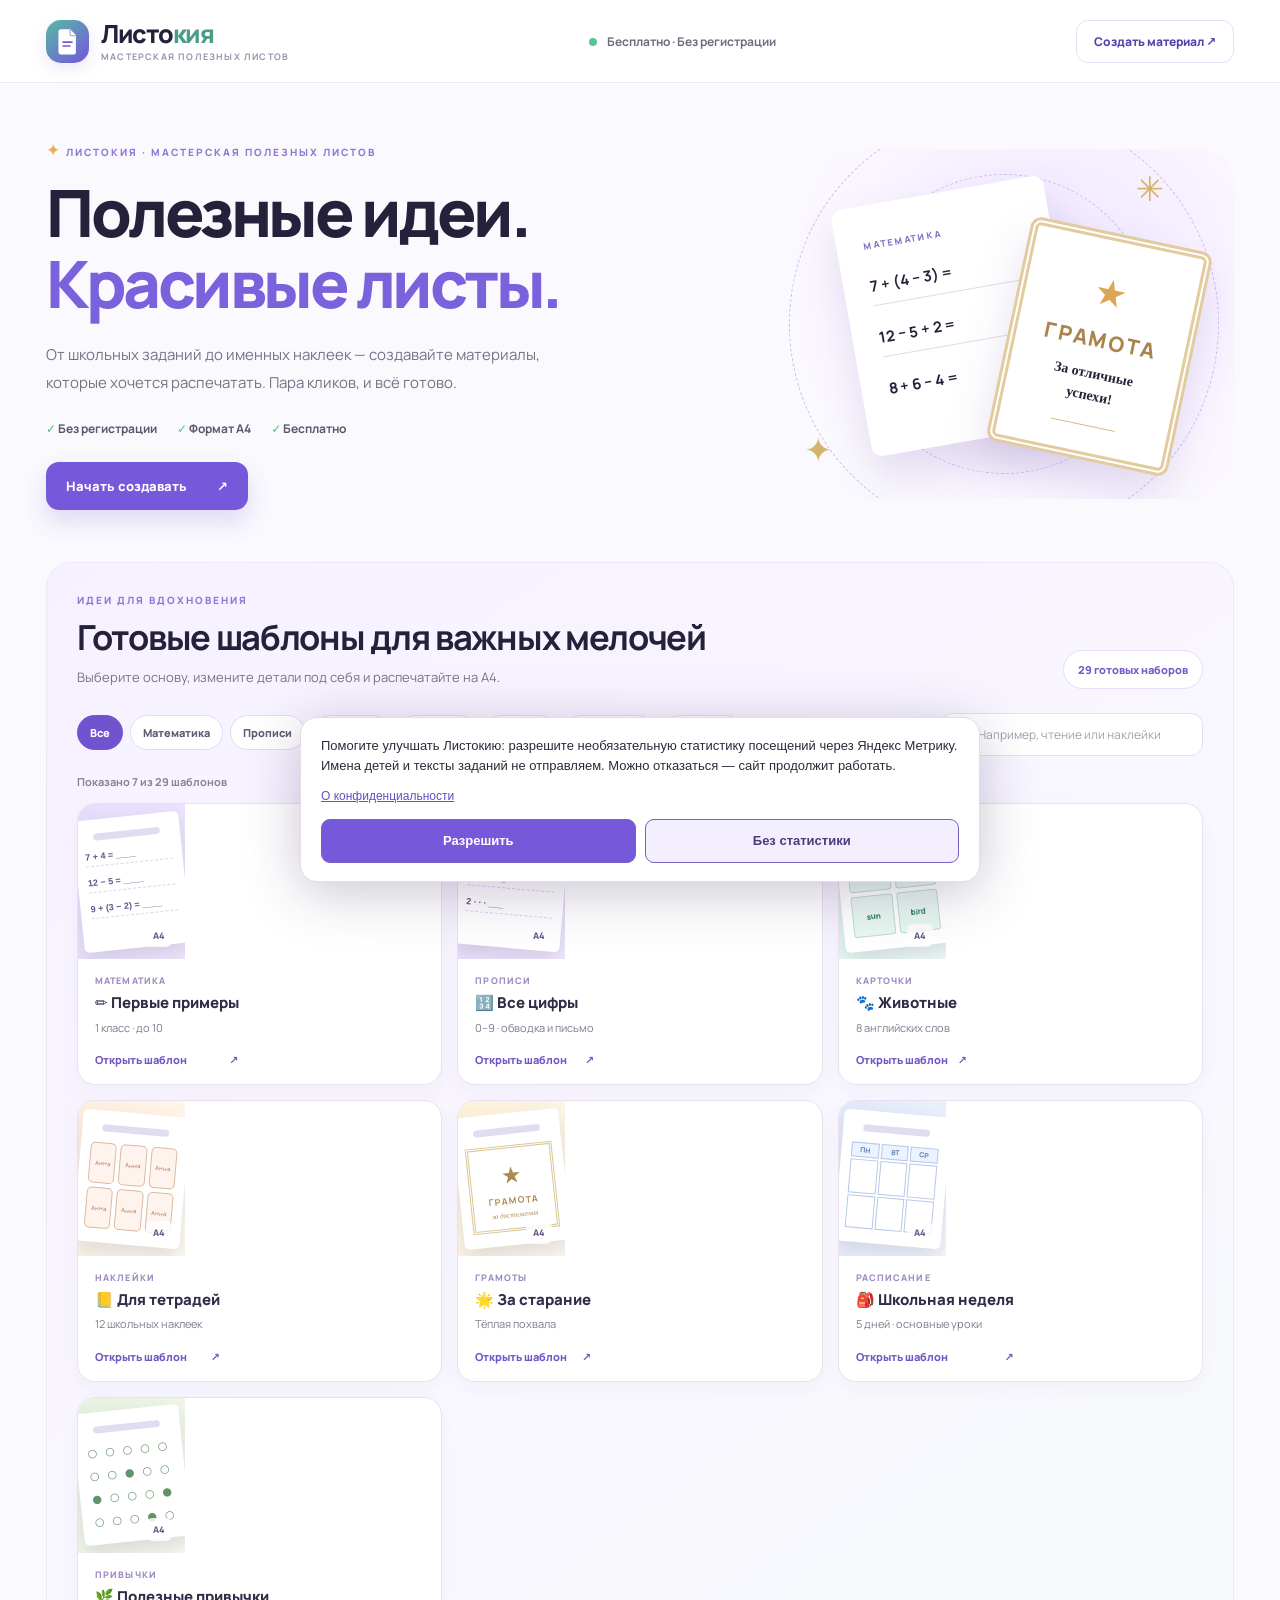
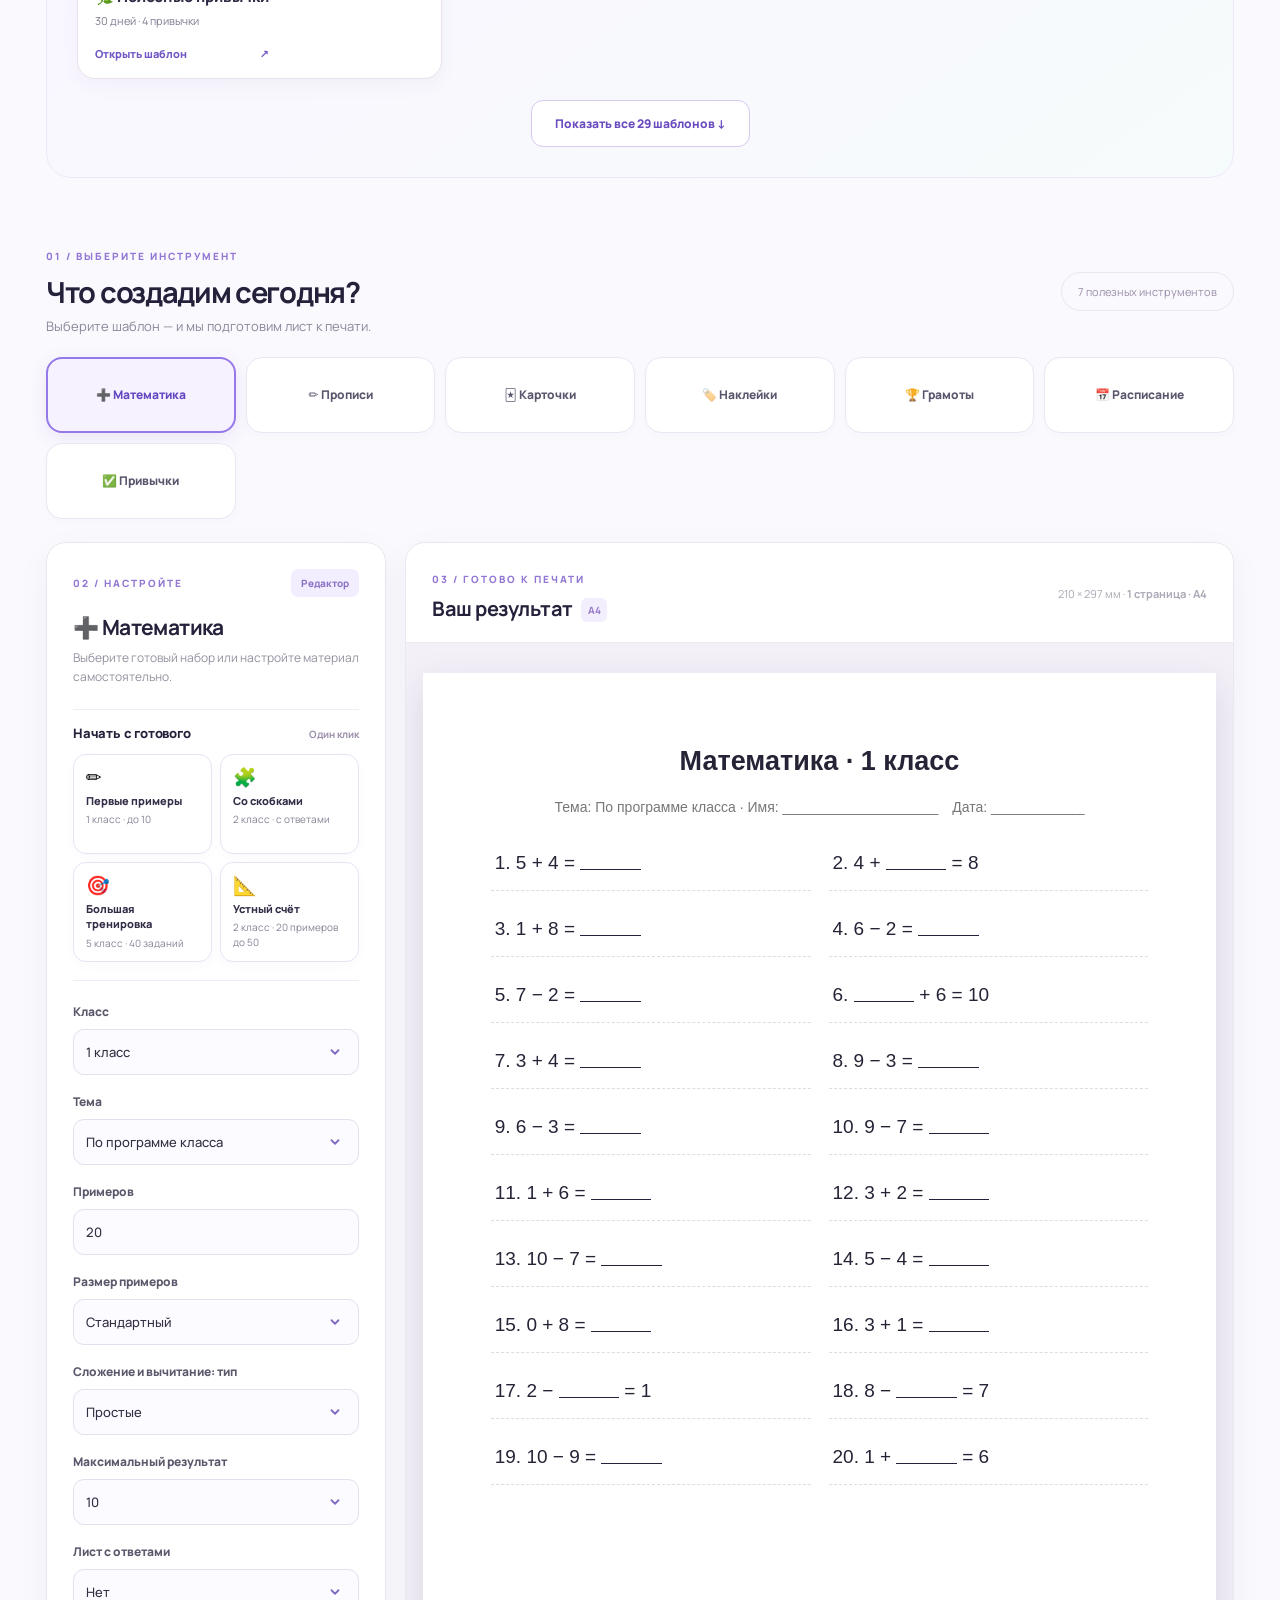
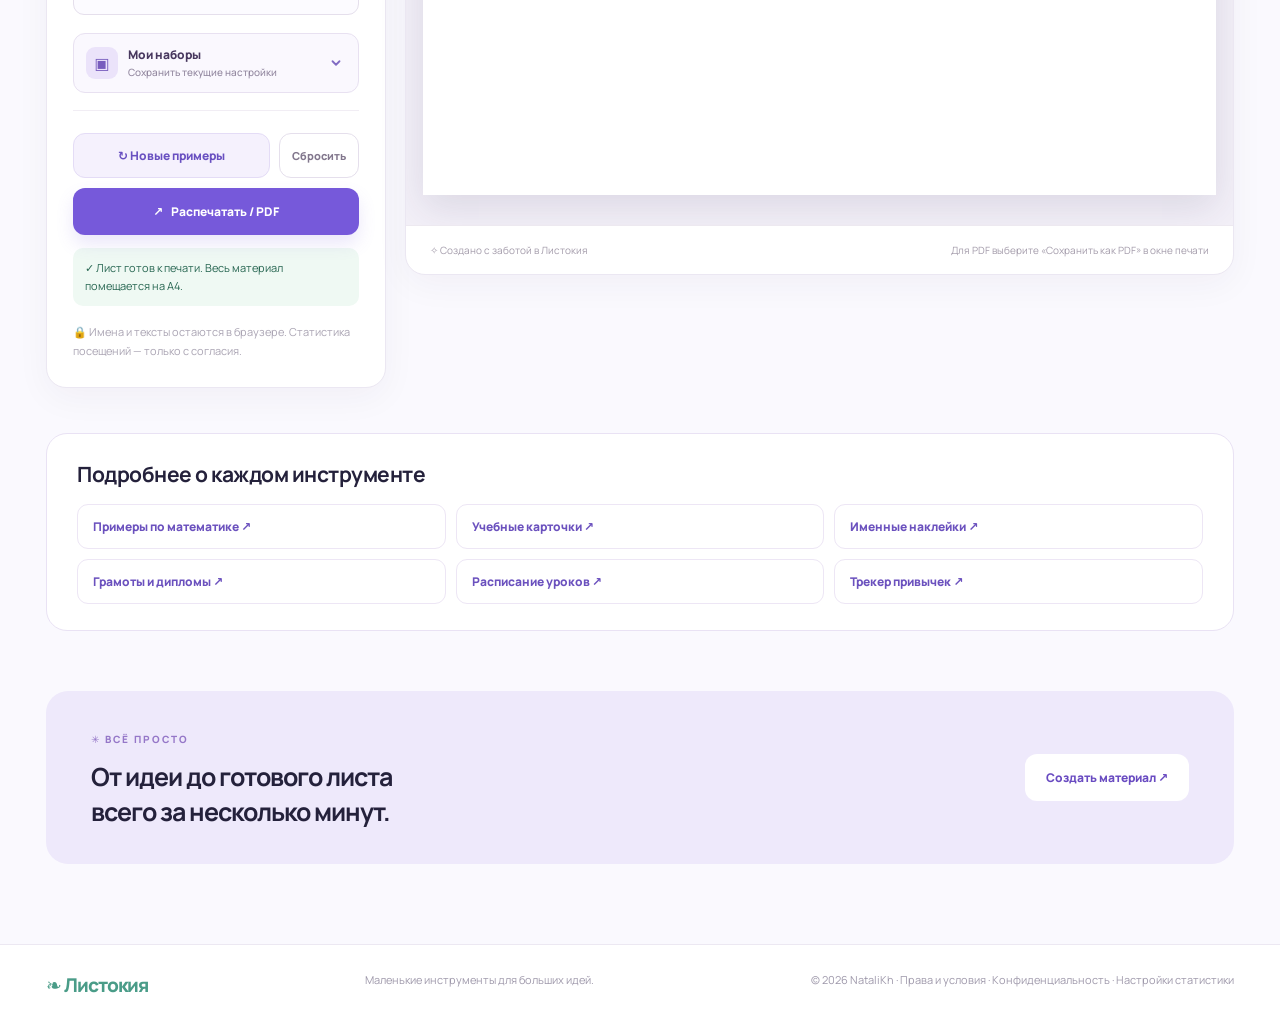
==== index.html @ 6a26bab8 "feat: introduce first Russian cursive letter tracing sheets" ====
<!doctype html>
<html lang="ru">
<head>
<meta charset="utf-8"><meta name="viewport" content="width=device-width,initial-scale=1">
<meta name="theme-color" content="#f8f7fd">
<title>Листокия — красивые материалы для печати А4 бесплатно</title>
<link rel="canonical" href="https://listokia.ru/">
<link rel="icon" type="image/svg+xml" href="./favicon.svg">
<meta property="og:type" content="website"><meta property="og:locale" content="ru_RU">
<meta property="og:site_name" content="Листокия">
<meta property="og:title" content="Листокия — красивые материалы для печати А4">
<meta property="og:description" content="Задания, карточки, наклейки, грамоты и расписания — создавайте и печатайте бесплатно.">
<meta property="og:url" content="https://listokia.ru/">
<meta property="og:image" content="https://listokia.ru/previews/math-brackets.jpg">
<meta name="description" content="Листокия — бесплатная мастерская материалов А4. Создавайте упражнения по математике, прописи, карточки, наклейки, грамоты, расписания и трекеры привычек без регистрации.">
<link rel="stylesheet" href="./style.css">
<link rel="stylesheet" href="./analytics.css">
</head>
<body>
<header class="site-header"><div class="header-inner"><a href="./" class="brand" aria-label="Листокия — на главную"><span class="brand-icon" aria-hidden="true"><svg viewBox="0 0 48 48" aria-hidden="true" focusable="false"><path d="M14 5h14l9 9v27a3 3 0 0 1-3 3H14a4 4 0 0 1-4-4V9a4 4 0 0 1 4-4Z" fill="#fff"/><path d="M28 5v8a2 2 0 0 0 2 2h7" fill="none" stroke="#b9abe6" stroke-width="2" stroke-linecap="round" stroke-linejoin="round"/><path d="M17 25h14M17 31h11" fill="none" stroke="#755acb" stroke-width="2.4" stroke-linecap="round"/></svg></span><span class="brand-wordmark">Листо<span class="brand-accent">кия</span><small>мастерская полезных листов</small></span></a><div class="header-note"><span class="status-dot"></span> Бесплатно · Без регистрации</div><a class="header-link" href="#editor">Создать материал <span aria-hidden="true">↗</span></a></div></header>
<main>
<section class="hero"><div class="hero-copy"><div class="eyebrow"><span class="sparkle">✦</span> ЛИСТОКИЯ · МАСТЕРСКАЯ ПОЛЕЗНЫХ ЛИСТОВ</div><h1>Полезные идеи.<br><span>Красивые листы.</span></h1><p class="lead">От школьных заданий до именных наклеек — создавайте материалы, которые хочется распечатать. Пара кликов, и всё готово.</p><div class="hero-benefits"><span>✓ Без регистрации</span><span>✓ Формат А4</span><span>✓ Бесплатно</span></div><a href="#editor" class="hero-cta">Начать создавать <span>↗</span></a></div><div class="hero-art" aria-hidden="true"><div class="orbit orbit-one"></div><div class="orbit orbit-two"></div><div class="floating-paper paper-one"><span class="mini-kicker">МАТЕМАТИКА</span><strong>7 + (4 − 3) =</strong><div class="mini-rule"></div><strong>12 − 5 + 2 =</strong><div class="mini-rule"></div><strong>8 + 6 − 4 =</strong></div><div class="floating-paper paper-two"><span class="star">★</span><span>ГРАМОТА</span><b>За отличные<br>успехи!</b><span class="tiny-line"></span></div><span class="art-doodle doodle-a">✳</span><span class="art-doodle doodle-b">✦</span></div></section>
<section class="template-library" id="catalog" aria-labelledby="catalog-title">
  <div class="catalog-intro"><div><div class="section-kicker">ИДЕИ ДЛЯ ВДОХНОВЕНИЯ</div><h2 id="catalog-title">Готовые шаблоны для важных мелочей</h2><p>Выберите основу, измените детали под себя и распечатайте на А4.</p></div><span class="catalog-total">29 готовых наборов</span></div>
  <div class="catalog-toolbar"><div class="catalog-filters" id="catalog-filters" role="group" aria-label="Категории шаблонов"></div><label class="catalog-search-label" for="catalog-search"><span class="visually-hidden">Найти шаблон</span><input id="catalog-search" type="search" placeholder="Например, чтение или наклейки" autocomplete="off"></label></div>
  <p id="catalog-count" class="catalog-count" role="status" aria-live="polite"></p>
  <div id="catalog-grid" class="catalog-grid"></div>
  <p id="catalog-empty" class="catalog-empty" hidden>По вашему запросу ничего не нашлось. Попробуйте другое слово или выберите другую категорию.</p>
  <button id="catalog-more" class="catalog-more" type="button" aria-expanded="false">Показать все шаблоны ↓</button>
</section>
<section class="workspace" id="editor"><div class="section-head"><div><div class="section-kicker">01 / ВЫБЕРИТЕ ИНСТРУМЕНТ</div><h2>Что создадим сегодня?</h2><p>Выберите шаблон — и мы подготовим лист к печати.</p></div><span class="tools-counter">7 полезных инструментов</span></div>
<nav id="tabs" aria-label="Генераторы"></nav>
<nav class="mobile-workspace-nav" aria-label="Быстрый переход в редакторе"><button type="button" id="nav-settings" aria-controls="editor-controls">⚙ Настройки</button><button type="button" id="nav-preview" aria-controls="print-preview">◫ Лист А4</button></nav>
<div class="layout"><aside class="editor-panel" id="editor-controls"><div class="panel-header"><span class="panel-step">02 / НАСТРОЙТЕ</span><span class="pill">Редактор</span></div><h2 id="title" tabindex="-1"></h2><p class="panel-help">Выберите готовый набор или настройте материал самостоятельно.</p><section class="starter-section" aria-labelledby="starter-heading"><div class="starter-heading"><h3 id="starter-heading">Начать с готового</h3><span>Один клик</span></div><div class="starter-grid" id="starter-grid"></div><p class="starter-status" id="starter-status" role="status" aria-live="polite"></p></section>
<div id="fields"></div>
<details class="saved-section" id="saved-section">
 <summary class="saved-toggle">
  <span class="saved-toggle-icon" aria-hidden="true">▣</span>
  <span class="saved-toggle-copy"><strong>Мои наборы</strong><small id="saved-hint">Сохранить текущие настройки</small></span>
  <span class="saved-count" id="saved-count" hidden>0</span>
  <span class="saved-chevron" aria-hidden="true"></span>
 </summary>
 <div class="saved-content">
  <p class="saved-note">Дайте набору название, чтобы быстро открыть его в следующий раз.</p>
  <label class="saved-label" for="saved-name">Название набора</label>
  <div class="saved-form"><input type="text" id="saved-name" maxlength="48" autocomplete="off" placeholder="Например, Наклейки для Маши"><button type="button" id="saved-save">Сохранить</button></div>
  <p id="saved-status" class="saved-status" role="status" aria-live="polite"></p>
  <div id="saved-list" class="saved-list" aria-label="Сохранённые наборы"></div>
  <p class="saved-footnote">Хранится только в этом браузере · до 12 наборов. Очистка данных сайта удалит их. При повторном открытии математические примеры создаются заново.</p>
 </div>
</details><div class="actions"><div class="action-secondary"><button id="regenerate" type="button">↻ Обновить лист</button><button id="reset" type="button">Сбросить</button></div><button id="print" type="button"><span>↗</span> Распечатать / PDF</button><p id="print-status" class="print-status" role="status" aria-live="polite" tabindex="-1"></p></div><p class="hint">🔒 Имена и тексты остаются в браузере. Статистика посещений — только с согласия.</p></aside>
<section class="preview" id="print-preview"><div class="preview-top"><div><span class="panel-step">03 / ГОТОВО К ПЕЧАТИ</span><h2>Ваш результат <span class="preview-badge">А4</span></h2></div><span class="preview-caption">210 × 297 мм · <strong id="page-count" aria-live="polite">1 стр. А4</strong></span></div><div class="scroll"><div id="paper"></div></div><div class="preview-bottom"><span>✧ Создано с заботой в Листокия</span><span>Для PDF выберите «Сохранить как PDF» в окне печати</span></div></section></div></section>
<section class="guide-links" aria-labelledby="guide-links-title"><h2 id="guide-links-title">Подробнее о каждом инструменте</h2><nav aria-label="Инструкции по генераторам"><a href="./tools/math/">Примеры по математике ↗</a><a href="./tools/cards/">Учебные карточки ↗</a><a href="./tools/labels/">Именные наклейки ↗</a><a href="./tools/diploma/">Грамоты и дипломы ↗</a><a href="./tools/schedule/">Расписание уроков ↗</a><a href="./tools/habits/">Трекер привычек ↗</a></nav></section>
<section class="bottom-banner"><div><span>✳ ВСЁ ПРОСТО</span><h2>От идеи до готового листа<br>всего за несколько минут.</h2></div><a href="#editor">Создать материал ↗</a></section>
</main><footer><div class="footer-inner"><span class="footer-brand">❧ Листокия</span><span>Маленькие инструменты для больших идей.</span><span>© 2026 NataliKh · <a href="./legal.html">Права и условия</a> · <a href="./privacy.html">Конфиденциальность</a> <a href="#" hidden data-open-analytics-settings>· Настройки статистики</a></span></div></footer>
<script src="./math.js" defer></script><script src="./render.js" defer></script><script src="./presets.js" defer></script><script src="./saved-kits.js" defer></script><script src="./app.js" defer></script><script src="./catalog.js" defer></script>
<script src="./analytics.js" defer></script>
</body></html>
---- style.css ----
@import url('https://fonts.googleapis.com/css2?family=Manrope:wght@400;500;600;700;800&display=swap');
:root{--ink:#24213b;--sub:#726f83;--violet:#7356d9;--border:#ebe7f2;--bg:#faf9fe}
*{box-sizing:border-box}html{scroll-behavior:smooth}body{margin:0;font-family:Manrope,system-ui,-apple-system,Arial,sans-serif;background:var(--bg);color:var(--ink)}button,input,textarea,select{font:inherit}a{text-decoration:none;color:inherit}button{cursor:pointer}button:focus-visible,a:focus-visible,input:focus-visible,textarea:focus-visible,select:focus-visible{outline:3px solid #b9a5fb;outline-offset:3px}
.site-header{background:#fff;border-bottom:1px solid #eeebf4}.header-inner{max-width:1240px;margin:auto;min-height:82px;padding:12px 26px;display:flex;align-items:center;gap:30px;justify-content:space-between}.brand{display:flex;align-items:center;gap:12px;font-size:25px;font-weight:800;letter-spacing:-1.5px;line-height:1}.brand-icon{display:grid;place-items:center;flex:0 0 43px;border-radius:15px;background:linear-gradient(140deg,#56bba2,#7754de);color:#fff;width:43px;height:43px;box-shadow:0 6px 16px #6d65cf24}.brand-icon svg{display:block;width:31px;height:31px}.brand-wordmark{white-space:nowrap}.brand-accent{color:#4a9c88}.brand small{display:block;color:#9892aa;font-size:9px;letter-spacing:1.2px;font-weight:700;text-transform:uppercase;margin-top:6px}.header-note{font-size:12px;font-weight:700;color:#716c7f}.status-dot{display:inline-block;background:#55c896;width:8px;height:8px;border-radius:50%;margin-right:8px}.header-link{padding:12px 17px;border:1px solid #e5dff5;border-radius:12px;color:#5942af;font-size:12px;font-weight:800}.header-link:hover{background:#f5f0ff}
main{max-width:1240px;margin:auto;padding:0 26px 80px}.hero{display:grid;grid-template-columns:1fr 460px;min-height:420px;align-items:center;gap:45px;padding:55px 0 45px}.eyebrow,.section-kicker,.panel-step{font-size:10px;letter-spacing:2px;font-weight:800;color:#9277d5}.sparkle{font-size:17px;color:#e9ad52}.hero h1{font-size:clamp(42px,5.1vw,70px);line-height:1.09;letter-spacing:-3.5px;margin:16px 0 22px;font-weight:800}.hero h1 span{color:#7962db}.lead{color:#777284;line-height:1.85;max-width:555px;font-size:15px;margin:0}.hero-benefits{display:flex;gap:20px;flex-wrap:wrap;margin:23px 0 25px;color:#5d566c;font-size:12px;font-weight:700}.hero-benefits span::first-letter{color:#50bd89}.hero-cta{display:inline-flex;align-items:center;justify-content:space-between;gap:30px;padding:15px 20px;border-radius:13px;background:#7659da;color:#fff;font-weight:800;font-size:13px;box-shadow:0 12px 25px #6a4dc02e}.hero-cta:hover{background:#6144c8}.hero-art{height:350px;position:relative;border-radius:35px;background:radial-gradient(circle at 60% 40%,#eee4ff 1%,#faf5ff 60%,transparent 76%);overflow:hidden}.orbit{position:absolute;border:1px dashed #cebbee;border-radius:50%;left:50%;top:50%;transform:translate(-50%,-50%)}.orbit-one{width:300px;height:300px}.orbit-two{width:430px;height:430px}.floating-paper{position:absolute;background:#fff;box-shadow:0 22px 42px #6f57a32b;border-radius:11px}.paper-one{width:215px;height:250px;left:76px;top:42px;transform:rotate(-10deg);padding:27px}.mini-kicker{font-size:9px;font-weight:800;letter-spacing:2px;color:#8a72c7}.paper-one strong{display:block;font-size:15px;margin:21px 0 9px}.mini-rule{height:1px;background:#e1dbe8;width:95%}.paper-two{right:42px;top:83px;transform:rotate(12deg);width:185px;height:229px;padding:20px;display:flex;flex-direction:column;align-items:center;justify-content:center;text-align:center;border:8px double #e2cc9f}.paper-two .star{color:#dca754;font-size:37px}.paper-two>span:nth-child(2){font-size:21px;letter-spacing:2px;color:#aa844f;font-weight:800;margin:10px 0}.paper-two b{font-family:Georgia,serif;font-size:14px;line-height:1.6}.tiny-line{height:1px;width:65px;background:#d7bc85;margin-top:18px}.art-doodle{position:absolute;color:#d3b46c;font-size:34px}.doodle-a{top:16px;right:70px}.doodle-b{bottom:27px;left:30px}
.workspace{padding-top:24px}.section-head{display:flex;justify-content:space-between;align-items:center;gap:20px;margin-bottom:22px}.section-head h2{font-size:29px;letter-spacing:-1.3px;margin:9px 0 5px}.section-head p{color:#8b8698;font-size:13px;margin:0}.tools-counter{font-size:11px;color:#9b8da9;border:1px solid #ece5f2;padding:11px 16px;border-radius:50px;white-space:nowrap}
nav#tabs{display:grid;grid-template-columns:repeat(6,minmax(0,1fr));gap:10px;margin-bottom:23px}nav#tabs button{background:#fff;border:1px solid var(--border);border-radius:16px;padding:19px 10px;min-height:76px;color:#5b556d;font-size:12px;font-weight:800;box-shadow:0 3px 10px #34235805;transition:transform .2s,border-color .2s,background .2s}nav#tabs button:hover{transform:translateY(-3px);border-color:#cdbaf7}nav#tabs button[aria-current=true]{color:#6548c1;border:2px solid #9679e8;background:#f7f2ff;box-shadow:0 5px 18px #8660c520}
.layout{display:grid;grid-template-columns:340px minmax(0,1fr);gap:19px;align-items:start}.editor-panel,.preview{border:1px solid var(--border);border-radius:20px;background:#fff;box-shadow:0 10px 35px #2b174c0b}.editor-panel{padding:26px}.panel-header{display:flex;align-items:center;justify-content:space-between}.pill{font-size:10px;font-weight:800;color:#8c75c8;background:#f3eeff;padding:7px 10px;border-radius:7px}.editor-panel h2{font-size:21px;letter-spacing:-.6px;margin:16px 0 7px}.panel-help{font-size:12px;color:#95909f;line-height:1.6;margin:0 0 23px}.field{display:block;font-size:12px;font-weight:800;color:#5c576b;margin:0 0 18px}.field input,.field textarea,.field select{display:block;width:100%;margin-top:9px;border:1px solid #e5dfec;border-radius:11px;background:#fcfbff;color:#342f43;font-size:13px;font-weight:500;padding:13px 12px}.field textarea{min-height:125px;resize:vertical;line-height:1.7}.field input:focus,.field textarea:focus,.field select:focus{border-color:#b09bf0;background-color:#fff}.actions{border-top:1px solid #f1edf4;padding-top:22px}.actions button{width:100%;border-radius:12px;padding:15px;font-size:12px;font-weight:800}.actions #regenerate{background:#f5f1fd;color:#6950c1;border:1px solid #e4dcf6}.actions #print{margin-top:10px;border:0;background:#7659da;color:#fff;box-shadow:0 9px 17px #7659da25}.actions #print:hover{background:#6243cc}.actions #print span{padding-right:6px}.hint{font-size:11px;line-height:1.7;color:#aaa4b3;margin:17px 0 0}
.preview{overflow:hidden;padding:0}.preview-top{display:flex;align-items:center;justify-content:space-between;padding:23px 26px 20px}.preview-top h2{font-size:20px;margin:7px 0 0;letter-spacing:-.5px}.preview-badge{font-size:10px;color:#947acb;background:#f3eefe;border-radius:6px;padding:5px 7px;vertical-align:middle;margin-left:5px}.preview-caption{font-size:11px;color:#ada8b6}.scroll{background:#f3f0f8;border-top:1px solid #ede9f0;border-bottom:1px solid #ede9f0;padding:30px 16px;overflow:auto;display:flex;justify-content:center;align-items:flex-start;min-height:400px}#paper{background:#fff;width:210mm;min-height:297mm;flex:0 0 auto;padding:18mm;box-shadow:0 13px 36px #3428541f;font-family:Arial,sans-serif;color:#262336}#paper h2{text-align:center;font-size:27px;margin:5px 0 22px}#paper p.sub{text-align:center;font-size:14px;color:#777;margin-bottom:25px}.preview-bottom{display:flex;justify-content:space-between;gap:15px;padding:17px 24px;color:#a39baa;font-size:10px}.problems{display:grid;grid-template-columns:1fr 1fr;gap:16px 26px;font-size:18px}.problems div{border-bottom:1px dashed #ddd;padding:7px}.cards{display:grid;grid-template-columns:1fr 1fr;gap:14px}.cards article{border:1px dashed #aca0c4;border-radius:9px;padding:20px;text-align:center;min-height:90px;display:flex;align-items:center;justify-content:center;flex-direction:column}.cards b{font-size:20px}.cards small{color:#777;margin-top:8px}.labels{display:grid;grid-template-columns:repeat(3,1fr);gap:10px}.labels article{border:2px solid #baa9e6;border-radius:14px;padding:16px 8px;text-align:center;background:#faf8ff;min-height:76px;display:flex;flex-direction:column;justify-content:center}.labels small{font-size:10px;color:#736e7d;margin-top:6px}.diploma{border:10px double #ad96dd;text-align:center;min-height:220mm;display:flex;flex-direction:column;align-items:center;justify-content:center;padding:25px}.diploma h2{font-size:43px;color:#7057d5}.diploma b{font-size:29px;margin:25px 0}.diploma p{font-size:20px;line-height:1.5}table{width:100%;border-collapse:collapse;table-layout:fixed}td,th{border:1px solid #b7b0c3;padding:10px 5px;text-align:center;word-break:break-word;font-size:12px}th{background:#eee9f7}.habit th{font-size:9px;padding:6px 0}.habit td{height:28px;padding:3px;font-size:10px}.habit td:first-child{text-align:left;font-size:12px;width:125px}.bottom-banner{margin-top:60px;background:#eee9fb;border-radius:22px;display:flex;align-items:center;justify-content:space-between;gap:20px;padding:35px 45px}.bottom-banner span{font-size:10px;letter-spacing:2px;color:#9577c8;font-weight:800}.bottom-banner h2{font-size:25px;line-height:1.4;margin:11px 0 0;letter-spacing:-1px}.bottom-banner a{background:#fff;border-radius:12px;padding:15px 21px;font-size:12px;color:#694bc1;font-weight:800;white-space:nowrap}footer{background:#fff;border-top:1px solid #ece8f2}.footer-inner{max-width:1240px;margin:auto;padding:27px 26px;display:flex;justify-content:space-between;gap:20px;color:#9f99ab;font-size:11px}.footer-brand{color:#4a9c88;font-size:19px;font-weight:800;letter-spacing:-1px}
@media(max-width:1100px){.hero{grid-template-columns:1fr 340px;gap:20px}.paper-one{left:25px}.paper-two{right:15px}.layout{grid-template-columns:300px minmax(0,1fr)}nav#tabs{grid-template-columns:repeat(3,1fr)}}
@media(max-width:760px){.header-inner{min-height:70px;padding:12px 18px}.header-note{display:none}.header-link{font-size:11px;padding:10px}.hero{grid-template-columns:1fr;padding:46px 0 15px;gap:5px}.hero h1{letter-spacing:-2.4px}.hero-art{height:275px;max-width:420px;width:100%;margin:0 auto}.paper-one{top:28px;left:46px;transform:rotate(-10deg) scale(.83);transform-origin:top left}.paper-two{top:49px;right:35px;transform:rotate(12deg) scale(.83);transform-origin:top right}main{padding:0 17px 50px}.layout{grid-template-columns:1fr}.section-head h2{font-size:25px}.tools-counter{display:none}nav#tabs{grid-template-columns:repeat(2,minmax(0,1fr))}nav#tabs button{min-height:61px;padding:12px 8px}.scroll{padding:14px 9px}.preview-bottom{flex-direction:column}.bottom-banner{margin-top:35px;flex-direction:column;align-items:flex-start;padding:27px}.bottom-banner h2{font-size:20px}.footer-inner{flex-wrap:wrap}}
@media(max-width:420px){.header-link{display:none}.hero h1{font-size:42px}.hero-benefits{gap:10px}.hero-art{height:235px}.paper-one{left:8px}.paper-two{right:5px}.editor-panel{padding:20px}.preview-top{padding:20px}}
@media print{@page{size:A4;margin:0}body{background:#fff}header,.hero,.section-head,nav#tabs,.editor-panel,.preview-top,.preview-bottom,.bottom-banner,footer{display:none!important}main{padding:0;margin:0;max-width:none}.workspace{padding:0}.layout,.preview{display:block;padding:0;border:0;box-shadow:none}.scroll{padding:0;min-height:0;overflow:visible;background:#fff;display:block;border:0}#paper{box-shadow:none;width:210mm;min-height:297mm;height:297mm;margin:0;transform:none!important;flex:none}}

/* Printable worksheets and award templates */
.award-medal{display:grid;place-items:center;font-size:55px;width:95px;height:95px;border:2px solid #d7b66f;border-radius:50%;color:#ad853b;margin-bottom:16px;background:#fffaf0}
.award-kicker{font-size:11px!important;letter-spacing:4px;color:#a18b66;font-weight:bold}
.diploma{border:9px double #bf9b52;background:linear-gradient(145deg,#fffdf6,#fff,#fffdf6);position:relative}
.diploma h2{font-family:Georgia,serif;letter-spacing:2px;text-transform:uppercase;color:#9e7938!important}
.diploma .issuer{margin-top:55px!important;font-size:15px!important}
.answer-page{margin-top:35mm;border-top:2px solid #e4d9f0;padding-top:15mm}
.answer-grid{display:grid;grid-template-columns:repeat(4,1fr);gap:15px;font-size:16px}
.answer-grid span{border-bottom:1px dashed #ccc;padding:6px}
.cards article,.labels article,.problems div{break-inside:avoid}
@media print{
 #paper:has(.answer-page){height:auto;min-height:297mm}
 .answer-page{break-before:page;page-break-before:always;margin:0;padding:22mm 0 0;border:0;min-height:260mm}
 .diploma{print-color-adjust:exact;-webkit-print-color-adjust:exact}
 .labels article{print-color-adjust:exact;-webkit-print-color-adjust:exact}
}

/* Four print-ready visual themes */
#paper{--sheet-accent:#7859b7;--sheet-pale:#f7f2ff;--sheet-border:#cbb7e5}
#paper[data-theme="mint"]{--sheet-accent:#267d70;--sheet-pale:#edfaf5;--sheet-border:#91c9b7}
#paper[data-theme="peach"]{--sheet-accent:#ac6250;--sheet-pale:#fff2e9;--sheet-border:#edb79a}
#paper[data-theme="minimal"]{--sheet-accent:#242436;--sheet-pale:#fff;--sheet-border:#9b9b9b}
#paper .labels article{background:var(--sheet-pale);border-color:var(--sheet-border)}
#paper .cards article{background:var(--sheet-pale);border-color:var(--sheet-border)}
#paper .cards b,#paper .labels b{color:var(--sheet-accent)}
#paper .diploma{border-color:var(--sheet-border);background:var(--sheet-pale)}
#paper .diploma h2{color:var(--sheet-accent)!important}
#paper .award-medal{color:var(--sheet-accent);border-color:var(--sheet-border);background:#fff}
#paper th{background:var(--sheet-pale);color:var(--sheet-accent)}
@media print{#paper .cards article,#paper .labels article,#paper th,#paper .diploma{-webkit-print-color-adjust:exact;print-color-adjust:exact}}

/* Habit tracker: readable first column and stable A4 proportions */
#paper table.habit{width:100%;border-collapse:collapse;table-layout:fixed}
#paper .habit col.habit-name-col{width:27%}
#paper .habit col.habit-day-col{width:auto}
#paper .habit th,#paper .habit td{
  border:1px solid #c8c2d2;
  vertical-align:middle;
  box-sizing:border-box;
}
#paper .habit th.habit-name-heading,
#paper .habit th.habit-name{
  width:auto;
  min-width:0;
  padding:10px 9px;
  font-size:11px;
  line-height:1.35;
  font-weight:700;
  text-align:left;
  white-space:normal;
  word-break:normal;
  overflow-wrap:break-word;
  color:#3b344c;
}
#paper .habit th.habit-name-heading{
  font-size:10px;
  color:var(--sheet-accent);
  background:var(--sheet-pale);
  white-space:nowrap;
}
#paper .habit th.habit-name{
  background:#fcfbfe;
  hyphens:none;
}
#paper .habit tr:nth-child(even) th.habit-name{background:#f8f7fb}
#paper .habit th.habit-day-heading{
  padding:6px 0;
  font-size:8px;
  font-weight:700;
  line-height:1.2;
  text-align:center;
  white-space:nowrap;
}
#paper .habit td.habit-day{
  height:37px;
  padding:0;
  text-align:center;
  background:#fff;
}
#paper .habit .habit-box{
  display:inline-block;
  width:9px;
  height:9px;
  border:1px solid #90859e;
  border-radius:2px;
  vertical-align:middle;
}
@media print{
 #paper .habit tr{break-inside:avoid;page-break-inside:avoid}
 #paper .habit th.habit-name,
 #paper .habit th.habit-name-heading{
   -webkit-print-color-adjust:exact;
   print-color-adjust:exact;
 }
}

/* Individually paginated A4 sheets. Desktop scaling is only a preview transform. */
#paper{width:210mm;min-height:0;padding:0;background:transparent;box-shadow:none;display:flex;flex-direction:column;gap:22px}
#paper .sheet-page{position:relative;flex:0 0 auto;width:210mm;height:297mm;padding:18mm;background:#fff;box-shadow:0 13px 36px #3428541f;overflow:hidden;overflow-wrap:anywhere}
#paper .sheet-page h2{overflow-wrap:anywhere}
#paper .cards article,#paper .labels article{overflow-wrap:anywhere;min-width:0;min-height:0;overflow:hidden}
#paper .cards article{height:42mm;padding:12px}
#paper .cards b{font-size:19px;line-height:1.25}
#paper .cards small{line-height:1.4}
#paper .labels article{height:38mm;padding:9px}
#paper .labels b{font-size:15px;line-height:1.35}
#paper .labels small{line-height:1.3}
#paper .problems{row-gap:17px}
#paper .math-answer-line{
 display:inline-block;
 width:16mm;
 height:0.95em;
 border-bottom:1.5px solid #24213b;
 vertical-align:-0.08em;
 box-sizing:border-box;
}
#paper .problems div{min-width:0;overflow-wrap:anywhere}
#paper .diploma{height:260mm;min-height:0;max-height:260mm;padding:14px;overflow-wrap:anywhere}
#paper .diploma b{overflow-wrap:anywhere}
#paper .sheet-page .cards article,#paper .sheet-page .labels article{font-size:inherit}
#paper .sheet-page .cards small,#paper .sheet-page .labels small{overflow-wrap:anywhere}
#paper .schedule-table th,#paper .schedule-table td{overflow-wrap:anywhere;word-break:normal}
#paper .schedule-table tr{height:21mm}
#paper .schedule-table th,#paper .schedule-table td{padding:6px 4px}
#paper .habit th.habit-name{overflow-wrap:anywhere}
#paper .habit tr{break-inside:avoid}
@media print{
 @page{size:A4;margin:0}
 html,body{width:210mm!important;min-width:0!important;margin:0!important;padding:0!important;background:white!important}
 #paper{display:block!important;width:210mm!important;min-height:0!important;height:auto!important;padding:0!important;margin:0!important;transform:none!important;background:#fff!important}
 #paper .sheet-page{display:block;width:210mm!important;height:297mm!important;min-height:297mm!important;max-height:297mm!important;overflow:hidden!important;box-shadow:none!important;break-after:page;page-break-after:always;break-inside:avoid;page-break-inside:avoid}
 #paper .sheet-page:last-child{break-after:auto;page-break-after:auto}
}

/* Guard against old single-page print declarations. */
@media print{
 .scroll{overflow:visible!important;min-height:0!important;height:auto!important}
 .preview{overflow:visible!important}
 .layout{display:block!important}
 #paper .sheet-page{margin:0!important;padding:18mm!important}
}

/* Calendar habit tracking: weekends remain visible even in monochrome print. */
#paper .habit th.habit-day-heading.habit-weekend{background:#ece6f6;color:#50416c}
#paper .habit td.habit-day.habit-weekend{background:#f3eff8}
#paper[data-theme="minimal"] .habit th.habit-day-heading.habit-weekend{background:#e8e8e8;color:#242436}
#paper[data-theme="minimal"] .habit td.habit-day.habit-weekend{background:#f3f3f3}
@media print{
 #paper .habit .habit-weekend{-webkit-print-color-adjust:exact;print-color-adjust:exact}
}

/* Print-ready collections: no image assets or external fonts required. */
#paper .labels article{position:relative;gap:2px}
#paper .labels .label-mark{display:block;font-size:17px;color:var(--sheet-accent);line-height:1.1}
#paper .labels--classic .label-mark{font-size:11px}
#paper .labels--school article{border-radius:6px;border-style:dashed;border-width:1.5px;background:#fff;box-shadow:inset 0 0 0 4px var(--sheet-pale)}
#paper .labels--school b{font-family:Arial,sans-serif;font-size:17px}
#paper .labels--school .label-mark{align-self:flex-start;margin-left:12px}
#paper .labels--soft article{border-radius:20px;border-width:1px;background:linear-gradient(140deg,#fff 12%,var(--sheet-pale) 90%)}
#paper .labels--soft .label-mark{font-size:22px}
#paper .labels--soft small{letter-spacing:.25px}
#paper .diploma--modern{border:3px solid var(--sheet-border);background:#fff}
#paper .diploma--modern:before{content:"";position:absolute;inset:11px;border:1px solid var(--sheet-border);pointer-events:none}
#paper .diploma--modern h2{font-family:Arial,sans-serif;letter-spacing:5px;font-size:38px}
#paper .diploma--modern .award-medal{border-radius:15px;transform:rotate(-8deg)}
#paper .diploma--kids{border:8px dashed var(--sheet-border);border-radius:20px;background:var(--sheet-pale)}
#paper .diploma--kids h2{font-family:Georgia,serif;font-size:42px;letter-spacing:1px}
#paper .diploma--kids .award-medal{font-size:58px;border:0;background:#fff;border-radius:30px}
#paper .diploma .award-reason{max-width:95%;overflow-wrap:anywhere}
@media print{
 #paper .labels--soft article,#paper .labels--school article,#paper .diploma--kids,#paper .diploma--modern{-webkit-print-color-adjust:exact;print-color-adjust:exact}
}

/* Physical dimensions: measured on the unscaled 210 × 297 mm print page. */
#paper .labels{justify-content:center}
#paper .labels--size-standard{grid-template-columns:repeat(3,54mm);column-gap:6mm;row-gap:5mm}
#paper .labels--size-standard article{width:54mm;height:38mm}
#paper .labels--size-small{grid-template-columns:repeat(4,40mm);column-gap:4mm;row-gap:3mm}
#paper .labels--size-small article{width:40mm;height:22mm;padding:3mm 2mm;gap:0;border-radius:6px}
#paper .labels--size-small b{font-size:12px;line-height:1.2}
#paper .labels--size-small small{font-size:9px;margin-top:2px;line-height:1.1}
#paper .labels--size-small .label-mark{font-size:10px;line-height:1}
#paper .labels--size-small.labels--soft .label-mark{font-size:11px}
#paper .labels--size-small.labels--school .label-mark{margin-left:0;align-self:center}
#paper .labels--size-large{grid-template-columns:repeat(2,80mm);column-gap:10mm;row-gap:6mm}
#paper .labels--size-large article{width:80mm;height:48mm}
#paper .labels--size-large b{font-size:20px}
#paper .labels--size-large small{font-size:12px}

/* Editor feedback belongs to the UI only; printed A4 sheets keep their dimensions. */
.action-secondary{display:grid;grid-template-columns:minmax(0,1fr) auto;gap:9px;align-items:stretch}
.actions #regenerate{min-width:0;padding:13px 10px}
.actions #reset{width:auto;padding:13px 12px;background:#fff;border:1px solid #e5dfec;color:#82778d;font-size:11px}
.actions #reset:hover{background:#f7f5fb;color:#5942af}
.actions #print:disabled{background:#c6c1d1;box-shadow:none;cursor:not-allowed}
.print-status{margin:13px 0 0;padding:11px 12px;border-radius:10px;font-size:11px;line-height:1.65;color:#276651;background:#eff9f3;outline-offset:2px}
.print-status.is-warning{color:#9a501d;background:#fff5e8;border:1px solid #f4d9b6}


/* Quick starts: small, easy to scan, and never included in print output. */
.starter-section{padding:14px 0 18px;margin:0 0 22px;border-top:1px solid #f0ebf7;border-bottom:1px solid #f0ebf7}
.starter-heading{display:flex;align-items:baseline;justify-content:space-between;gap:10px;margin:0 0 12px}
.starter-heading h3{font-size:13px;letter-spacing:-.2px;margin:0;font-weight:800}
.starter-heading span{font-size:10px;color:#9a8dab;font-weight:700}
.starter-grid{display:grid;grid-template-columns:repeat(2,minmax(0,1fr));gap:8px}
.starter-card{min-width:0;min-height:100px;border:1px solid #e9e2f5;border-radius:13px;background:#fff;text-align:left;padding:11px 12px;display:flex;flex-direction:column;gap:4px;transition:border-color .15s,background .15s,transform .15s;box-shadow:0 4px 12px #39226306}
.starter-card:last-child:nth-child(odd){grid-column:1/-1;min-height:78px;display:grid;grid-template-columns:30px 1fr;column-gap:8px;align-content:center}
.starter-card:last-child:nth-child(odd) .starter-icon{grid-row:span 2;align-self:center}
.starter-card:hover{border-color:#bda9e8;background:#fcfaff;transform:translateY(-1px)}
.starter-card[aria-pressed="true"]{border-color:#8c71db;background:#f5efff;box-shadow:0 0 0 1px #8c71db3a}
.starter-icon{font-size:19px;line-height:1.2}
.starter-card-title{font-size:11px;font-weight:800;line-height:1.4;color:#342d47}
.starter-card-description{font-size:10px;line-height:1.45;color:#878095}
.starter-status{min-height:0;margin:0;font-size:10px;line-height:1.5;color:#6751ac}
.starter-status:not(:empty){margin-top:10px}
.mobile-workspace-nav{display:none}
@media(max-width:760px){
 .workspace{position:relative}
 .mobile-workspace-nav{display:grid;grid-template-columns:1fr 1fr;gap:8px;position:sticky;top:8px;z-index:12;margin:0 0 13px;padding:7px;border:1px solid #e5dbf6;border-radius:15px;background:#ffffffef;box-shadow:0 9px 24px #4b31701a;backdrop-filter:blur(12px)}
 .mobile-workspace-nav button{border:0;border-radius:10px;background:#f6f1ff;color:#5f48aa;font-weight:800;font-size:12px;min-height:42px}
 .mobile-workspace-nav button:last-child{background:#7659da;color:#fff}
 #editor-controls,#print-preview{scroll-margin-top:80px}
 .starter-grid{display:flex;overflow-x:auto;overscroll-behavior-x:contain;scroll-snap-type:x proximity;padding:2px 2px 11px;scrollbar-width:thin}
 .starter-card,.starter-card:last-child:nth-child(odd){display:flex;flex:0 0 184px;min-height:101px;grid-column:auto;scroll-snap-align:start;padding:12px}
 .starter-card:last-child:nth-child(odd) .starter-icon{align-self:auto}
}
@media print{
 .mobile-workspace-nav{display:none!important}
}


/* Prevent horizontally scrolling quick-start cards from widening the page grid. */
@media(max-width:760px){
 .layout{grid-template-columns:minmax(0,1fr)}
 .editor-panel,.preview,.starter-section,.starter-grid{min-width:0;max-width:100%}
 .starter-section{overflow:hidden}
 .starter-grid{width:100%;overflow-x:auto}
}


/* Discoverable, responsive template library — illustrative miniatures, not printable pages. */
.template-library{margin:7px 0 47px;padding:30px;background:linear-gradient(145deg,#f7f1ff,#f9f7ff 55%,#f6fbfb);border:1px solid #eee7f7;border-radius:25px}
.catalog-intro{display:flex;align-items:end;justify-content:space-between;gap:18px;margin:0 0 23px}
.catalog-intro h2{font-size:clamp(24px,2.7vw,35px);line-height:1.2;letter-spacing:-1.3px;margin:9px 0 10px}
.catalog-intro p{margin:0;color:#797386;font-size:13px;line-height:1.65}
.catalog-total{background:#fff;color:#765ac5;border:1px solid #e7dcf9;border-radius:25px;padding:11px 14px;font-size:11px;font-weight:800;white-space:nowrap}
.catalog-toolbar{display:flex;gap:15px;align-items:center;justify-content:space-between;margin:0 0 16px}
.catalog-filters{display:flex;gap:7px;min-width:0;overflow-x:auto;padding:3px 0 8px;scrollbar-width:thin}
.catalog-filters button{white-space:nowrap;border:1px solid #e4daf2;color:#625a71;background:#fff;padding:9px 12px;font-size:11px;font-weight:800;border-radius:40px;transition:background .15s,border-color .15s}
.catalog-filters button:hover{border-color:#baa6eb}
.catalog-filters button[aria-pressed="true"]{background:#7153cf;color:#fff;border-color:#7153cf}
.catalog-search-label{position:relative;flex:0 0 263px;min-width:0}
.catalog-search-label::before{content:"⌕";position:absolute;top:8px;left:13px;font-size:22px;color:#9784ba}
.catalog-search-label input{display:block;width:100%;border-radius:12px;background:#fff;border:1px solid #e6dff0;padding:12px 12px 12px 37px;font-size:12px;color:#3f3851}
.catalog-search-label input::placeholder{color:#a69eaf}
.visually-hidden{position:absolute!important;width:1px;height:1px;padding:0;margin:-1px;overflow:hidden;clip:rect(0,0,0,0);white-space:nowrap;border:0}
.catalog-count{font-size:11px;font-weight:700;color:#898195;min-height:1.6em;margin:0 0 12px}
.catalog-grid{display:grid;grid-template-columns:repeat(3,minmax(0,1fr));gap:15px}
.catalog-card{padding:0;text-align:left;display:flex;flex-direction:column;min-width:0;overflow:hidden;border:1px solid #e9e1f0;background:#fff;border-radius:18px;box-shadow:0 7px 20px #4b33610a;transition:transform .18s,box-shadow .18s,border-color .18s}
.catalog-card:hover{transform:translateY(-3px);box-shadow:0 14px 34px #4932671f;border-color:#bfa8ea}
.catalog-card:focus-visible{outline:3px solid #967af0;outline-offset:3px}
.catalog-thumbnail{height:155px;position:relative;display:grid;place-items:center;overflow:hidden;background:linear-gradient(120deg,#e5ddfb,#f1e9ff)}
.catalog-thumbnail--cards{background:linear-gradient(130deg,#daf3ee,#f0fcf7)}
.catalog-thumbnail--labels{background:linear-gradient(130deg,#fff0de,#fffbf3)}
.catalog-thumbnail--diploma{background:linear-gradient(130deg,#fdf1d9,#fffaf1)}
.catalog-thumbnail--schedule{background:linear-gradient(130deg,#e0eaf9,#f5f8ff)}
.catalog-thumbnail--habits{background:linear-gradient(130deg,#e7f2df,#f8fcf1)}
.catalog-sheet{height:132px;width:107px;padding:14px 10px;border-radius:5px;box-shadow:0 10px 22px #4b42602a;background:white;transform:rotate(-6deg);display:flex;flex-direction:column;align-items:stretch;gap:7px}
.catalog-card:nth-child(even) .catalog-sheet{transform:rotate(5deg)}
.catalog-sheet-title{display:block;height:7px;border-radius:4px;background:#e3dcf0;width:78%;margin:0 auto 4px}
.catalog-a4{position:absolute;right:13px;bottom:12px;font-size:9px;font-weight:800;color:#665889;background:#ffffffcf;border-radius:6px;padding:5px 7px}
.mini-math{font:700 9px Arial,sans-serif;display:grid;gap:11px;color:#63528d}.mini-math i{font-style:normal;border-bottom:1px dashed #ded3ef;padding-bottom:4px}
.mini-cards,.mini-labels{display:grid;grid-template-columns:repeat(2,1fr);gap:4px;flex:1}
.mini-cards i{display:grid;place-items:center;border-radius:3px;background:#e8f7ef;border:1px solid #bdddcf;color:#34806b;font-size:8px;font-style:normal;font-weight:800}
.mini-labels{grid-template-columns:repeat(3,1fr);gap:4px}.mini-labels i{display:grid;place-items:center;border-radius:5px;border:1px solid #dcb9a0;background:#fff4ed;font-size:6px;color:#ae705c;font-style:normal}
.mini-award{display:flex;flex:1;align-items:center;justify-content:center;flex-direction:column;gap:4px;border:3px double #dac594;color:#ab8b4f}
.mini-award span{font-size:23px}.mini-award strong{font-size:9px;letter-spacing:1px}.mini-award i{font:italic 7px Georgia,serif}
.mini-schedule{display:grid;grid-template-columns:repeat(3,1fr);grid-template-rows:15px repeat(2,1fr);gap:2px;flex:1}
.mini-schedule span,.mini-schedule i{border:1px solid #b6c9e7;background:#eaf3ff}.mini-schedule span{font-size:7px;text-align:center;color:#6787b4;font-weight:800;padding-top:2px}.mini-schedule i{background:#fff}
.mini-habits{display:flex;flex-direction:column;gap:8px;align-items:center;color:#649267;font-size:11px;letter-spacing:3px;font-weight:800}
.catalog-card-body{display:flex;flex-direction:column;gap:6px;padding:15px 17px 17px;flex:1}
.catalog-category{font-size:9px;font-weight:800;text-transform:uppercase;letter-spacing:1.1px;color:#9e8abf}
.catalog-card-title{font-size:15px;line-height:1.35;font-weight:800;color:#332b47}
.catalog-card-description{font-size:11px;line-height:1.5;color:#817a8f}
.catalog-card-link{display:flex;align-items:center;justify-content:space-between;gap:10px;font-size:11px;color:#7357c5;font-weight:800;margin-top:auto;padding-top:10px}
.catalog-more{display:block;margin:21px auto 0;padding:14px 23px;border:1px solid #d7c9ef;border-radius:12px;background:#fff;color:#694bbf;font-size:12px;font-weight:800}
.catalog-more:hover{background:#f8f3ff}
.catalog-empty{background:#fff;padding:25px;border-radius:14px;text-align:center;color:#746c7e;font-size:13px;line-height:1.7}
.catalog-empty[hidden],.catalog-more[hidden]{display:none!important}
@media(max-width:1100px){
 .catalog-toolbar{align-items:stretch;flex-direction:column;gap:8px}
 .catalog-search-label{flex:auto;width:100%;max-width:none}
}
@media(max-width:760px){
 .template-library{margin:0 0 34px;padding:20px 15px;border-radius:19px}
 .catalog-intro{align-items:start;flex-direction:column;gap:10px}
 .catalog-intro h2{font-size:25px;letter-spacing:-.8px}
 .catalog-total{padding:7px 10px}
 .catalog-grid{grid-template-columns:repeat(2,minmax(0,1fr));gap:10px}
 .catalog-thumbnail{height:119px}
 .catalog-sheet{height:98px;width:81px;padding:9px 7px;gap:4px}
 .catalog-sheet-title{height:5px;margin-bottom:2px}
 .catalog-card-body{padding:10px 11px 13px}
 .catalog-card-title{font-size:12px}
 .catalog-card-description{font-size:10px}
 .catalog-card-link{font-size:10px}
 .mini-math{font-size:7px;gap:7px}
 .mini-cards i{font-size:7px}
 .mini-labels i{font-size:5px}
 .mini-award strong{font-size:7px}
 .mini-award span{font-size:17px}
 .mini-habits{font-size:8px;letter-spacing:2px;gap:4px}
}
@media(max-width:370px){.catalog-grid{grid-template-columns:minmax(0,1fr)}}
@media print{#catalog{display:none!important}}


/* Actual print-media raster previews, with the earlier illustrations as fallback. */
.catalog-real-preview{position:absolute;inset:0;margin:auto;display:block;height:132px;width:auto;aspect-ratio:210/297;object-fit:cover;transform:rotate(-6deg);background:#fff;border:1px solid #e6e2eb;border-radius:4px;box-shadow:0 11px 24px #4b42602a;z-index:1}
.catalog-card:nth-child(even) .catalog-real-preview{transform:rotate(5deg)}
.catalog-real-preview[hidden]{display:none!important}
.catalog-a4{z-index:2}
.guide-links{margin:45px 0 10px;padding:26px 30px;border:1px solid #e9e2f4;background:white;border-radius:21px}
.guide-links h2{font-size:21px;letter-spacing:-.5px;margin:0 0 16px}
.guide-links nav{display:grid;grid-template-columns:repeat(3,minmax(0,1fr));gap:10px}
.guide-links a{display:flex;justify-content:space-between;gap:9px;align-items:center;padding:13px 15px;border:1px solid #ede6f5;border-radius:11px;color:#6b51be;font-size:12px;font-weight:800}
.guide-links a:hover{background:#f8f4ff}
@media(max-width:760px){.catalog-real-preview{height:98px}.guide-links{padding:22px 17px;margin-top:30px}.guide-links nav{grid-template-columns:repeat(2,minmax(0,1fr))}}
@media(max-width:380px){.guide-links nav{grid-template-columns:1fr}}
@media print{.guide-links{display:none!important}}


/* Subtle project management after the form; keep primary attention on editing and printing. */
.saved-section{border:0;background:transparent;margin:1px 0 17px;min-width:0}
.saved-section>summary{list-style:none;cursor:pointer;display:grid;grid-template-columns:32px minmax(0,1fr) auto 16px;align-items:center;gap:10px;min-height:60px;padding:10px 14px 10px 12px;border:1px solid #e8e1f1;background:#faf8fe;border-radius:12px;color:#4f4565;transition:background .16s,border-color .16s,box-shadow .16s}
.saved-section>summary::-webkit-details-marker{display:none}
.saved-section>summary:hover{background:#f6f1fd;border-color:#d9cbed}
.saved-section>summary:focus-visible{outline:3px solid #a68ded;outline-offset:3px}
.saved-section[open]>summary{background:#f5f0fd;border-color:#cbbbee}
.saved-toggle-icon{display:grid;place-items:center;width:32px;height:32px;border-radius:9px;background:#ebe3fa;color:#785dbe;font-size:16px;font-weight:700}
.saved-toggle-copy{display:flex;flex-direction:column;gap:2px;min-width:0}
.saved-toggle-copy strong{display:block;color:#48385f;font-size:12px;line-height:1.3;font-weight:800}
.saved-toggle-copy small{display:block;font-size:10px;line-height:1.4;font-weight:500;color:#92879f;white-space:normal}
.saved-count{display:inline-flex;align-items:center;justify-content:center;min-width:21px;min-height:21px;padding:2px 6px;border-radius:20px;background:#e7ddfb;color:#6e50ba;font-size:10px;font-weight:800}
.saved-count[hidden]{display:none!important}
.saved-chevron{
  display:block;
  width:16px;
  height:16px;
  grid-column:4; /* Keep arrow in final column when the count badge is hidden. */
  font-size:0;
  line-height:0;
  background-image:url("data:image/svg+xml,%3Csvg xmlns='http://www.w3.org/2000/svg' viewBox='0 0 16 16'%3E%3Cpath d='M4.5 6.25 8 9.75l3.5-3.5' fill='none' stroke='%23816BC3' stroke-width='1.8' stroke-linecap='round' stroke-linejoin='round'/%3E%3C/svg%3E");
  background-repeat:no-repeat;
  background-position:center;
  background-size:16px 16px;
  transition:transform .18s ease;
}
.saved-section[open] .saved-chevron{transform:rotate(180deg)}
.saved-content{margin-top:8px;padding:15px 13px 14px;background:#fff;border:1px solid #eae3f2;border-radius:12px}
.saved-note,.saved-footnote{font-size:11px;color:#80778d;line-height:1.55;margin:0 0 12px}
.saved-footnote{margin:13px 0 0;font-size:10px;color:#968c9e}
.saved-label{font-size:11px;font-weight:800;color:#5a506c;display:block;margin:0 0 7px}
.saved-form{display:grid;grid-template-columns:minmax(0,1fr) auto;gap:8px}
.saved-form input{min-width:0;width:100%;padding:10px;border:1px solid #dfd7eb;border-radius:10px;background:#fdfbff;color:#40364c;font-size:12px}
.saved-form input::placeholder{color:#a79eaf}
.saved-form input:focus{border-color:#9f89d4;outline:2px solid #e9dfff;outline-offset:1px}
.saved-form button{border:0;background:#7557d8;color:#fff;border-radius:10px;padding:0 12px;font-size:11px;font-weight:800;min-height:40px}
.saved-form button:hover{background:#6043c1}
.saved-status{color:#287250;font-size:11px;line-height:1.5;margin:9px 0 0}
.saved-status:empty{display:none}
.saved-status.is-error{color:#ac492c}
.saved-list{display:grid;gap:8px;max-height:275px;overflow-y:auto;margin-top:11px;scrollbar-width:thin}
.saved-empty{padding:12px;margin:0;border-radius:9px;background:#f8f6fc;color:#8c8199;text-align:center;font-size:11px}
.saved-item{display:flex;align-items:center;justify-content:space-between;gap:7px;border:1px solid #ebe4f3;background:#fff;border-radius:10px;padding:10px 8px 10px 10px;min-width:0}
.saved-item-info{display:flex;flex-direction:column;gap:3px;min-width:0}
.saved-item-info strong{font-size:11px;font-weight:800;line-height:1.4;overflow-wrap:anywhere}
.saved-item-info small{font-size:10px;color:#9a8eab}
.saved-item-actions{display:flex;align-items:center;gap:5px;flex:0 0 auto}
.saved-item-actions button{border:1px solid #e5dcf3;border-radius:8px;font-size:10px;font-weight:800;min-height:34px}
.saved-open{background:#f5efff;color:#654bbe;padding:7px 9px}
.saved-remove{background:#fff;color:#9b7c94;min-width:32px;font-size:19px!important;padding:0}
.saved-remove:hover{color:#b54151;background:#fff0f2;border-color:#f1c4cb}
@media(max-width:760px){.saved-section{margin:1px 0 18px}.saved-item{padding:11px 9px}.saved-item-actions button{min-height:39px}}
@media(max-width:360px){.saved-section>summary{gap:8px;padding:10px 14px 10px 10px}.saved-form{gap:6px}.saved-form button{padding:0 9px}}
@media print{.saved-section{display:none!important}}


/* Editor selects: one consistent subtle chevron instead of OS-specific arrows. */
.field select{
  -webkit-appearance:none;
  -moz-appearance:none;
  appearance:none;
  cursor:pointer;
  padding-right:44px;
  background-color:#fcfbff;
  background-image:url("data:image/svg+xml,%3Csvg xmlns='http://www.w3.org/2000/svg' viewBox='0 0 16 16'%3E%3Cpath d='M4.5 6.25 8 9.75l3.5-3.5' fill='none' stroke='%23816BC3' stroke-width='1.8' stroke-linecap='round' stroke-linejoin='round'/%3E%3C/svg%3E");
  background-repeat:no-repeat;
  background-position:right 15px center;
  background-size:16px 16px;
  transition:border-color .16s ease,background-color .16s ease;
}
.field select:hover{border-color:#d5c6ea;background-color:#fff}
.field select:focus{background-color:#fff}
@media print{.field select{background-image:none!important}}


/* School notebooks: readable name and subject, without decorative microcopy. */
#paper .labels--school article{
  background:#fff;
  border:1px solid var(--sheet-border);
  border-radius:9px;
  box-shadow:none;
  padding:4.4mm 3mm 3.6mm;
  align-items:center;
  justify-content:center;
  gap:6px;
  text-align:center;
}
#paper .labels--school b{
  color:#352c45;
  font:700 18px/1.2 Arial,sans-serif;
  letter-spacing:-.25px;
  text-align:center;
  max-width:100%;
}
#paper .labels--school small{
  display:inline-block;
  align-self:center;
  max-width:100%;
  margin-top:4px;
  padding:4px 12px;
  border-radius:99px;
  background:var(--sheet-pale);
  color:var(--sheet-accent);
  font:600 11px/1.25 Arial,sans-serif;
  letter-spacing:.1px;
}
#paper .labels--size-small.labels--school article{
  padding:2.2mm 1.5mm 1.8mm;
  gap:3px;
  border-radius:6px;
}
#paper .labels--size-small.labels--school b{
  font-size:11px;
  line-height:1.17;
  letter-spacing:0;
}
#paper .labels--size-small.labels--school small{
  font-size:8px;
  line-height:1.1;
  margin-top:2px;
  padding:2px 6px;
}
#paper .labels--size-large.labels--school article{gap:7px}
#paper .labels--size-large.labels--school b{font-size:21px}
#paper .labels--size-large.labels--school small{font-size:12px;padding:5px 14px}


/* Compact school subject picker: nested inputs must not inherit full-width .field styles. */
#fields [hidden]{display:none!important}
.school-picker{
  min-width:0;
  margin:0 0 19px;
  padding:16px 12px 14px;
  border:1px solid #e9e1f4;
  border-radius:14px;
  background:#fbf9ff;
}
.school-picker h4{margin:0 0 5px;font-size:13px;font-weight:800;letter-spacing:-.2px;color:#3e3453}
.school-picker-help{margin:0 0 14px;font-size:11px;font-weight:500;line-height:1.55;color:#8e819d}
.school-subject-list{display:grid;gap:7px}
.school-subject-row{
  display:grid;
  grid-template-columns:minmax(0,1fr) 54px 24px;
  align-items:center;
  min-width:0;
  min-height:53px;
  gap:8px;
  padding:8px 9px;
  background:#fff;
  border:1px solid #eae3f2;
  border-radius:11px;
  transition:border-color .16s ease,background-color .16s ease;
}
.school-subject-row:has(.school-subject-check:checked){border-color:#ded2f0;background:#fefcff}
.school-subject-name{
  display:flex;
  align-items:center;
  gap:9px;
  min-width:0;
  width:100%;
  color:#443954;
  font-size:12px;
  font-weight:650;
  line-height:1.4;
  cursor:pointer;
}
.school-subject-name span{
  min-width:0;
  flex:1;
  overflow-wrap:normal;
  word-break:normal;
  hyphens:none;
}
.school-picker input.school-subject-check{
  appearance:auto;
  display:block;
  box-sizing:border-box;
  flex:0 0 17px;
  width:17px;
  min-width:17px;
  height:17px;
  margin:0;
  padding:0;
  border-radius:4px;
  background:transparent;
  accent-color:#7659da;
  cursor:pointer;
}
.school-subject-qty{display:block;min-width:0}
.school-picker .school-subject-qty input{
  display:block;
  width:100%;
  min-width:0;
  height:36px;
  margin:0;
  padding:0 3px;
  border:1px solid #e4daef;
  border-radius:8px;
  background:#fff;
  color:#4a3d62;
  font-size:12px;
  font-weight:750;
  text-align:center;
  font-variant-numeric:tabular-nums;
}
.school-picker .school-subject-qty input:focus,.school-picker .school-add-actions input:focus{
  border-color:#a78ed9;
  outline:2px solid #eee5ff;
  outline-offset:1px;
}
.school-picker .school-subject-qty input:disabled{background:#f7f5f9;color:#9d95a7}
.school-subject-remove{
  display:grid;
  place-items:center;
  width:24px;
  height:32px;
  padding:0;
  border:0;
  border-radius:7px;
  background:transparent;
  color:#a599b8;
  font-size:19px;
  line-height:1;
  cursor:pointer;
}
.school-subject-remove:hover,.school-subject-remove:focus-visible{background:#fff1f4;color:#b14c61}
.school-subject-remove:focus-visible,.school-picker .school-subject-check:focus-visible{
  outline:2px solid #9b7ce6;
  outline-offset:2px;
}
.school-add{margin-top:16px}
.school-add>label{display:block;margin:0 0 7px;color:#5e526e;font-size:11px;font-weight:800}
.school-add-actions{display:grid;grid-template-columns:minmax(0,1fr) auto;align-items:center;gap:8px}
.school-picker .school-add-actions input{
  display:block;
  box-sizing:border-box;
  width:100%;
  min-width:0;
  height:42px;
  margin:0;
  padding:0 11px;
  border:1px solid #e4d9ed;
  border-radius:10px;
  background:#fff;
  color:#413652;
  font-size:11px;
  font-weight:500;
}
.school-add-actions button{
  height:42px;
  padding:0 13px;
  border:0;
  border-radius:10px;
  background:#7459d4;
  color:#fff;
  font-size:11px;
  font-weight:800;
  white-space:nowrap;
}
.school-add-actions button:hover{background:#6046ba}
.school-subject-count{
  display:inline-flex;
  align-items:center;
  max-width:100%;
  min-height:29px;
  margin:13px 0 0;
  padding:6px 10px;
  border:1px solid #dce9df;
  border-radius:9px;
  background:#f0f9f2;
  color:#397353;
  font-size:11px;
  font-weight:750;
  line-height:1.45;
}
.school-subject-count.is-warning{border-color:#f1deca;background:#fff5e9;color:#aa623b}
.school-picker .sr-only{position:absolute!important;width:1px;height:1px;margin:-1px;overflow:hidden;clip:rect(0,0,0,0);white-space:nowrap}
@media(max-width:380px){
 .school-picker{padding:13px 9px}
 .school-subject-row{grid-template-columns:minmax(0,1fr) 49px 22px;gap:6px;padding:8px 7px}
 .school-subject-name{gap:7px;font-size:11px}
 .school-subject-remove{width:22px}
 .school-add-actions{gap:6px}
 .school-add-actions button{padding:0 9px}
}
@media print{.school-picker{display:none!important}}


/* Family labels are opt-in; keep the single-child form compact. */
#fields [data-field-id="names"][hidden],
#fields [data-field-id="name"][hidden]{display:none!important}
.family-names-field textarea{min-height:102px;line-height:1.55;resize:vertical}
.family-hint{
  display:block;
  margin-top:8px;
  color:#888095;
  font-size:11px;
  font-weight:500;
  line-height:1.55;
}
.family-summary{
  display:inline-flex;
  align-items:center;
  min-height:29px;
  margin-top:12px;
  padding:6px 10px;
  border:1px solid #ded6ee;
  border-radius:9px;
  background:#f8f4ff;
  color:#6852ae;
  font-size:11px;
  font-weight:750;
  line-height:1.45;
}
.family-summary.is-warning{border-color:#f1deca;background:#fff5e9;color:#aa623b}


/* Math density: identical geometry for the on-screen A4 and exported PDF. */
#paper .math-page .problems{
 grid-template-columns:repeat(2,minmax(0,1fr));
 column-gap:18px;
 align-content:start;
}
#paper .math-page .problems>div{
 min-width:0;
 line-height:1.5;
 padding:7px 4px 9px;
 overflow-wrap:normal;
 word-break:normal;
 break-inside:avoid;
}
#paper .math-page--large .problems{
 grid-template-columns:minmax(0,1fr);
 font-size:24px;
 row-gap:8px;
}
#paper .math-page--large .problems>div{
 min-height:59px;
 padding:10px 8px 12px;
}
#paper .math-page--large .math-answer-line{width:22mm;border-bottom-width:2px}
#paper .math-page--standard .problems{font-size:19px;row-gap:17px}
#paper .math-page--standard .problems>div{min-height:49px}
#paper .math-page--compact .problems{font-size:16px;row-gap:7px;column-gap:13px}
#paper .math-page--compact .problems>div{min-height:37px;padding:4px 3px 6px}
#paper .math-page--compact .math-answer-line{width:13mm}


/* M2.2: keep the expression and its writing line on the same row. */
#paper .math-page .problems>div{
 white-space:nowrap;
 overflow-wrap:normal;
}
#paper .math-page--wide .problems{
 grid-template-columns:minmax(0,1fr);
 column-gap:0;
}
#paper .math-page--standard.math-page--wide .problems{row-gap:9px}
#paper .math-page--standard.math-page--wide .problems>div{
 min-height:39px;
 padding:5px 5px 7px;
}
#paper .math-page--compact.math-page--wide .problems{row-gap:5px}
#paper .math-page--compact.math-page--wide .problems>div{
 min-height:34px;
 padding:4px 5px 5px;
}


/* A sign has a shorter writing slot than an arithmetic answer. */
#paper .math-page .math-comparison .math-answer-line{width:12mm;height:1em}
#fields [data-field-id="level"][hidden]{display:none!important}


/* M3.2: story worksheets use full-width text and real handwriting space. */
#paper .math-word-problems{display:grid;grid-template-columns:minmax(0,1fr);align-content:start;gap:12px}
#paper .math-word-question{
 display:block;min-width:0;padding:7px 8px 10px;
 border-bottom:1px dashed #cfc8d8;break-inside:avoid;page-break-inside:avoid
}
#paper .math-word-text{margin:0 0 7px;color:#262336;line-height:1.38;font-size:17px;overflow-wrap:normal;word-break:normal}
#paper .math-word-text strong{font-weight:700;margin-right:6px}
#paper .math-word-solution,#paper .math-word-response{
 display:flex;align-items:baseline;gap:9px;font-size:14px;line-height:1.3
}
#paper .math-word-solution-line{
 display:inline-block;width:72mm;max-width:75%;height:18px;
 border-bottom:1px solid #aba5b6;flex:0 1 72mm
}
#paper .math-word-response{margin-top:7px}
#paper .math-word-response .math-answer-line{width:20mm}
#paper .math-word-page.math-page--large .math-word-problems{gap:22px}
#paper .math-word-page.math-page--large .math-word-question{min-height:168px;padding:11px 10px 18px}
#paper .math-word-page.math-page--large .math-word-text{font-size:21px;line-height:1.45}
#paper .math-word-page.math-page--large .math-word-solution-line{height:24px}
#paper .math-word-page.math-page--standard .math-word-question{min-height:119px}
#paper .math-word-page.math-page--compact .math-word-problems{gap:6px}
#paper .math-word-page.math-page--compact .math-word-question{min-height:96px;padding:4px 5px 6px}
#paper .math-word-page.math-page--compact .math-word-text{font-size:15px;line-height:1.3;margin-bottom:3px}
#paper .math-word-page.math-page--compact .math-word-solution-line{height:15px}
#paper .math-word-page.math-page--compact .math-word-response{margin-top:3px}
#paper .math-word-answer-grid{grid-template-columns:repeat(2,minmax(0,1fr));gap:10px 16px;font-size:14px}
#paper .math-word-answer-grid>span{white-space:normal;overflow-wrap:normal;line-height:1.35}


/* M6.1: print-ready original SVG tracing guides, no external fonts. */
#paper .writing-page{color:#29253a}
#paper .writing-page h2{font-size:24px;line-height:1.3;margin-bottom:7px}
#paper .writing-page .sub{font-size:12px;margin-bottom:15px;color:#746d88}
#paper .writing-list{display:grid;gap:3mm;align-content:start}
#paper .writing-row{height:34mm;min-width:0;break-inside:avoid}
#paper .writing-row-caption{height:6mm;display:flex;align-items:center;gap:6px;font-size:13px;font-weight:700;color:#474257}
#paper .writing-row-number{font-variant-numeric:tabular-nums;color:#8a7cb2;font-size:11px}
#paper .writing-cells{display:grid;grid-template-columns:repeat(6,minmax(0,1fr));gap:1.5mm;height:27mm;min-width:0}
#paper .writing-cell{
 position:relative;display:grid;place-items:center;min-width:0;height:27mm;
 border-radius:5px;border:1px solid #e1dde8;
 background:linear-gradient(to bottom,transparent 19%,#c9cedb 19%,#c9cedb calc(19% + 1px),transparent calc(19% + 1px),transparent 55%,#d6d8e1 55%,#d6d8e1 calc(55% + 1px),transparent calc(55% + 1px),transparent 88%,#bfc4d0 88%,#bfc4d0 calc(88% + 1px),transparent calc(88% + 1px));
}
#paper .writing-cell--sample{background-color:#f3f0fb;border-color:#cfc5ea}
#paper .writing-cell--blank{border-color:#cbd1df}
#paper .writing-trace-svg{height:23mm;width:23mm;max-width:95%;display:block;overflow:visible}
#paper .writing-stroke--sample{stroke:#44376b;stroke-width:4.4}
#paper .writing-stroke--trace{stroke:#9e92b6;stroke-width:3.5;stroke-dasharray:2 7}
#paper .writing-footer{font-size:11px;color:#7d7590;margin-top:5mm;border-top:1px solid #e6e1ed;padding-top:5mm}
#paper[data-theme="minimal"] .writing-cell--sample{background-color:#f4f4f4;border-color:#cacaca}
@media print{
 #paper .writing-cell,#paper .writing-stroke,#paper .writing-row{
  -webkit-print-color-adjust:exact;print-color-adjust:exact;
 }
}


/* M6.2: a separate slanted guide for preliminary handwritten lowercase letters. */
#paper .writing-letter-page .writing-cell{
 background-image:
  repeating-linear-gradient(105deg,transparent 0,transparent 28px,
   #e3e3ec 28px,#e3e3ec 29px,transparent 29px,transparent 35px),
  linear-gradient(to bottom,
   transparent 20%,#c4c8d5 20%,#c4c8d5 calc(20% + 1px),
   transparent calc(20% + 1px),transparent 49%,
   #dadce7 49%,#dadce7 calc(49% + 1px),
   transparent calc(49% + 1px),transparent 80%,
   #b8bdce 80%,#b8bdce calc(80% + 1px),transparent calc(80% + 1px));
}
#paper .writing-letter-page .writing-trace-svg{overflow:hidden}
---- analytics.css ----
/* Optional statistics consent notice — equal emphasis on accept and reject. */
.pk-consent{position:fixed;z-index:9999;bottom:18px;left:50%;transform:translateX(-50%);width:min(680px,calc(100% - 28px));padding:18px 20px;background:#fff;color:#30283c;border:1px solid #e4dced;border-radius:17px;box-shadow:0 10px 55px #2b174c40;font:14px/1.5 Arial,sans-serif}
.pk-consent p{margin:0 0 10px;font-size:13px}
.pk-consent a{color:#684dc2;font-size:12px;text-decoration:underline}
.pk-consent-actions{display:flex;gap:9px;margin-top:13px}
.pk-consent-actions button{cursor:pointer;padding:11px 16px;min-height:44px;border:1px solid #7560c4;border-radius:9px;background:#f4efff;color:#493c79;font-weight:700;flex:1;font-size:13px}
.pk-consent-actions button:focus-visible{outline:3px solid #a98be8;outline-offset:2px}
.pk-consent-actions button:first-child{background:#7659da;color:#fff}
@media(max-width:440px){.pk-consent{bottom:8px;padding:14px}.pk-consent-actions{flex-direction:column}}
@media print{.pk-consent{display:none!important}}
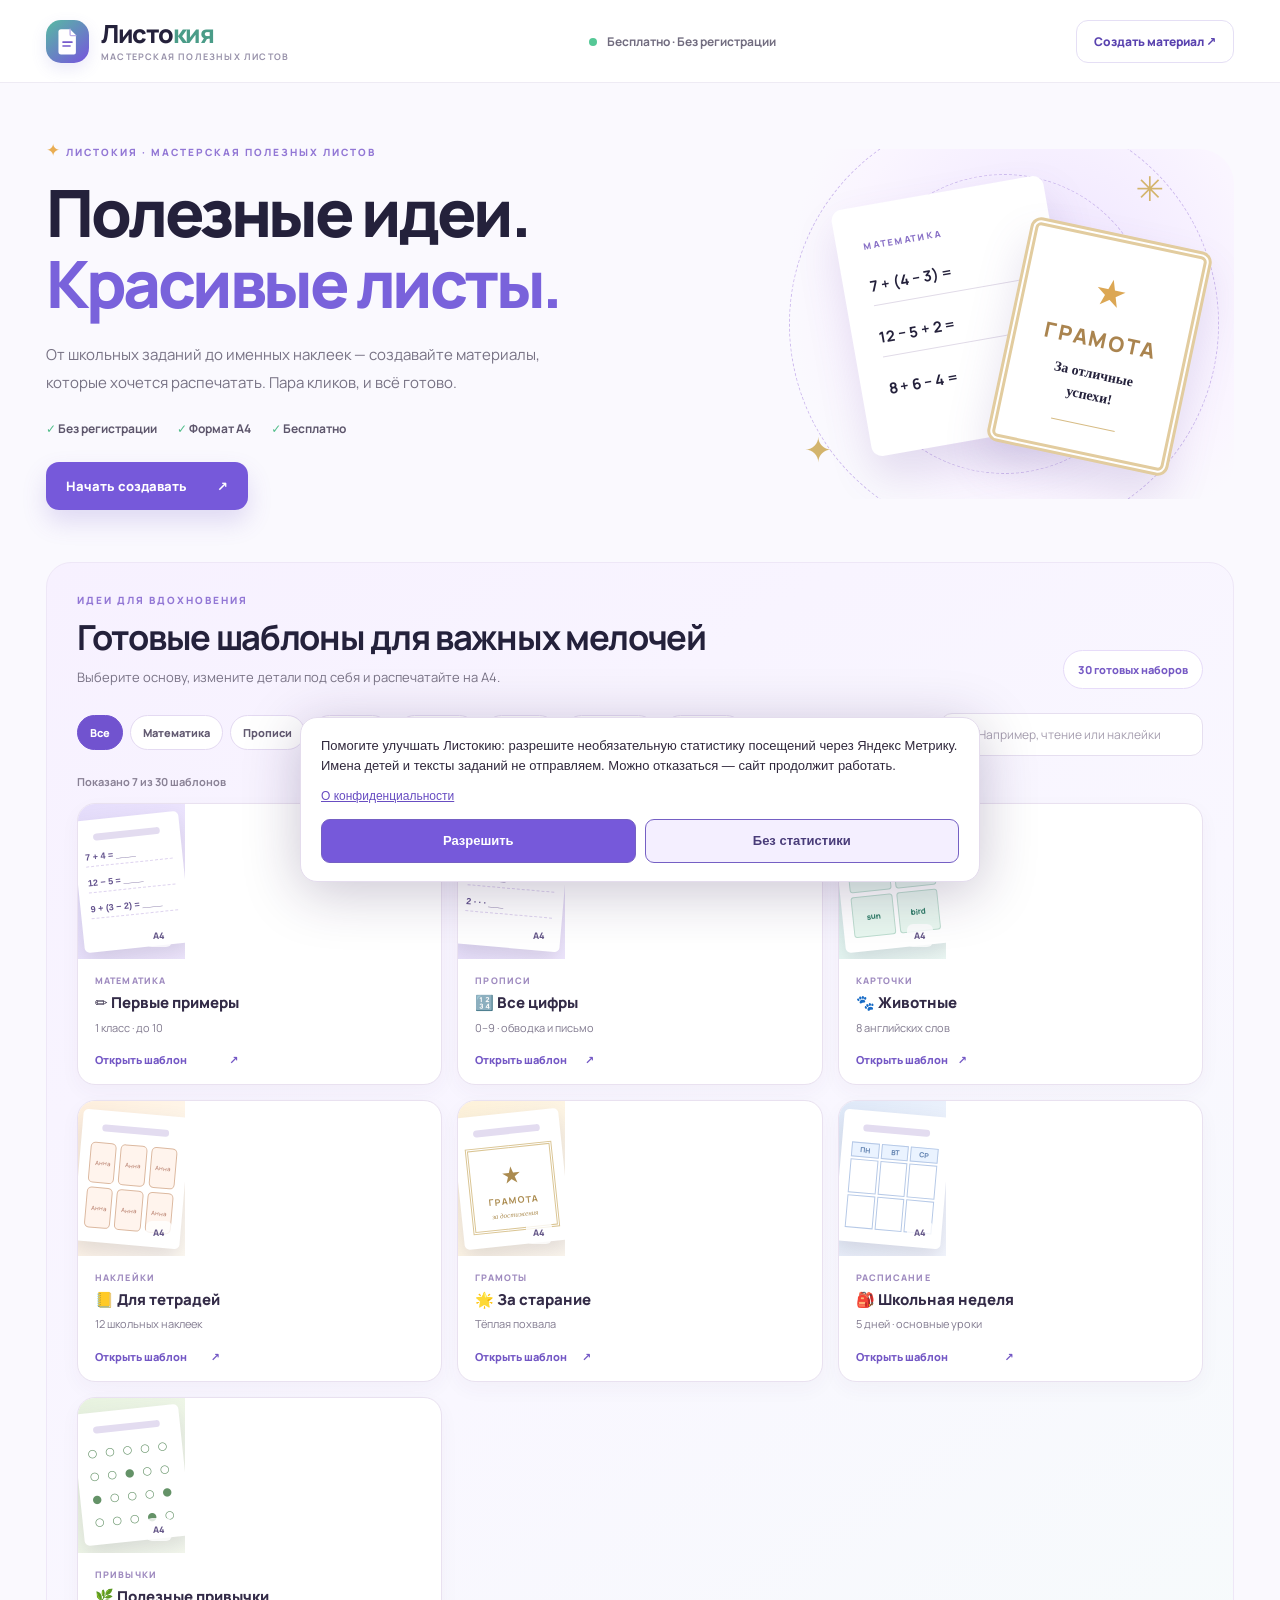
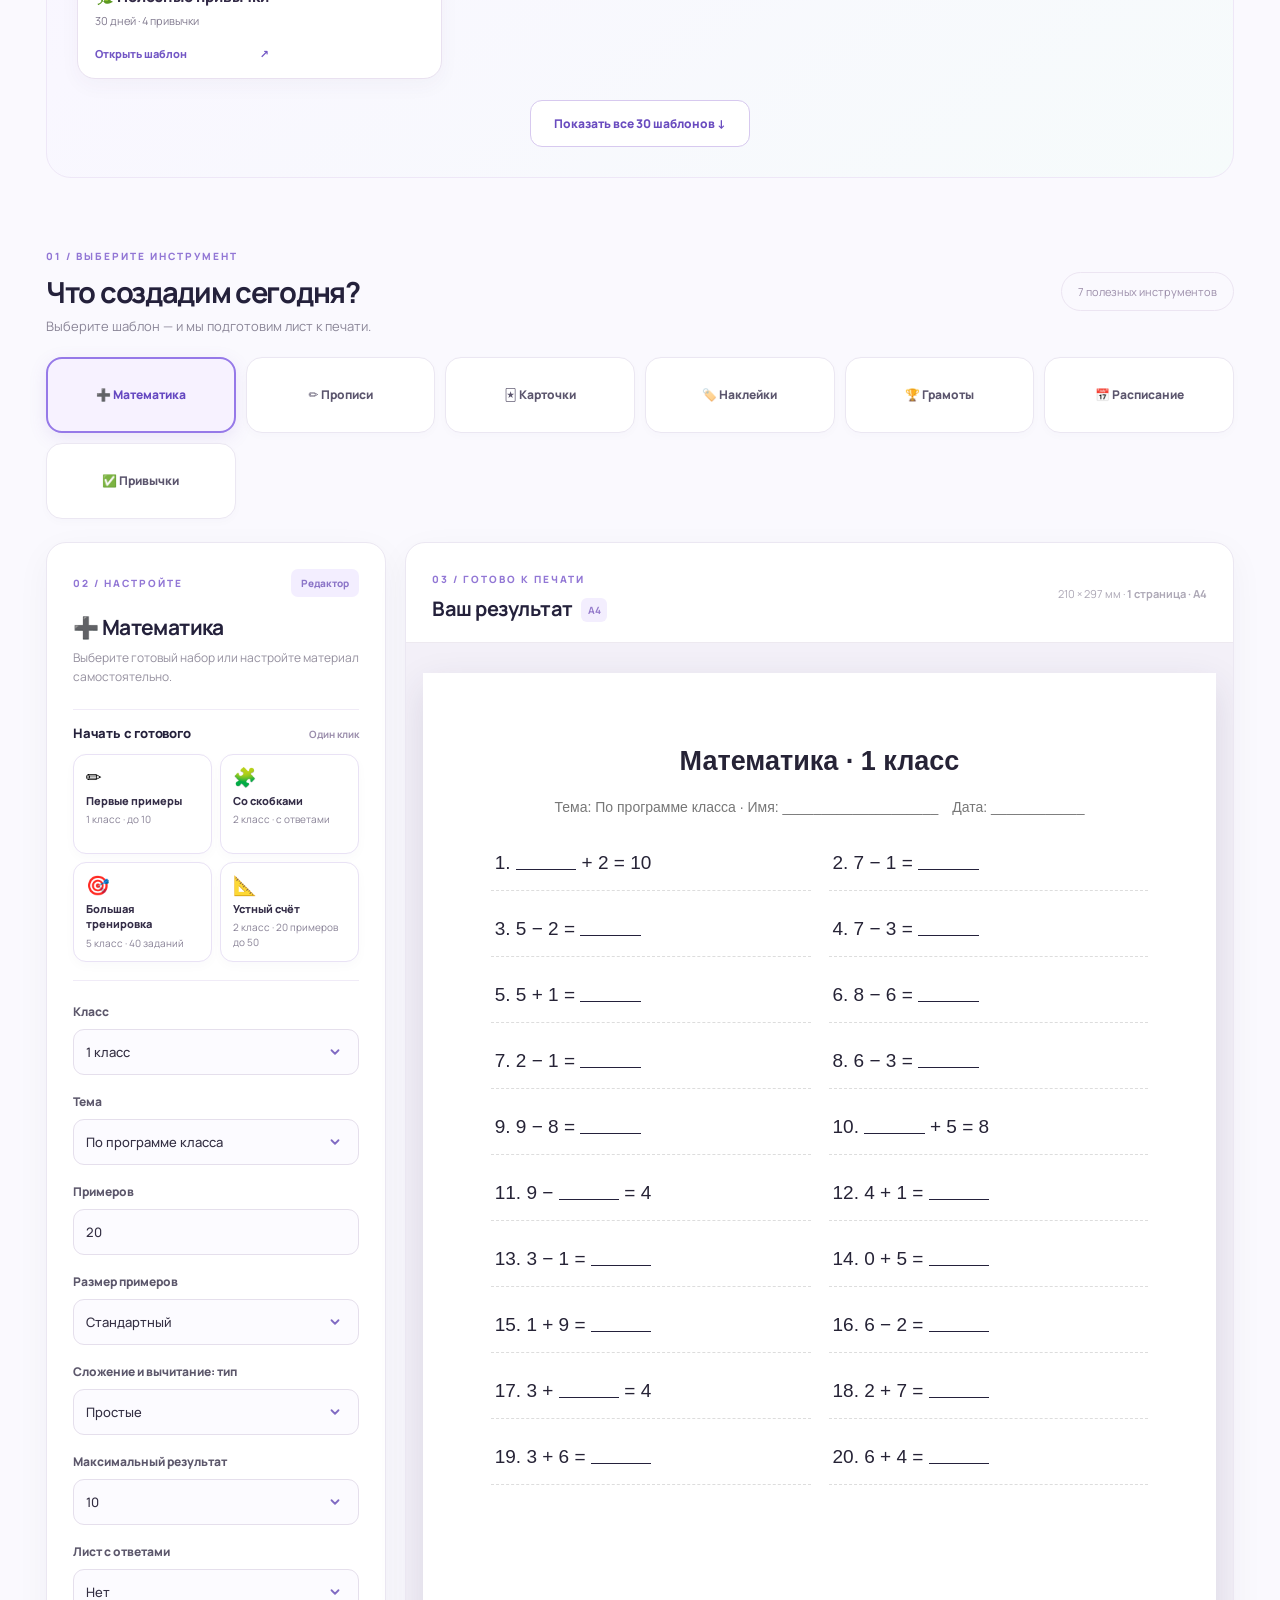
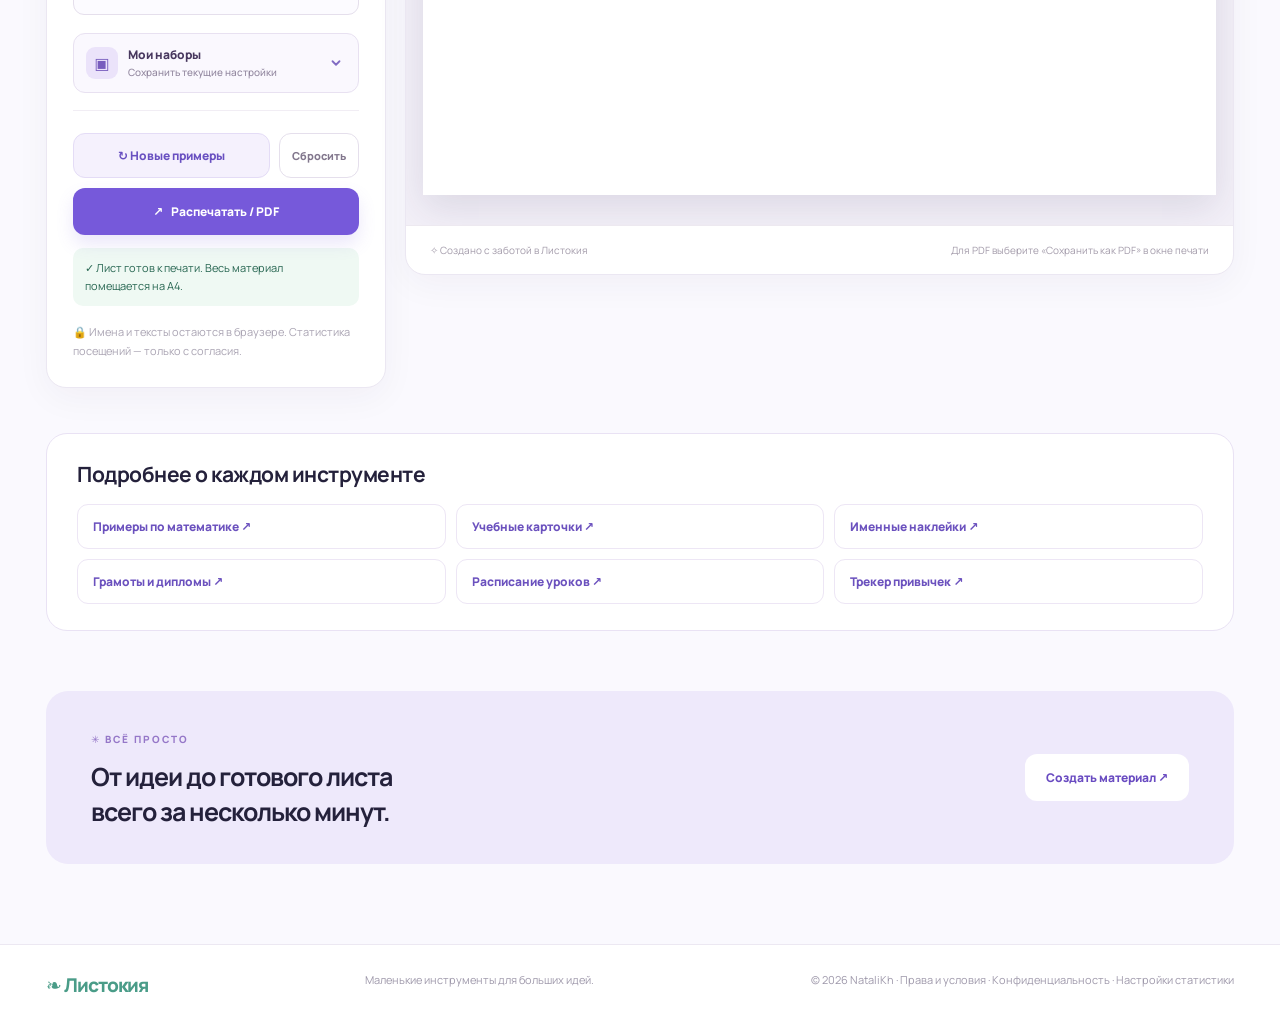
==== commit fa289498: "feat: expand Cyrillic tracing to eight letters and standardize 7mm guide lines" ====
--- a/index.html
+++ b/index.html
@@ -21,7 +21,7 @@
 <main>
 <section class="hero"><div class="hero-copy"><div class="eyebrow"><span class="sparkle">✦</span> ЛИСТОКИЯ · МАСТЕРСКАЯ ПОЛЕЗНЫХ ЛИСТОВ</div><h1>Полезные идеи.<br><span>Красивые листы.</span></h1><p class="lead">От школьных заданий до именных наклеек — создавайте материалы, которые хочется распечатать. Пара кликов, и всё готово.</p><div class="hero-benefits"><span>✓ Без регистрации</span><span>✓ Формат А4</span><span>✓ Бесплатно</span></div><a href="#editor" class="hero-cta">Начать создавать <span>↗</span></a></div><div class="hero-art" aria-hidden="true"><div class="orbit orbit-one"></div><div class="orbit orbit-two"></div><div class="floating-paper paper-one"><span class="mini-kicker">МАТЕМАТИКА</span><strong>7 + (4 − 3) =</strong><div class="mini-rule"></div><strong>12 − 5 + 2 =</strong><div class="mini-rule"></div><strong>8 + 6 − 4 =</strong></div><div class="floating-paper paper-two"><span class="star">★</span><span>ГРАМОТА</span><b>За отличные<br>успехи!</b><span class="tiny-line"></span></div><span class="art-doodle doodle-a">✳</span><span class="art-doodle doodle-b">✦</span></div></section>
 <section class="template-library" id="catalog" aria-labelledby="catalog-title">
-  <div class="catalog-intro"><div><div class="section-kicker">ИДЕИ ДЛЯ ВДОХНОВЕНИЯ</div><h2 id="catalog-title">Готовые шаблоны для важных мелочей</h2><p>Выберите основу, измените детали под себя и распечатайте на А4.</p></div><span class="catalog-total">29 готовых наборов</span></div>
+  <div class="catalog-intro"><div><div class="section-kicker">ИДЕИ ДЛЯ ВДОХНОВЕНИЯ</div><h2 id="catalog-title">Готовые шаблоны для важных мелочей</h2><p>Выберите основу, измените детали под себя и распечатайте на А4.</p></div><span class="catalog-total">30 готовых наборов</span></div>
   <div class="catalog-toolbar"><div class="catalog-filters" id="catalog-filters" role="group" aria-label="Категории шаблонов"></div><label class="catalog-search-label" for="catalog-search"><span class="visually-hidden">Найти шаблон</span><input id="catalog-search" type="search" placeholder="Например, чтение или наклейки" autocomplete="off"></label></div>
   <p id="catalog-count" class="catalog-count" role="status" aria-live="polite"></p>
   <div id="catalog-grid" class="catalog-grid"></div>
--- a/style.css
+++ b/style.css
@@ -777,16 +777,25 @@
 }
 
 
-/* M6.2: a separate slanted guide for preliminary handwritten lowercase letters. */
+/* M6.3a: 7 mm working zone, within the 5–8 mm guidance for handwriting primers.
+   Physical mm units are intentional: preview and printed A4 share geometry.
+   This sheet is a prototype; slant and glyph strokes await teacher evaluation. */
 #paper .writing-letter-page .writing-cell{
  background-image:
-  repeating-linear-gradient(105deg,transparent 0,transparent 28px,
-   #e3e3ec 28px,#e3e3ec 29px,transparent 29px,transparent 35px),
+  repeating-linear-gradient(155deg,
+   transparent 0, transparent 9mm,
+   #e0e4ed 9mm, #e0e4ed calc(9mm + .16mm),
+   transparent calc(9mm + .16mm),transparent 12mm),
   linear-gradient(to bottom,
-   transparent 20%,#c4c8d5 20%,#c4c8d5 calc(20% + 1px),
-   transparent calc(20% + 1px),transparent 49%,
-   #dadce7 49%,#dadce7 calc(49% + 1px),
-   transparent calc(49% + 1px),transparent 80%,
-   #b8bdce 80%,#b8bdce calc(80% + 1px),transparent calc(80% + 1px));
-}
-#paper .writing-letter-page .writing-trace-svg{overflow:hidden}
+   transparent calc(50% - 3.5mm),
+   #b8bfd0 calc(50% - 3.5mm),
+   #b8bfd0 calc(50% - 3.25mm),
+   transparent calc(50% - 3.25mm),
+   transparent calc(50% + 3.25mm),
+   #a9b2c5 calc(50% + 3.25mm),
+   #a9b2c5 calc(50% + 3.5mm),
+   transparent calc(50% + 3.5mm));
+}
+#paper .writing-letter-page .writing-trace-svg{
+ width:10mm;height:10mm;max-width:95%;overflow:visible;
+}
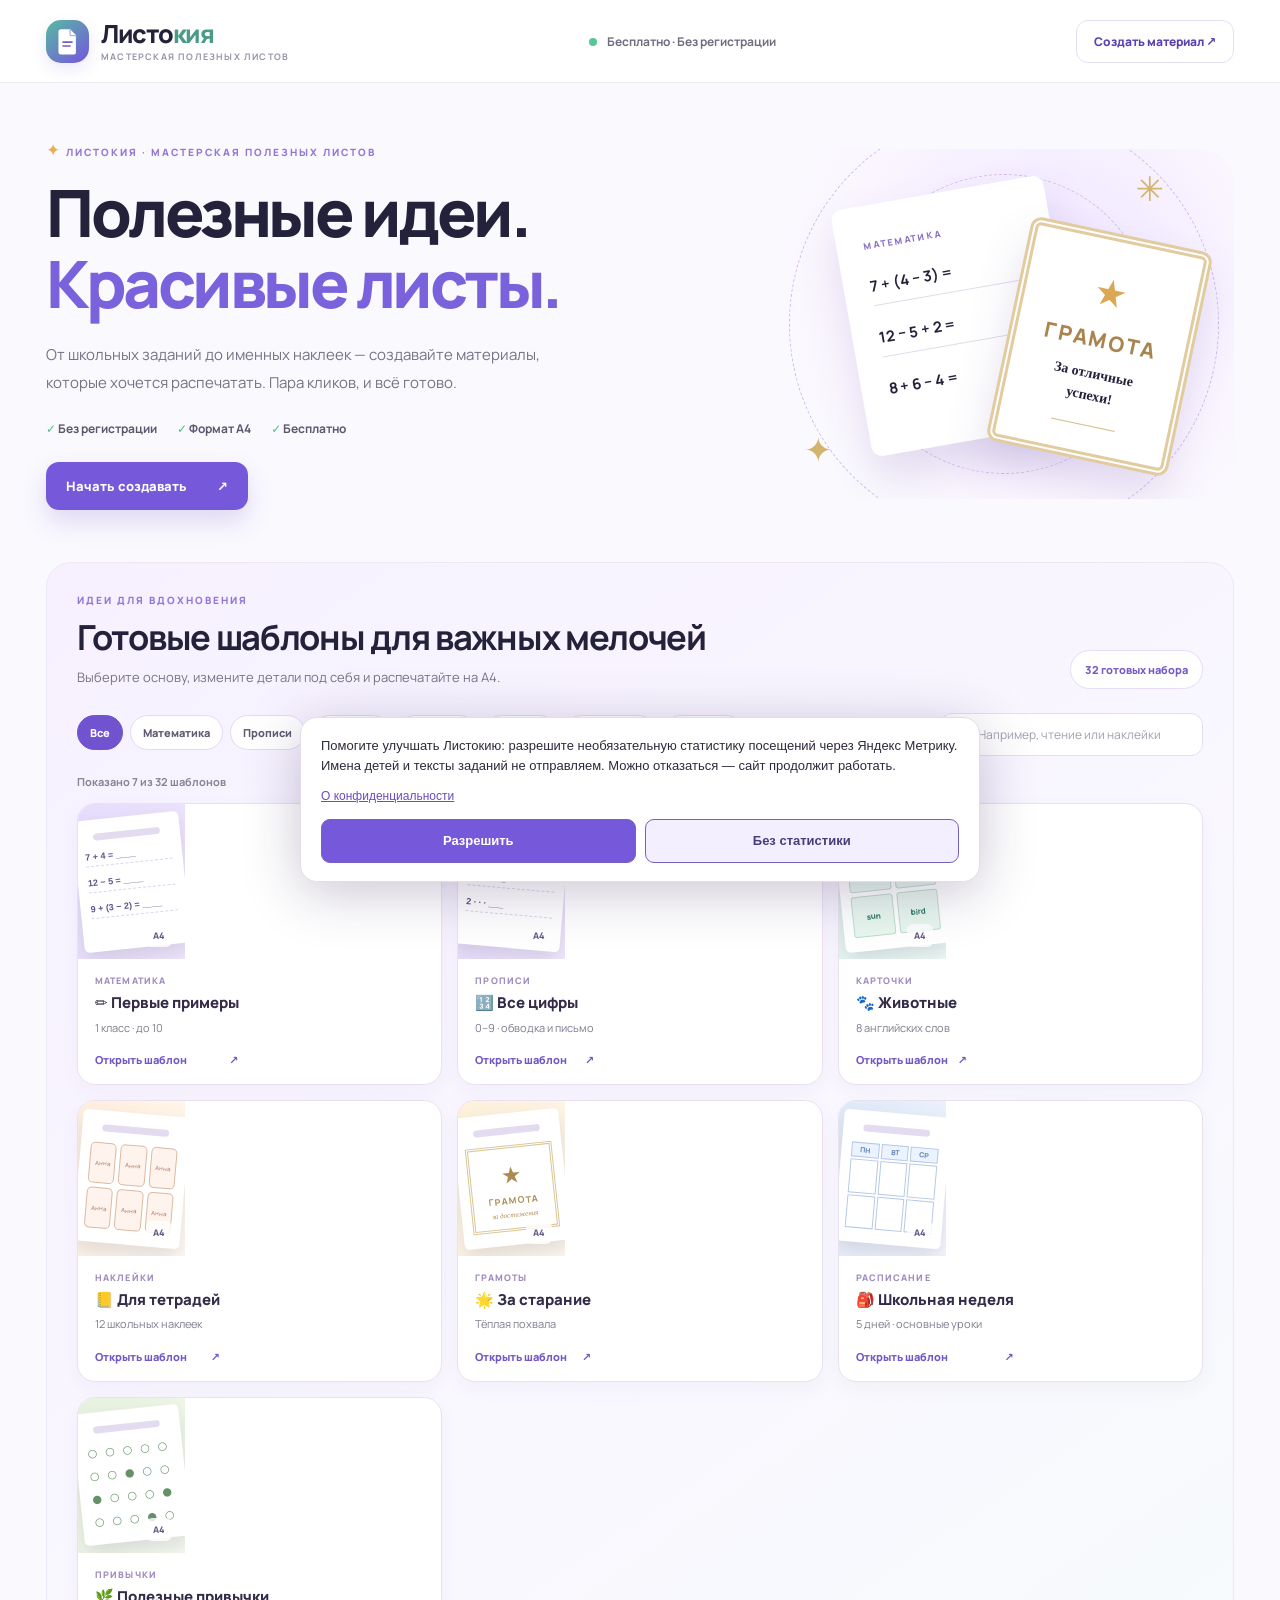
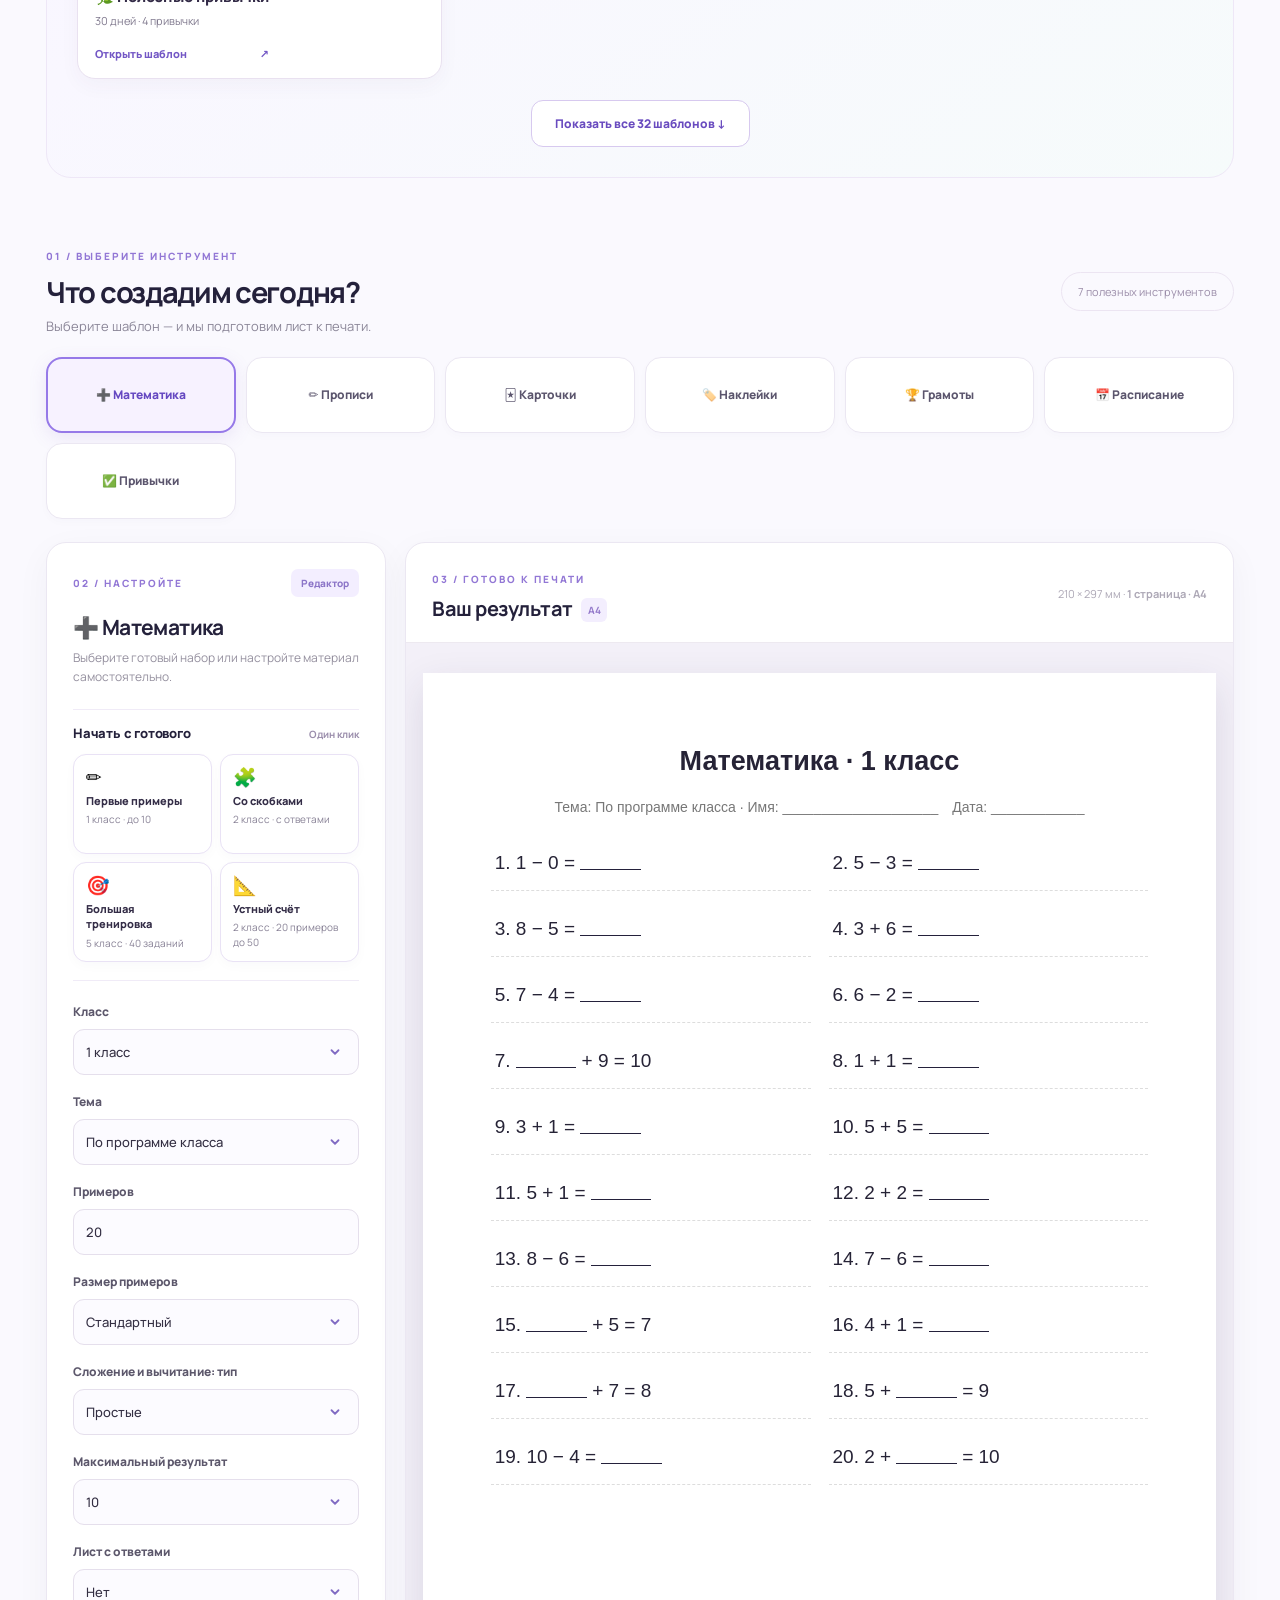
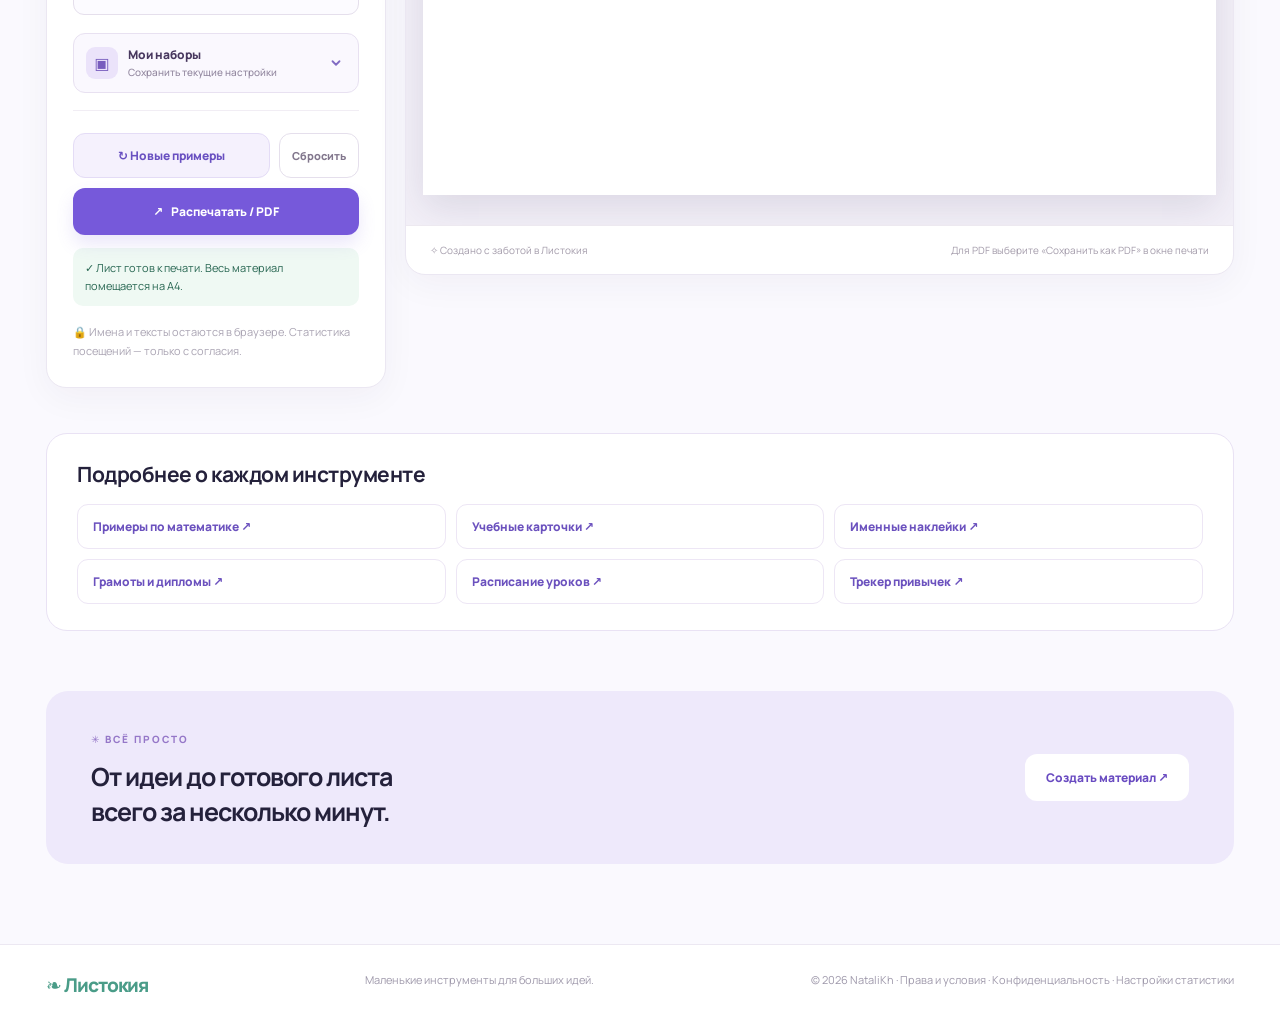
==== commit 948de53f: "feat: complete 33 Russian lowercase and uppercase handwriting worksheets" ====
--- a/index.html
+++ b/index.html
@@ -21,7 +21,7 @@
 <main>
 <section class="hero"><div class="hero-copy"><div class="eyebrow"><span class="sparkle">✦</span> ЛИСТОКИЯ · МАСТЕРСКАЯ ПОЛЕЗНЫХ ЛИСТОВ</div><h1>Полезные идеи.<br><span>Красивые листы.</span></h1><p class="lead">От школьных заданий до именных наклеек — создавайте материалы, которые хочется распечатать. Пара кликов, и всё готово.</p><div class="hero-benefits"><span>✓ Без регистрации</span><span>✓ Формат А4</span><span>✓ Бесплатно</span></div><a href="#editor" class="hero-cta">Начать создавать <span>↗</span></a></div><div class="hero-art" aria-hidden="true"><div class="orbit orbit-one"></div><div class="orbit orbit-two"></div><div class="floating-paper paper-one"><span class="mini-kicker">МАТЕМАТИКА</span><strong>7 + (4 − 3) =</strong><div class="mini-rule"></div><strong>12 − 5 + 2 =</strong><div class="mini-rule"></div><strong>8 + 6 − 4 =</strong></div><div class="floating-paper paper-two"><span class="star">★</span><span>ГРАМОТА</span><b>За отличные<br>успехи!</b><span class="tiny-line"></span></div><span class="art-doodle doodle-a">✳</span><span class="art-doodle doodle-b">✦</span></div></section>
 <section class="template-library" id="catalog" aria-labelledby="catalog-title">
-  <div class="catalog-intro"><div><div class="section-kicker">ИДЕИ ДЛЯ ВДОХНОВЕНИЯ</div><h2 id="catalog-title">Готовые шаблоны для важных мелочей</h2><p>Выберите основу, измените детали под себя и распечатайте на А4.</p></div><span class="catalog-total">30 готовых наборов</span></div>
+  <div class="catalog-intro"><div><div class="section-kicker">ИДЕИ ДЛЯ ВДОХНОВЕНИЯ</div><h2 id="catalog-title">Готовые шаблоны для важных мелочей</h2><p>Выберите основу, измените детали под себя и распечатайте на А4.</p></div><span class="catalog-total">32 готовых набора</span></div>
   <div class="catalog-toolbar"><div class="catalog-filters" id="catalog-filters" role="group" aria-label="Категории шаблонов"></div><label class="catalog-search-label" for="catalog-search"><span class="visually-hidden">Найти шаблон</span><input id="catalog-search" type="search" placeholder="Например, чтение или наклейки" autocomplete="off"></label></div>
   <p id="catalog-count" class="catalog-count" role="status" aria-live="polite"></p>
   <div id="catalog-grid" class="catalog-grid"></div>
--- a/style.css
+++ b/style.css
@@ -799,3 +799,26 @@
 #paper .writing-letter-page .writing-trace-svg{
  width:10mm;height:10mm;max-width:95%;overflow:visible;
 }
+
+
+/* Full handwriting alphabet: uppercase needs extended writing height.
+   Keep all lowercase samples at 7 mm; capitalize per CELL for mixed sets. */
+#paper .writing-letter-page .writing-cell--capital{
+ background-image:
+  repeating-linear-gradient(155deg,
+   transparent 0,transparent 9mm,
+   #e0e4ed 9mm,#e0e4ed calc(9mm + .16mm),
+   transparent calc(9mm + .16mm),transparent 12mm),
+  linear-gradient(to bottom,
+   transparent calc(50% - 7mm),
+   #b8bfd0 calc(50% - 7mm),
+   #b8bfd0 calc(50% - 6.75mm),
+   transparent calc(50% - 6.75mm),
+   transparent calc(50% + 6.75mm),
+   #a9b2c5 calc(50% + 6.75mm),
+   #a9b2c5 calc(50% + 7mm),
+   transparent calc(50% + 7mm));
+}
+#paper .writing-letter-page .writing-trace-svg--capital{
+ width:17mm;height:17mm;max-width:95%;
+}
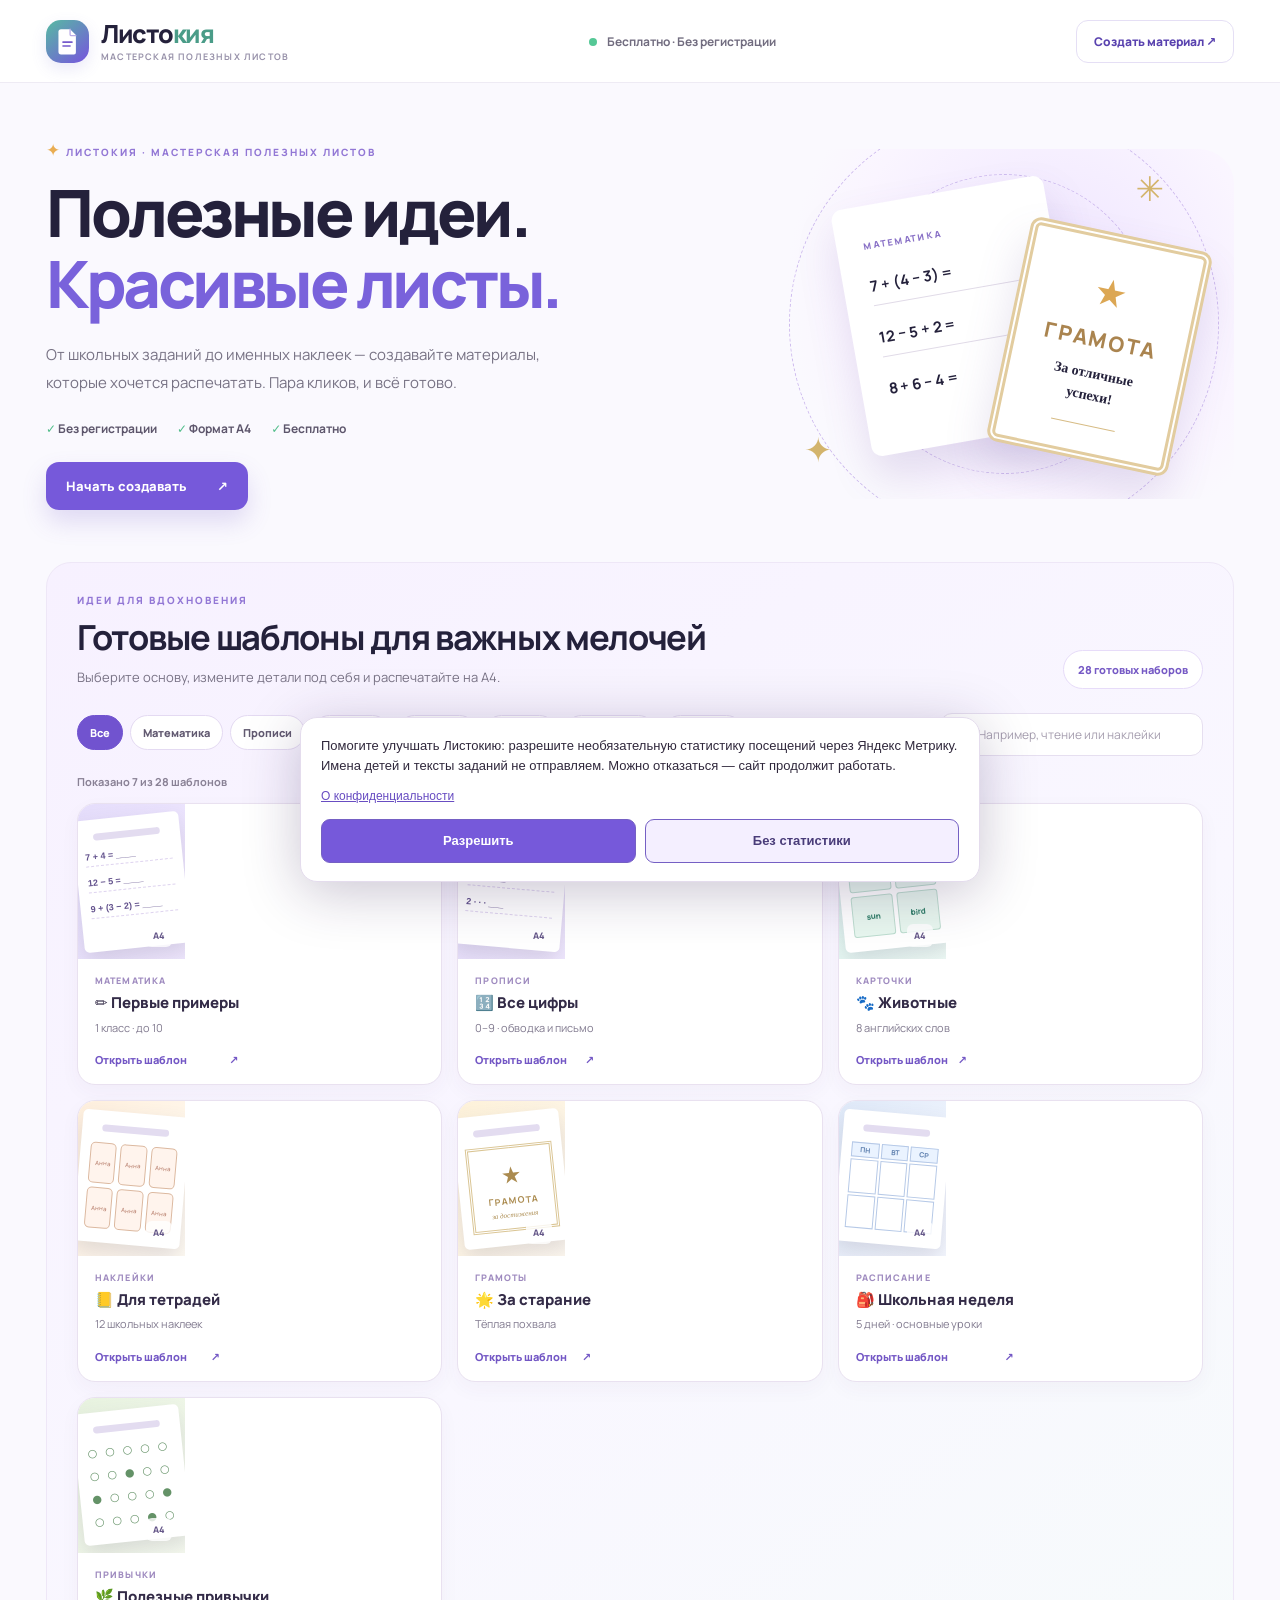
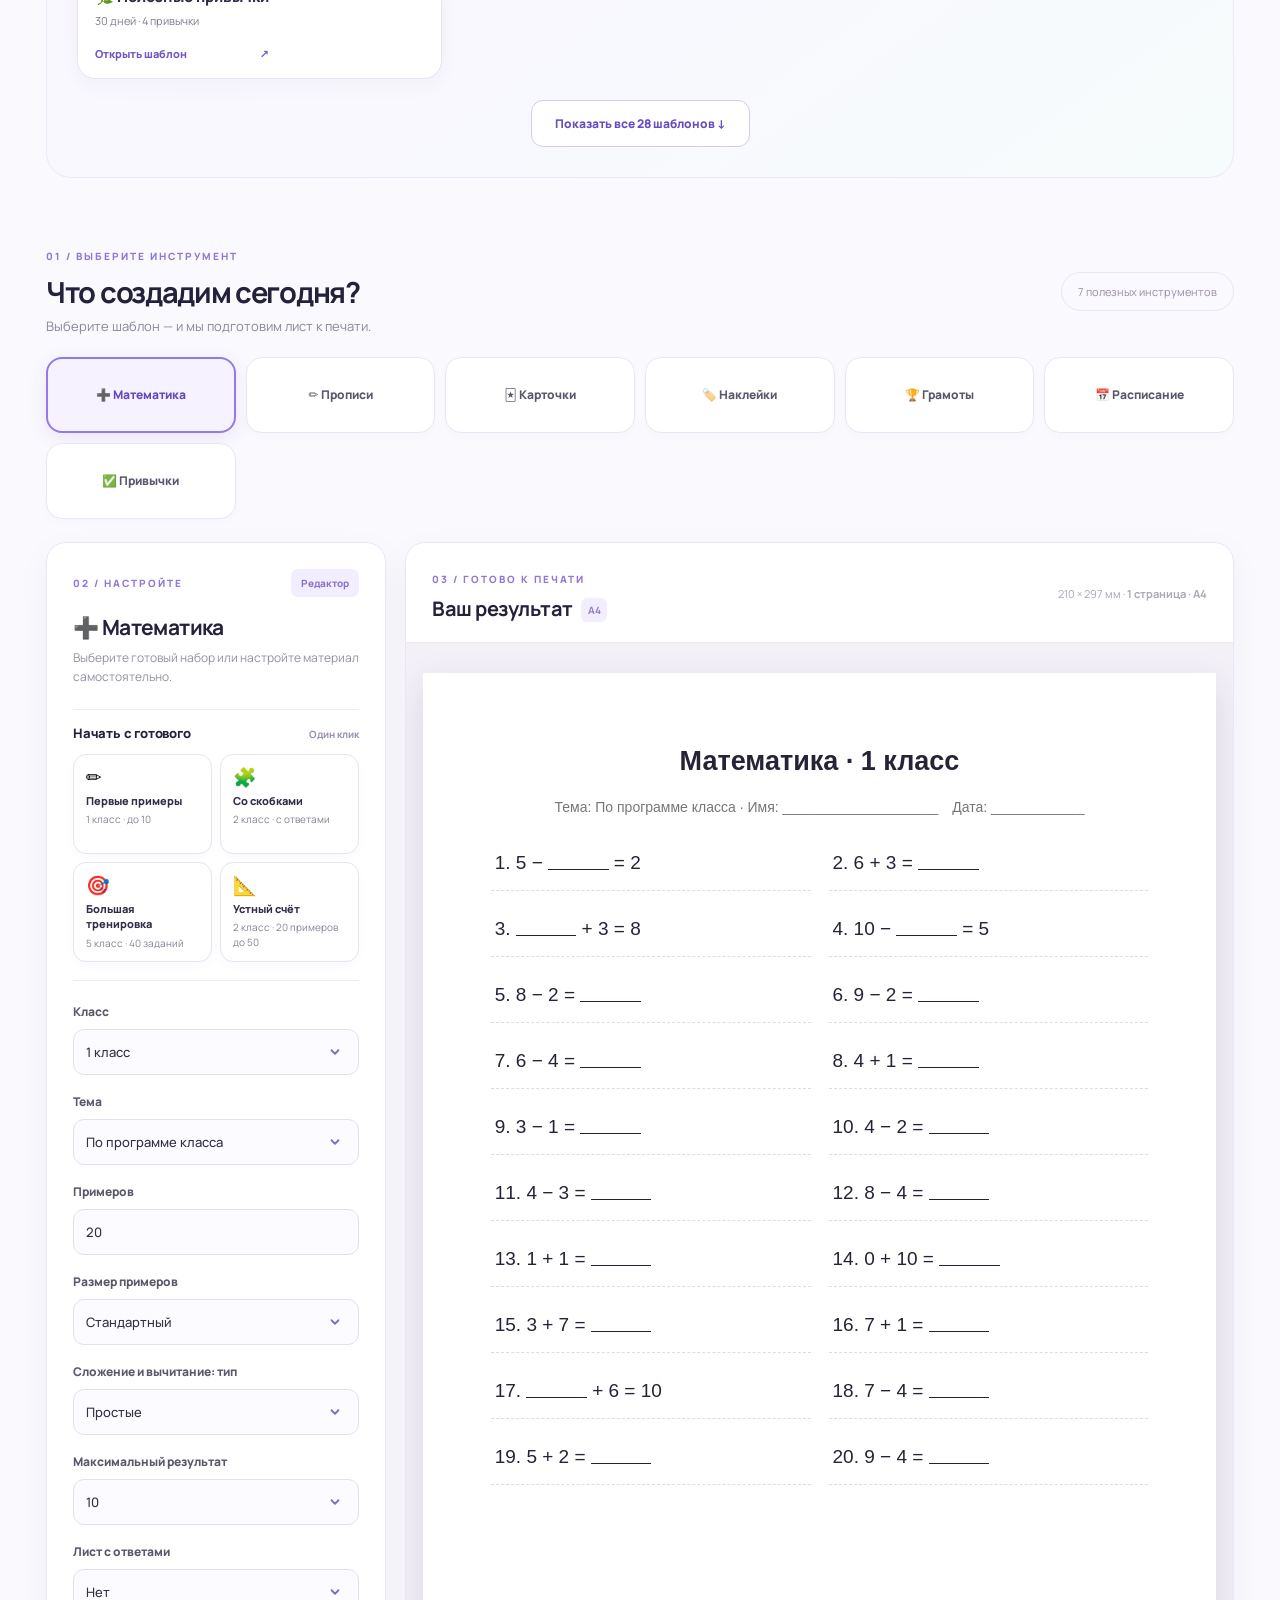
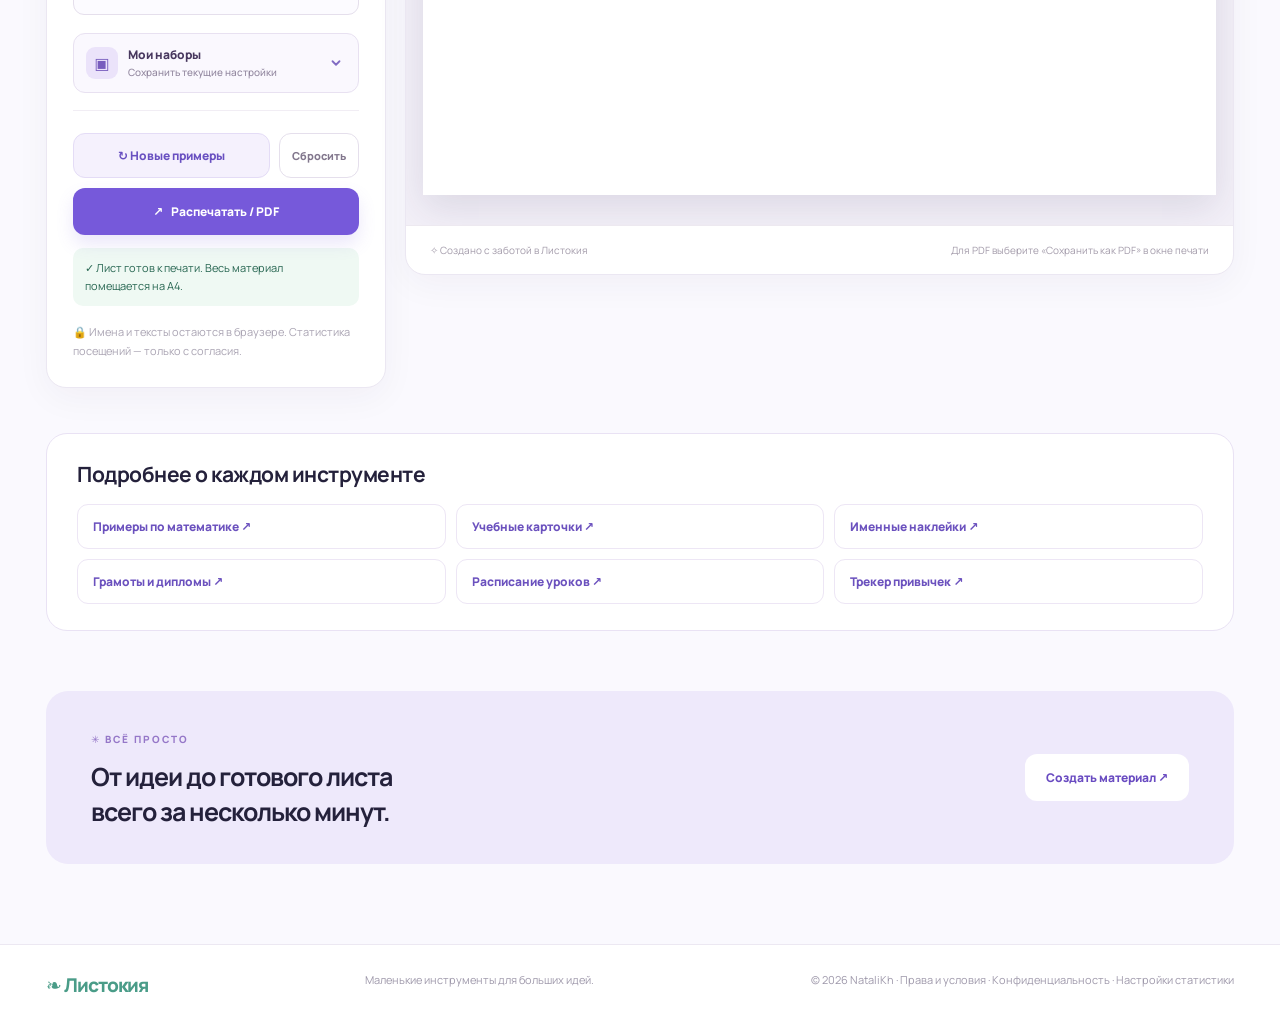
==== commit aad5f04a: "fix: withdraw inaccurate handwriting alphabet pending verified school models" ====
--- a/index.html
+++ b/index.html
@@ -21,7 +21,7 @@
 <main>
 <section class="hero"><div class="hero-copy"><div class="eyebrow"><span class="sparkle">✦</span> ЛИСТОКИЯ · МАСТЕРСКАЯ ПОЛЕЗНЫХ ЛИСТОВ</div><h1>Полезные идеи.<br><span>Красивые листы.</span></h1><p class="lead">От школьных заданий до именных наклеек — создавайте материалы, которые хочется распечатать. Пара кликов, и всё готово.</p><div class="hero-benefits"><span>✓ Без регистрации</span><span>✓ Формат А4</span><span>✓ Бесплатно</span></div><a href="#editor" class="hero-cta">Начать создавать <span>↗</span></a></div><div class="hero-art" aria-hidden="true"><div class="orbit orbit-one"></div><div class="orbit orbit-two"></div><div class="floating-paper paper-one"><span class="mini-kicker">МАТЕМАТИКА</span><strong>7 + (4 − 3) =</strong><div class="mini-rule"></div><strong>12 − 5 + 2 =</strong><div class="mini-rule"></div><strong>8 + 6 − 4 =</strong></div><div class="floating-paper paper-two"><span class="star">★</span><span>ГРАМОТА</span><b>За отличные<br>успехи!</b><span class="tiny-line"></span></div><span class="art-doodle doodle-a">✳</span><span class="art-doodle doodle-b">✦</span></div></section>
 <section class="template-library" id="catalog" aria-labelledby="catalog-title">
-  <div class="catalog-intro"><div><div class="section-kicker">ИДЕИ ДЛЯ ВДОХНОВЕНИЯ</div><h2 id="catalog-title">Готовые шаблоны для важных мелочей</h2><p>Выберите основу, измените детали под себя и распечатайте на А4.</p></div><span class="catalog-total">32 готовых набора</span></div>
+  <div class="catalog-intro"><div><div class="section-kicker">ИДЕИ ДЛЯ ВДОХНОВЕНИЯ</div><h2 id="catalog-title">Готовые шаблоны для важных мелочей</h2><p>Выберите основу, измените детали под себя и распечатайте на А4.</p></div><span class="catalog-total">28 готовых наборов</span></div>
   <div class="catalog-toolbar"><div class="catalog-filters" id="catalog-filters" role="group" aria-label="Категории шаблонов"></div><label class="catalog-search-label" for="catalog-search"><span class="visually-hidden">Найти шаблон</span><input id="catalog-search" type="search" placeholder="Например, чтение или наклейки" autocomplete="off"></label></div>
   <p id="catalog-count" class="catalog-count" role="status" aria-live="polite"></p>
   <div id="catalog-grid" class="catalog-grid"></div>
--- a/style.css
+++ b/style.css
@@ -777,48 +777,11 @@
 }
 
 
-/* M6.3a: 7 mm working zone, within the 5–8 mm guidance for handwriting primers.
-   Physical mm units are intentional: preview and printed A4 share geometry.
-   This sheet is a prototype; slant and glyph strokes await teacher evaluation. */
-#paper .writing-letter-page .writing-cell{
- background-image:
-  repeating-linear-gradient(155deg,
-   transparent 0, transparent 9mm,
-   #e0e4ed 9mm, #e0e4ed calc(9mm + .16mm),
-   transparent calc(9mm + .16mm),transparent 12mm),
-  linear-gradient(to bottom,
-   transparent calc(50% - 3.5mm),
-   #b8bfd0 calc(50% - 3.5mm),
-   #b8bfd0 calc(50% - 3.25mm),
-   transparent calc(50% - 3.25mm),
-   transparent calc(50% + 3.25mm),
-   #a9b2c5 calc(50% + 3.25mm),
-   #a9b2c5 calc(50% + 3.5mm),
-   transparent calc(50% + 3.5mm));
-}
-#paper .writing-letter-page .writing-trace-svg{
- width:10mm;height:10mm;max-width:95%;overflow:visible;
-}
-
-
-/* Full handwriting alphabet: uppercase needs extended writing height.
-   Keep all lowercase samples at 7 mm; capitalize per CELL for mixed sets. */
-#paper .writing-letter-page .writing-cell--capital{
- background-image:
-  repeating-linear-gradient(155deg,
-   transparent 0,transparent 9mm,
-   #e0e4ed 9mm,#e0e4ed calc(9mm + .16mm),
-   transparent calc(9mm + .16mm),transparent 12mm),
-  linear-gradient(to bottom,
-   transparent calc(50% - 7mm),
-   #b8bfd0 calc(50% - 7mm),
-   #b8bfd0 calc(50% - 6.75mm),
-   transparent calc(50% - 6.75mm),
-   transparent calc(50% + 6.75mm),
-   #a9b2c5 calc(50% + 6.75mm),
-   #a9b2c5 calc(50% + 7mm),
-   transparent calc(50% + 7mm));
-}
-#paper .writing-letter-page .writing-trace-svg--capital{
- width:17mm;height:17mm;max-width:95%;
-}
+/* Transparent notice while unreliable Cyrillic handwriting glyphs are retired. */
+.writing-quality-notice{
+ display:block;margin:10px 0 0;padding:14px 16px;
+ border:1px solid #e2d4a2;border-radius:12px;
+ color:#4b3a1a;background:#fff9e7;font-size:13px;line-height:1.5;
+ grid-column:1/-1;
+}
+.writing-quality-notice strong{font-weight:700}
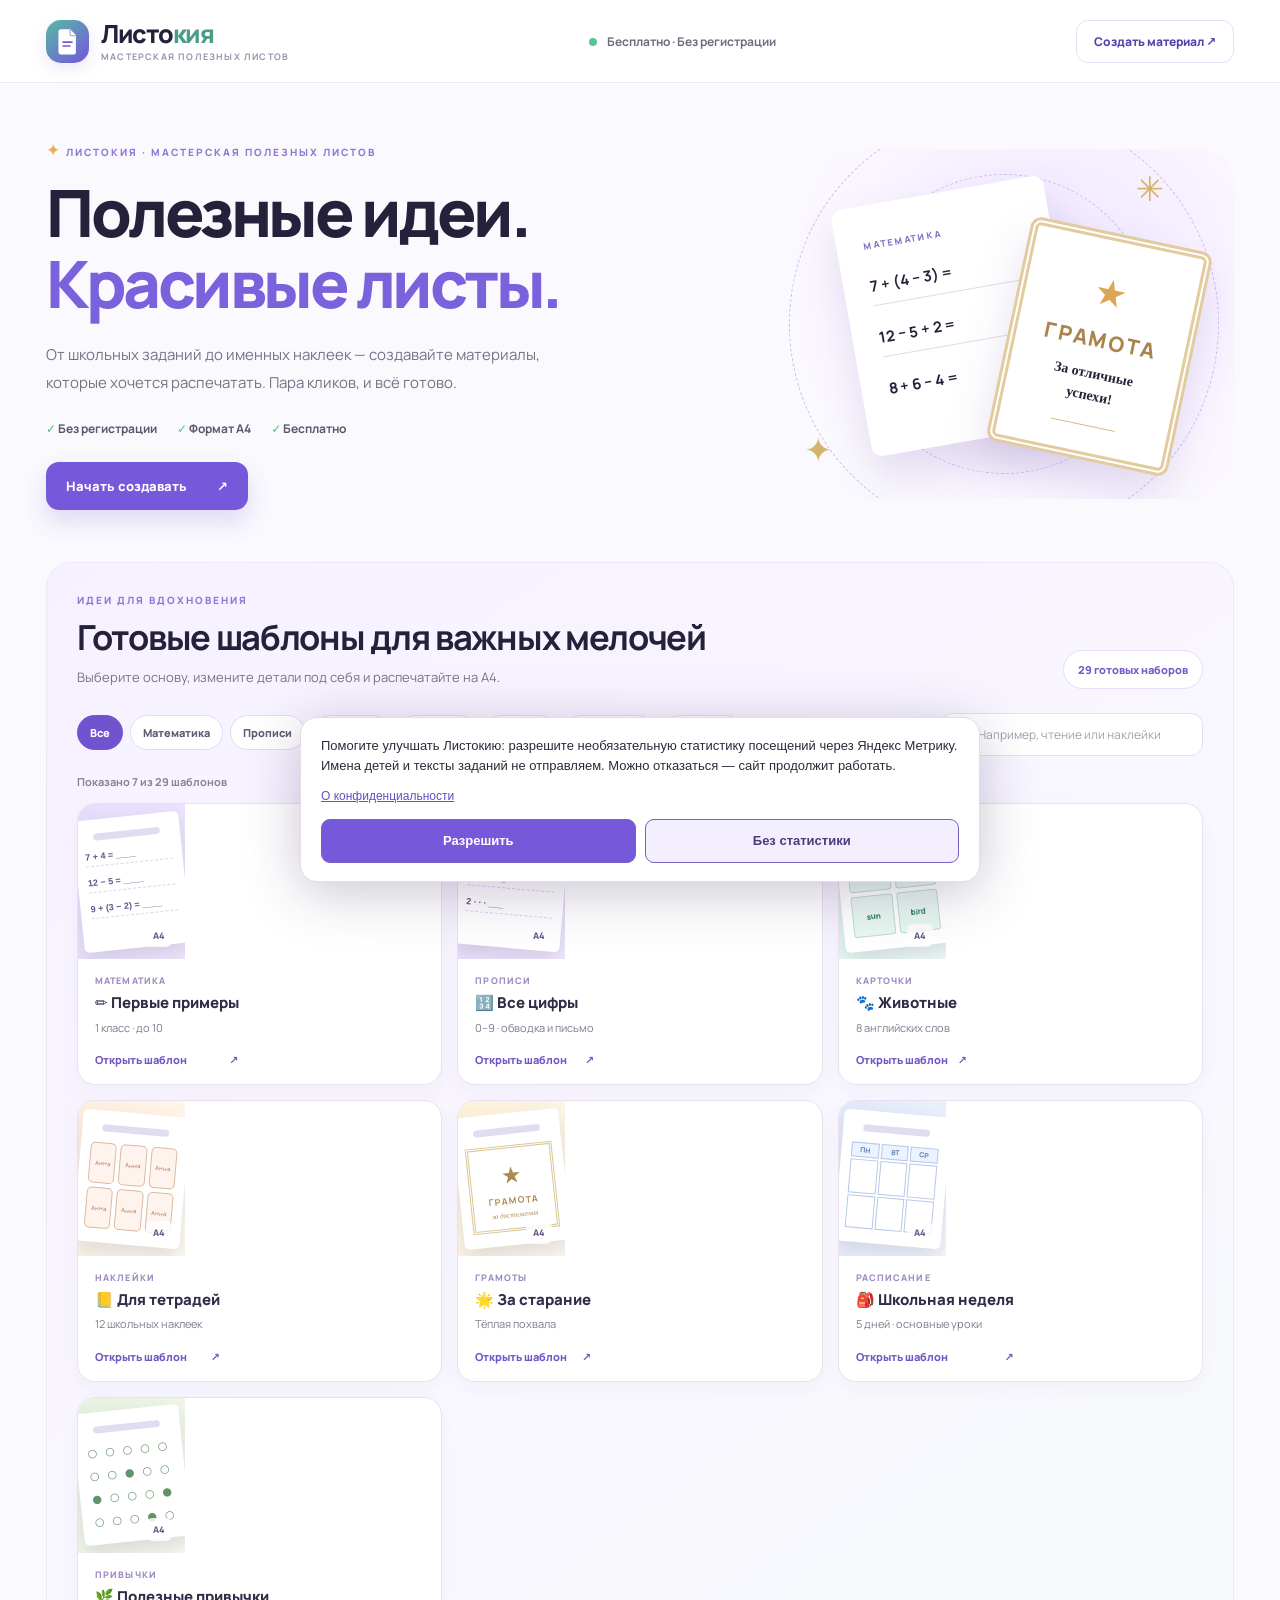
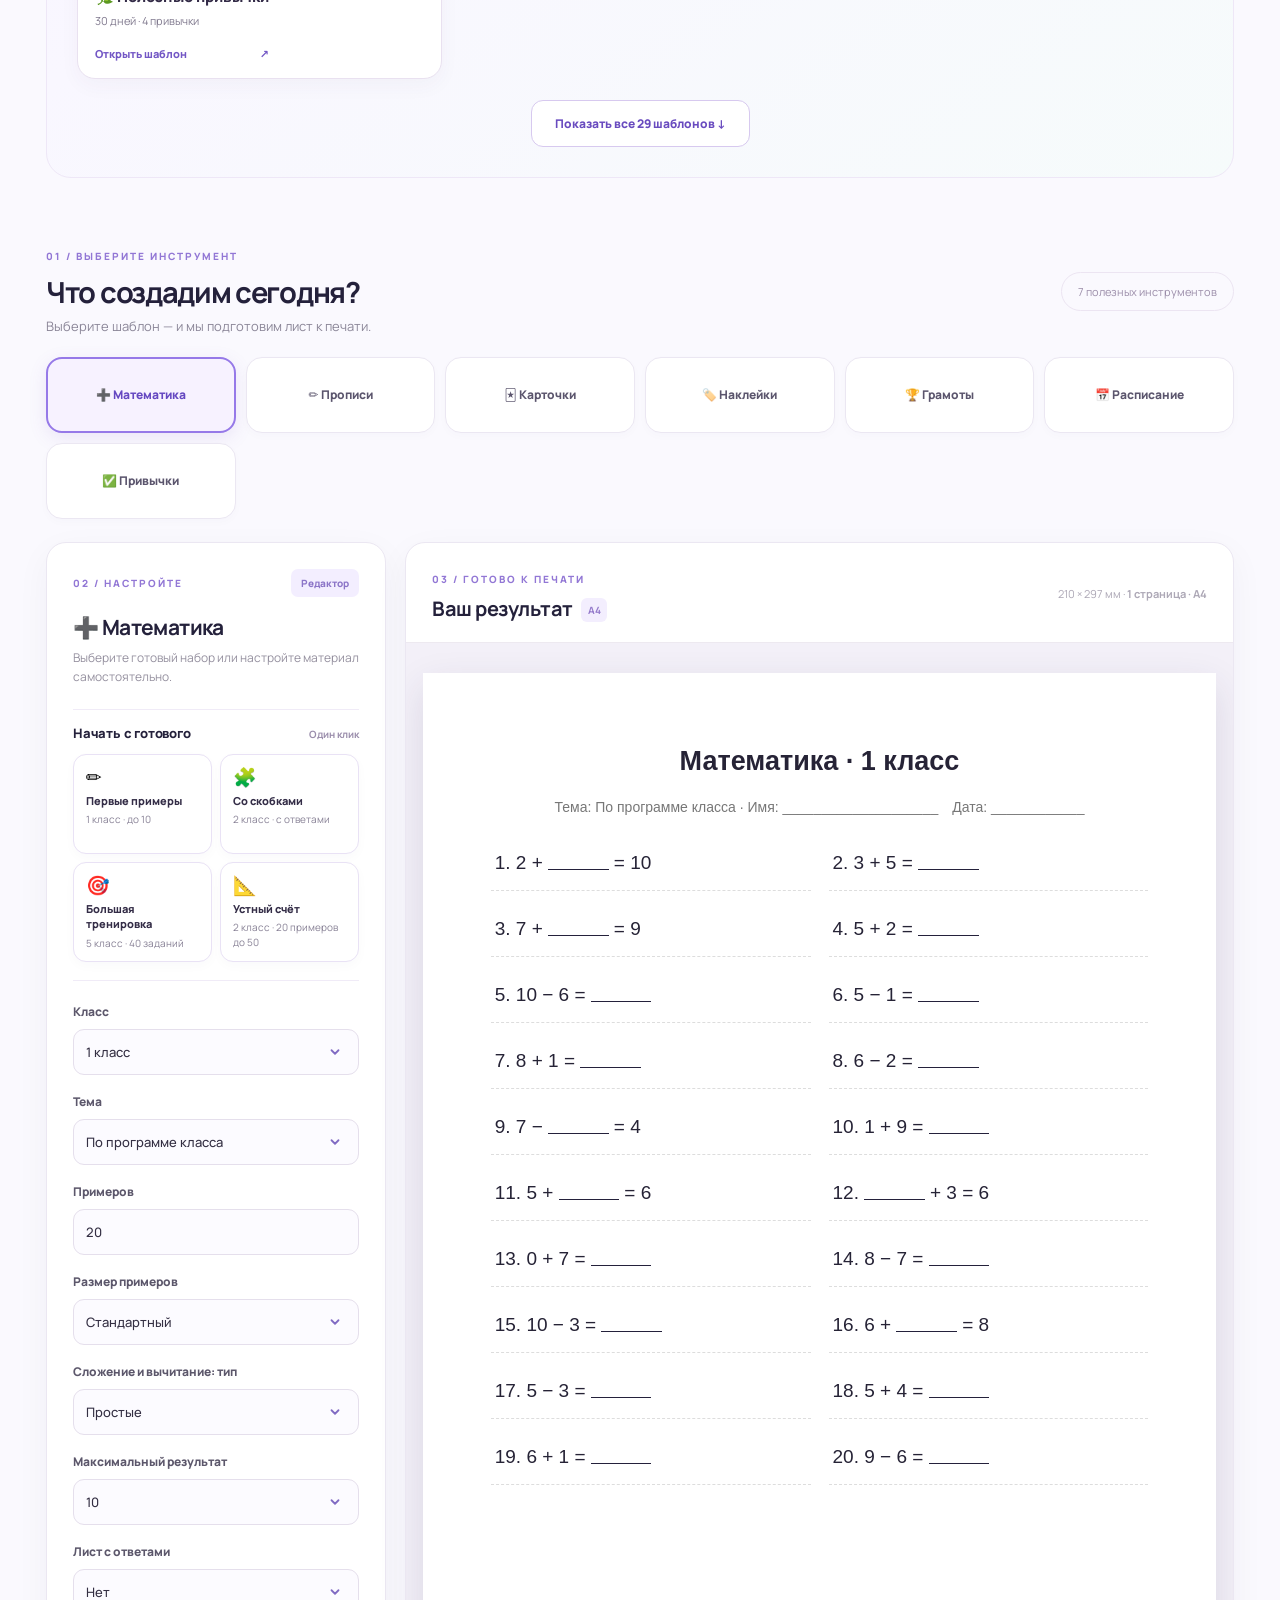
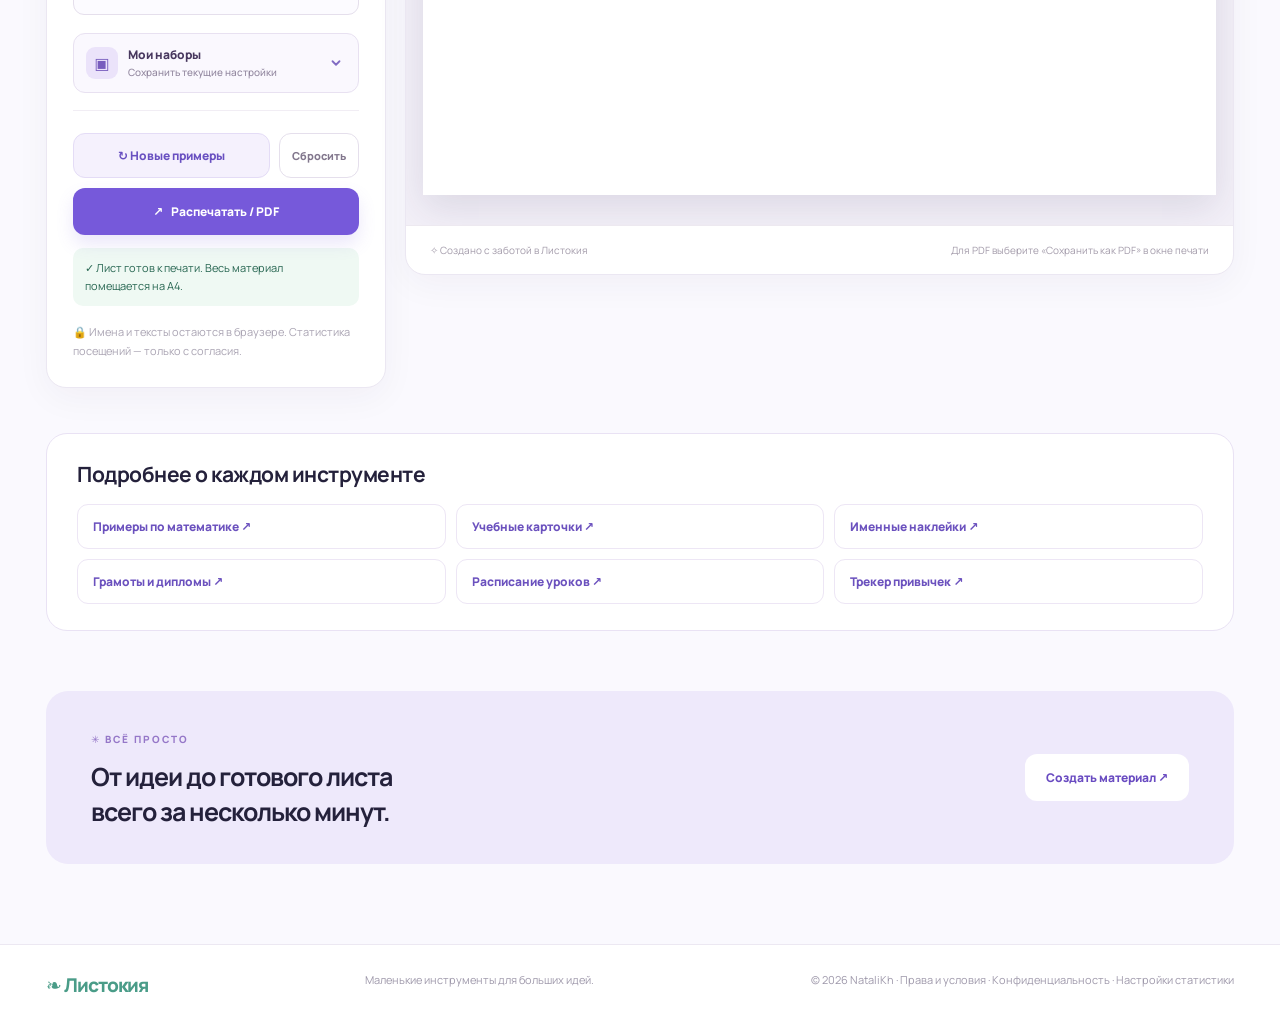
==== commit 93a5b3bc: "feat: add A4 flashcard sizes and aligned duplex printing" ====
--- a/index.html
+++ b/index.html
@@ -21,7 +21,7 @@
 <main>
 <section class="hero"><div class="hero-copy"><div class="eyebrow"><span class="sparkle">✦</span> ЛИСТОКИЯ · МАСТЕРСКАЯ ПОЛЕЗНЫХ ЛИСТОВ</div><h1>Полезные идеи.<br><span>Красивые листы.</span></h1><p class="lead">От школьных заданий до именных наклеек — создавайте материалы, которые хочется распечатать. Пара кликов, и всё готово.</p><div class="hero-benefits"><span>✓ Без регистрации</span><span>✓ Формат А4</span><span>✓ Бесплатно</span></div><a href="#editor" class="hero-cta">Начать создавать <span>↗</span></a></div><div class="hero-art" aria-hidden="true"><div class="orbit orbit-one"></div><div class="orbit orbit-two"></div><div class="floating-paper paper-one"><span class="mini-kicker">МАТЕМАТИКА</span><strong>7 + (4 − 3) =</strong><div class="mini-rule"></div><strong>12 − 5 + 2 =</strong><div class="mini-rule"></div><strong>8 + 6 − 4 =</strong></div><div class="floating-paper paper-two"><span class="star">★</span><span>ГРАМОТА</span><b>За отличные<br>успехи!</b><span class="tiny-line"></span></div><span class="art-doodle doodle-a">✳</span><span class="art-doodle doodle-b">✦</span></div></section>
 <section class="template-library" id="catalog" aria-labelledby="catalog-title">
-  <div class="catalog-intro"><div><div class="section-kicker">ИДЕИ ДЛЯ ВДОХНОВЕНИЯ</div><h2 id="catalog-title">Готовые шаблоны для важных мелочей</h2><p>Выберите основу, измените детали под себя и распечатайте на А4.</p></div><span class="catalog-total">28 готовых наборов</span></div>
+  <div class="catalog-intro"><div><div class="section-kicker">ИДЕИ ДЛЯ ВДОХНОВЕНИЯ</div><h2 id="catalog-title">Готовые шаблоны для важных мелочей</h2><p>Выберите основу, измените детали под себя и распечатайте на А4.</p></div><span class="catalog-total">29 готовых наборов</span></div>
   <div class="catalog-toolbar"><div class="catalog-filters" id="catalog-filters" role="group" aria-label="Категории шаблонов"></div><label class="catalog-search-label" for="catalog-search"><span class="visually-hidden">Найти шаблон</span><input id="catalog-search" type="search" placeholder="Например, чтение или наклейки" autocomplete="off"></label></div>
   <p id="catalog-count" class="catalog-count" role="status" aria-live="polite"></p>
   <div id="catalog-grid" class="catalog-grid"></div>
--- a/style.css
+++ b/style.css
@@ -785,3 +785,52 @@
  grid-column:1/-1;
 }
 .writing-quality-notice strong{font-weight:700}
+
+
+/* Cards 2.0: precisely aligned fronts and backs on an A4 page. */
+.card-print-instruction{
+ display:block;margin:10px 0 0;padding:12px 15px;border-radius:12px;
+ background:#f6f3ff;border:1px solid #ddd3f6;color:#54466d;
+ font-size:13px;line-height:1.5;
+}
+#paper .cards-page .cards-sheet-label{
+ font-size:11px;line-height:1.4;height:7mm;margin:0 0 3mm;color:#665b75;
+}
+#paper .cards-page .cards--grid{
+ display:grid;gap:3mm;align-content:start;
+}
+#paper .cards-page .cards--size-standard{grid-template-columns:repeat(2,minmax(0,1fr))}
+#paper .cards-page .cards--size-large{grid-template-columns:repeat(2,minmax(0,1fr));gap:4mm}
+#paper .cards-page .cards--size-compact{grid-template-columns:repeat(3,minmax(0,1fr));gap:2.5mm}
+#paper .cards-page .cards--grid article.flashcard{
+ box-sizing:border-box;display:flex;flex-direction:column;
+ justify-content:center;align-items:center;text-align:center;
+ min-width:0;max-width:100%;margin:0;padding:8mm 5mm;
+ border:1px dashed #8f839e;border-radius:3mm;
+ background:var(--sheet-pale);overflow-wrap:anywhere;word-break:normal;
+ break-inside:avoid;page-break-inside:avoid;
+}
+#paper .cards-page .cards--size-standard article.flashcard{height:50mm}
+#paper .cards-page .cards--size-large article.flashcard{height:91mm;padding:12mm 6mm}
+#paper .cards-page .cards--size-compact article.flashcard{height:48mm;padding:5mm 3mm}
+#paper .cards-page .cards--grid article.flashcard b{
+ display:block;font-size:19px;line-height:1.3;font-weight:700;
+ overflow-wrap:anywhere;max-width:100%;
+}
+#paper .cards-page .cards--size-large article.flashcard b{font-size:26px}
+#paper .cards-page .cards--size-compact article.flashcard b{font-size:16px}
+#paper .cards-page .cards--grid article.flashcard small{
+ display:block;margin-top:7px;font-size:13px;line-height:1.35;max-width:100%;
+ overflow-wrap:anywhere;
+}
+#paper .cards-page .cards--size-large article.flashcard small{font-size:16px}
+#paper .cards-page .cards--size-compact article.flashcard small{font-size:11px}
+#paper .cards-page .cards--grid article.flashcard--empty{
+ background:#fff;border-color:#c9c1d1;
+}
+#paper .cards-page--back .cards--grid article.flashcard{background:#fff}
+@media print{
+ #paper .cards-page .cards--grid article.flashcard{
+  print-color-adjust:exact;-webkit-print-color-adjust:exact;
+ }
+}
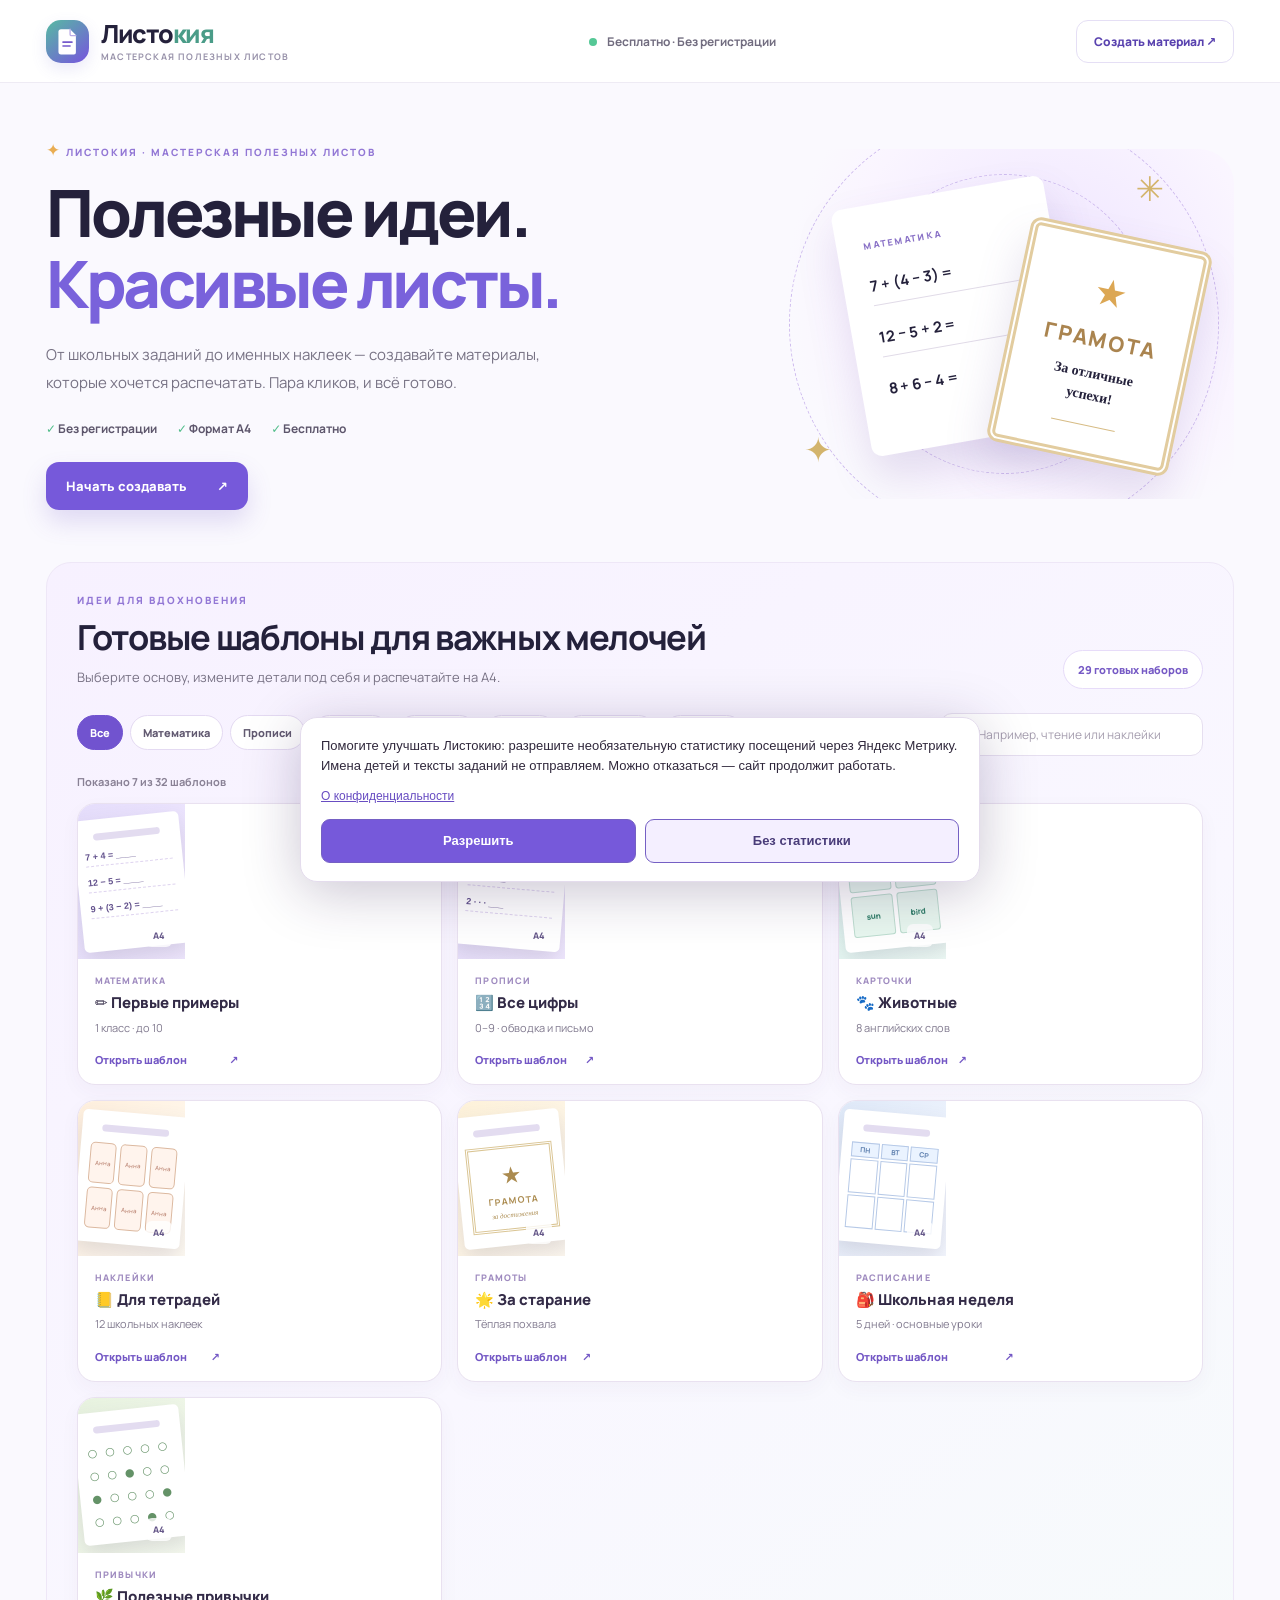
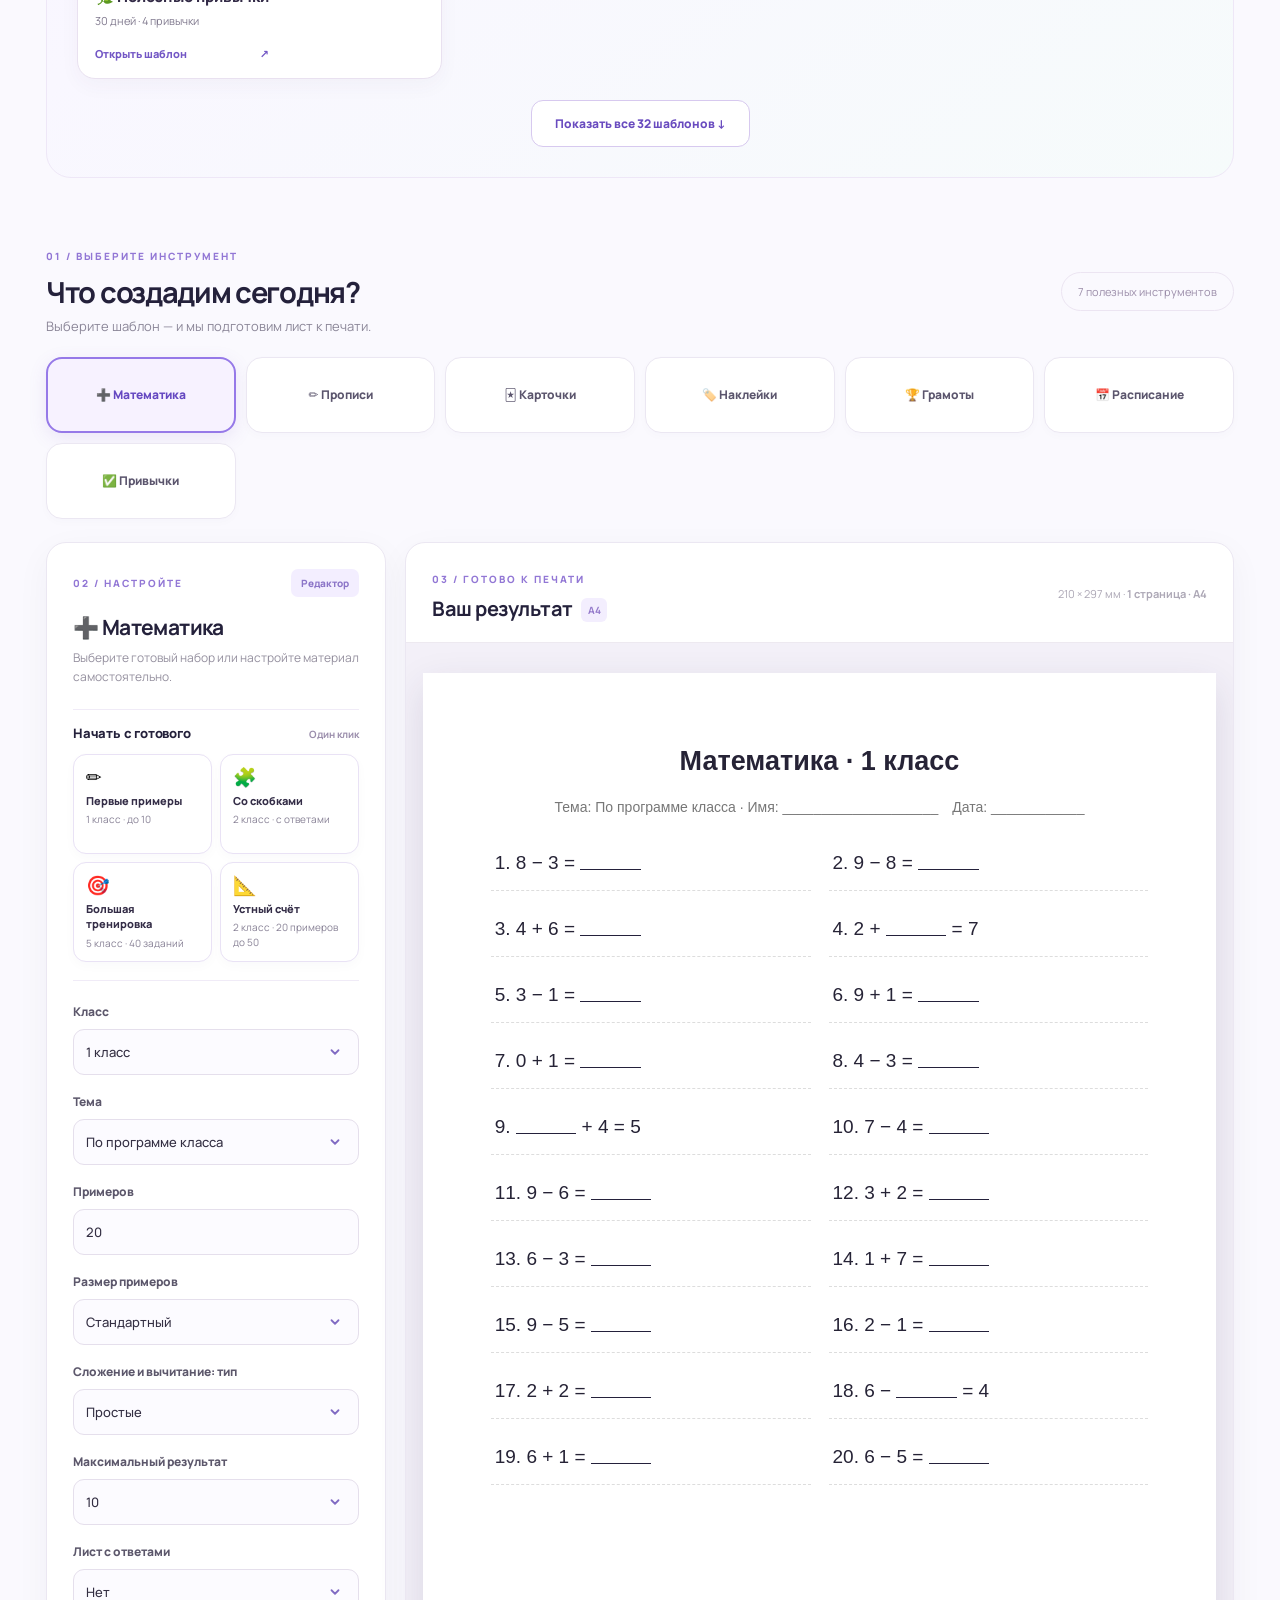
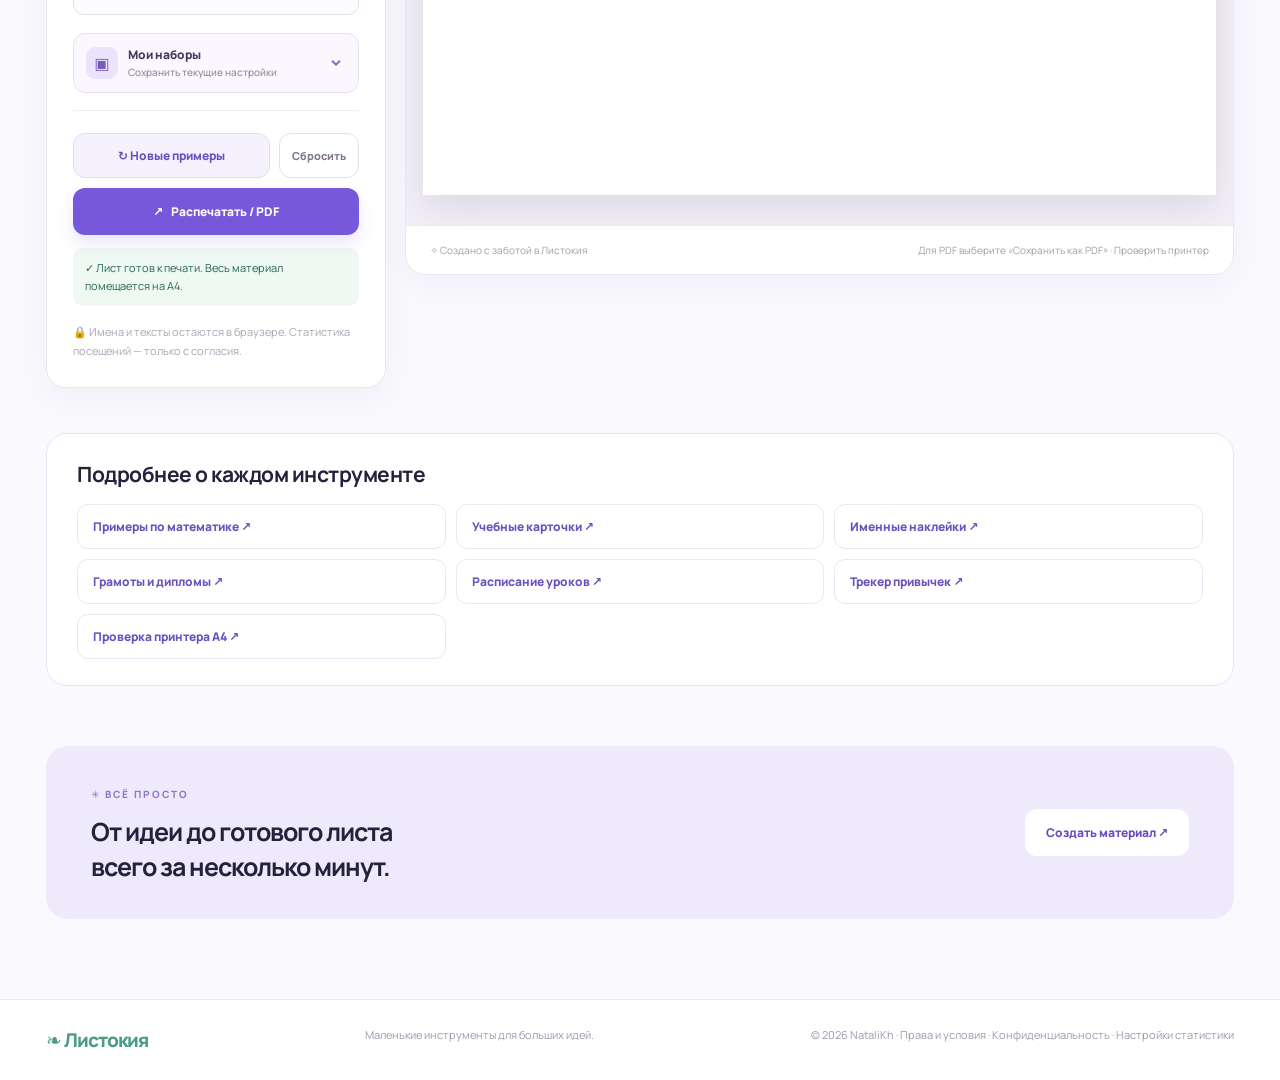
==== commit 9088ceb2: "test: verify physical A4 calibration and duplex alignment, expose tool" ====
--- a/index.html
+++ b/index.html
@@ -49,8 +49,8 @@
   <p class="saved-footnote">Хранится только в этом браузере · до 12 наборов. Очистка данных сайта удалит их. При повторном открытии математические примеры создаются заново.</p>
  </div>
 </details><div class="actions"><div class="action-secondary"><button id="regenerate" type="button">↻ Обновить лист</button><button id="reset" type="button">Сбросить</button></div><button id="print" type="button"><span>↗</span> Распечатать / PDF</button><p id="print-status" class="print-status" role="status" aria-live="polite" tabindex="-1"></p></div><p class="hint">🔒 Имена и тексты остаются в браузере. Статистика посещений — только с согласия.</p></aside>
-<section class="preview" id="print-preview"><div class="preview-top"><div><span class="panel-step">03 / ГОТОВО К ПЕЧАТИ</span><h2>Ваш результат <span class="preview-badge">А4</span></h2></div><span class="preview-caption">210 × 297 мм · <strong id="page-count" aria-live="polite">1 стр. А4</strong></span></div><div class="scroll"><div id="paper"></div></div><div class="preview-bottom"><span>✧ Создано с заботой в Листокия</span><span>Для PDF выберите «Сохранить как PDF» в окне печати</span></div></section></div></section>
-<section class="guide-links" aria-labelledby="guide-links-title"><h2 id="guide-links-title">Подробнее о каждом инструменте</h2><nav aria-label="Инструкции по генераторам"><a href="./tools/math/">Примеры по математике ↗</a><a href="./tools/cards/">Учебные карточки ↗</a><a href="./tools/labels/">Именные наклейки ↗</a><a href="./tools/diploma/">Грамоты и дипломы ↗</a><a href="./tools/schedule/">Расписание уроков ↗</a><a href="./tools/habits/">Трекер привычек ↗</a></nav></section>
+<section class="preview" id="print-preview"><div class="preview-top"><div><span class="panel-step">03 / ГОТОВО К ПЕЧАТИ</span><h2>Ваш результат <span class="preview-badge">А4</span></h2></div><span class="preview-caption">210 × 297 мм · <strong id="page-count" aria-live="polite">1 стр. А4</strong></span></div><div class="scroll"><div id="paper"></div></div><div class="preview-bottom"><span>✧ Создано с заботой в Листокия</span><span>Для PDF выберите «Сохранить как PDF» · <a href="./tools/print-check/">Проверить принтер</a></span></div></section></div></section>
+<section class="guide-links" aria-labelledby="guide-links-title"><h2 id="guide-links-title">Подробнее о каждом инструменте</h2><nav aria-label="Инструкции по генераторам"><a href="./tools/math/">Примеры по математике ↗</a><a href="./tools/cards/">Учебные карточки ↗</a><a href="./tools/labels/">Именные наклейки ↗</a><a href="./tools/diploma/">Грамоты и дипломы ↗</a><a href="./tools/schedule/">Расписание уроков ↗</a><a href="./tools/habits/">Трекер привычек ↗</a><a href="./tools/print-check/">Проверка принтера А4 ↗</a></nav></section>
 <section class="bottom-banner"><div><span>✳ ВСЁ ПРОСТО</span><h2>От идеи до готового листа<br>всего за несколько минут.</h2></div><a href="#editor">Создать материал ↗</a></section>
 </main><footer><div class="footer-inner"><span class="footer-brand">❧ Листокия</span><span>Маленькие инструменты для больших идей.</span><span>© 2026 NataliKh · <a href="./legal.html">Права и условия</a> · <a href="./privacy.html">Конфиденциальность</a> <a href="#" hidden data-open-analytics-settings>· Настройки статистики</a></span></div></footer>
 <script src="./math.js" defer></script><script src="./render.js" defer></script><script src="./presets.js" defer></script><script src="./saved-kits.js" defer></script><script src="./app.js" defer></script><script src="./catalog.js" defer></script>
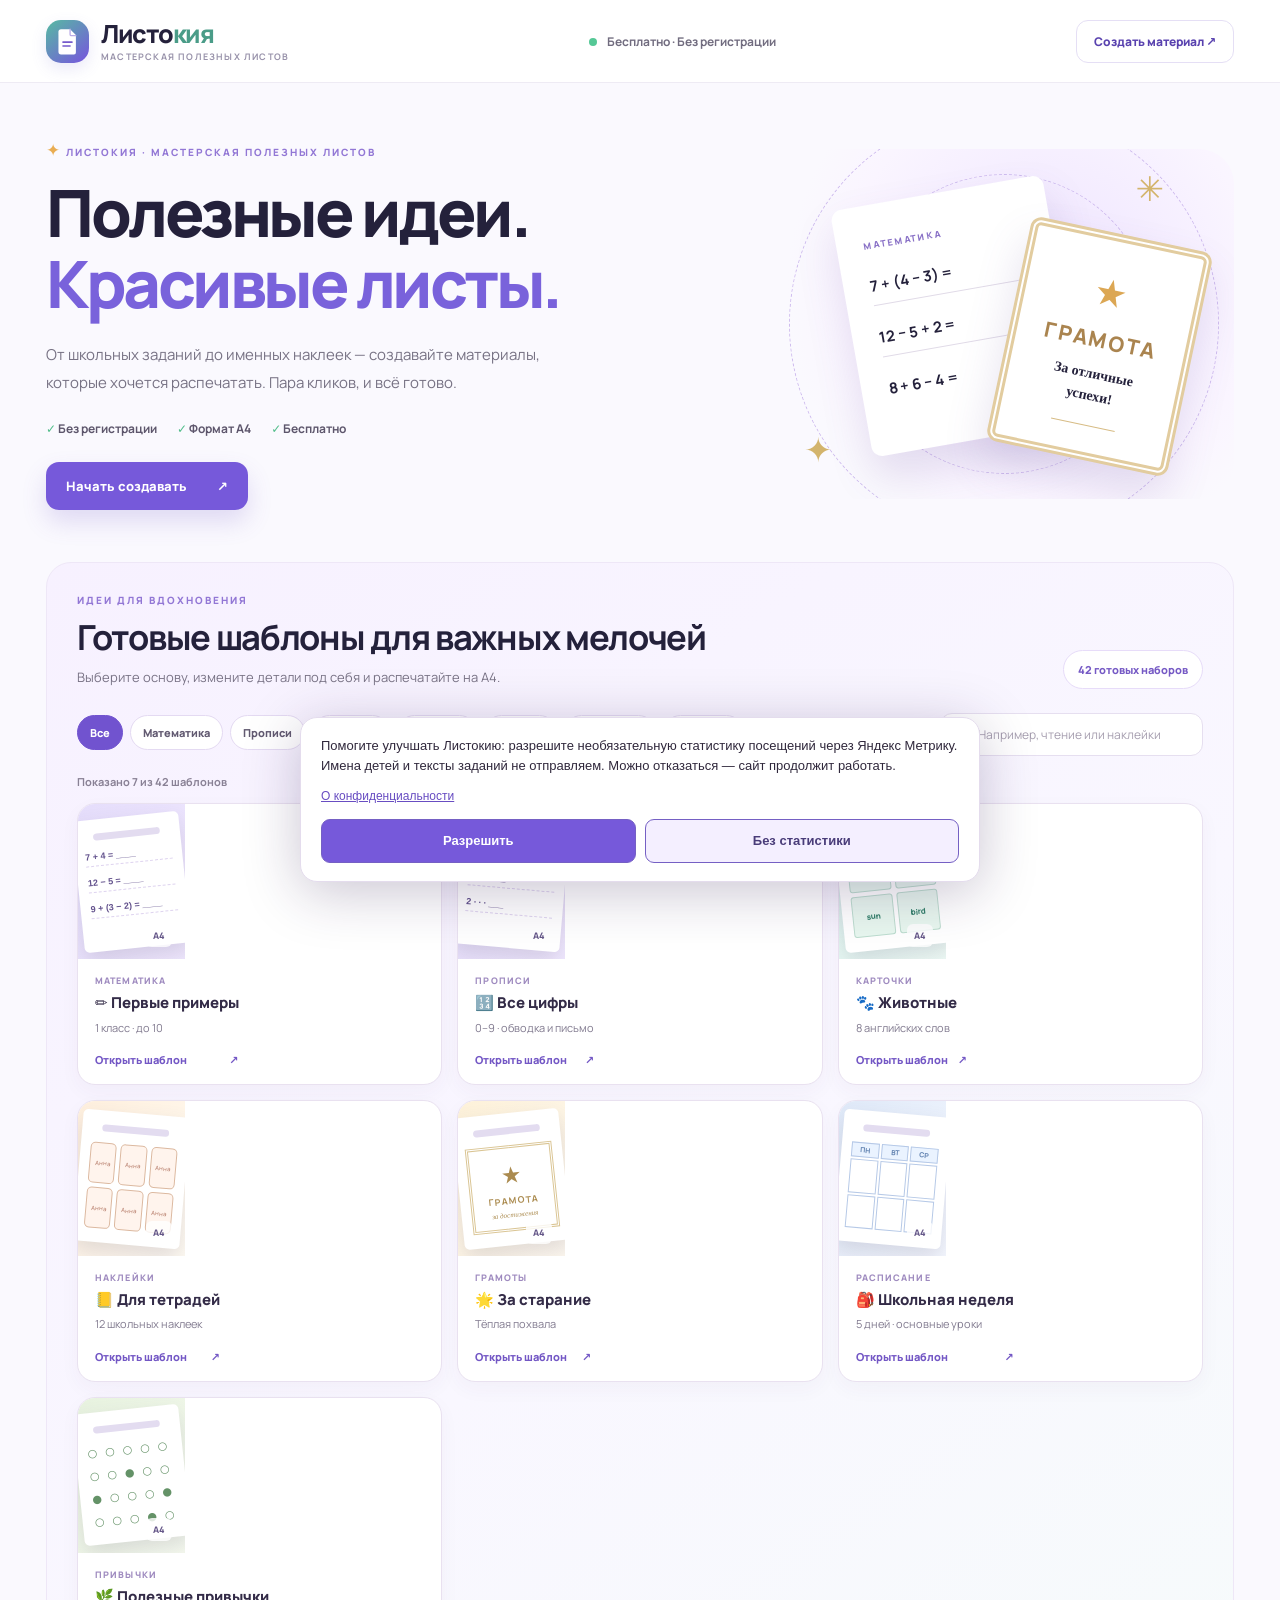
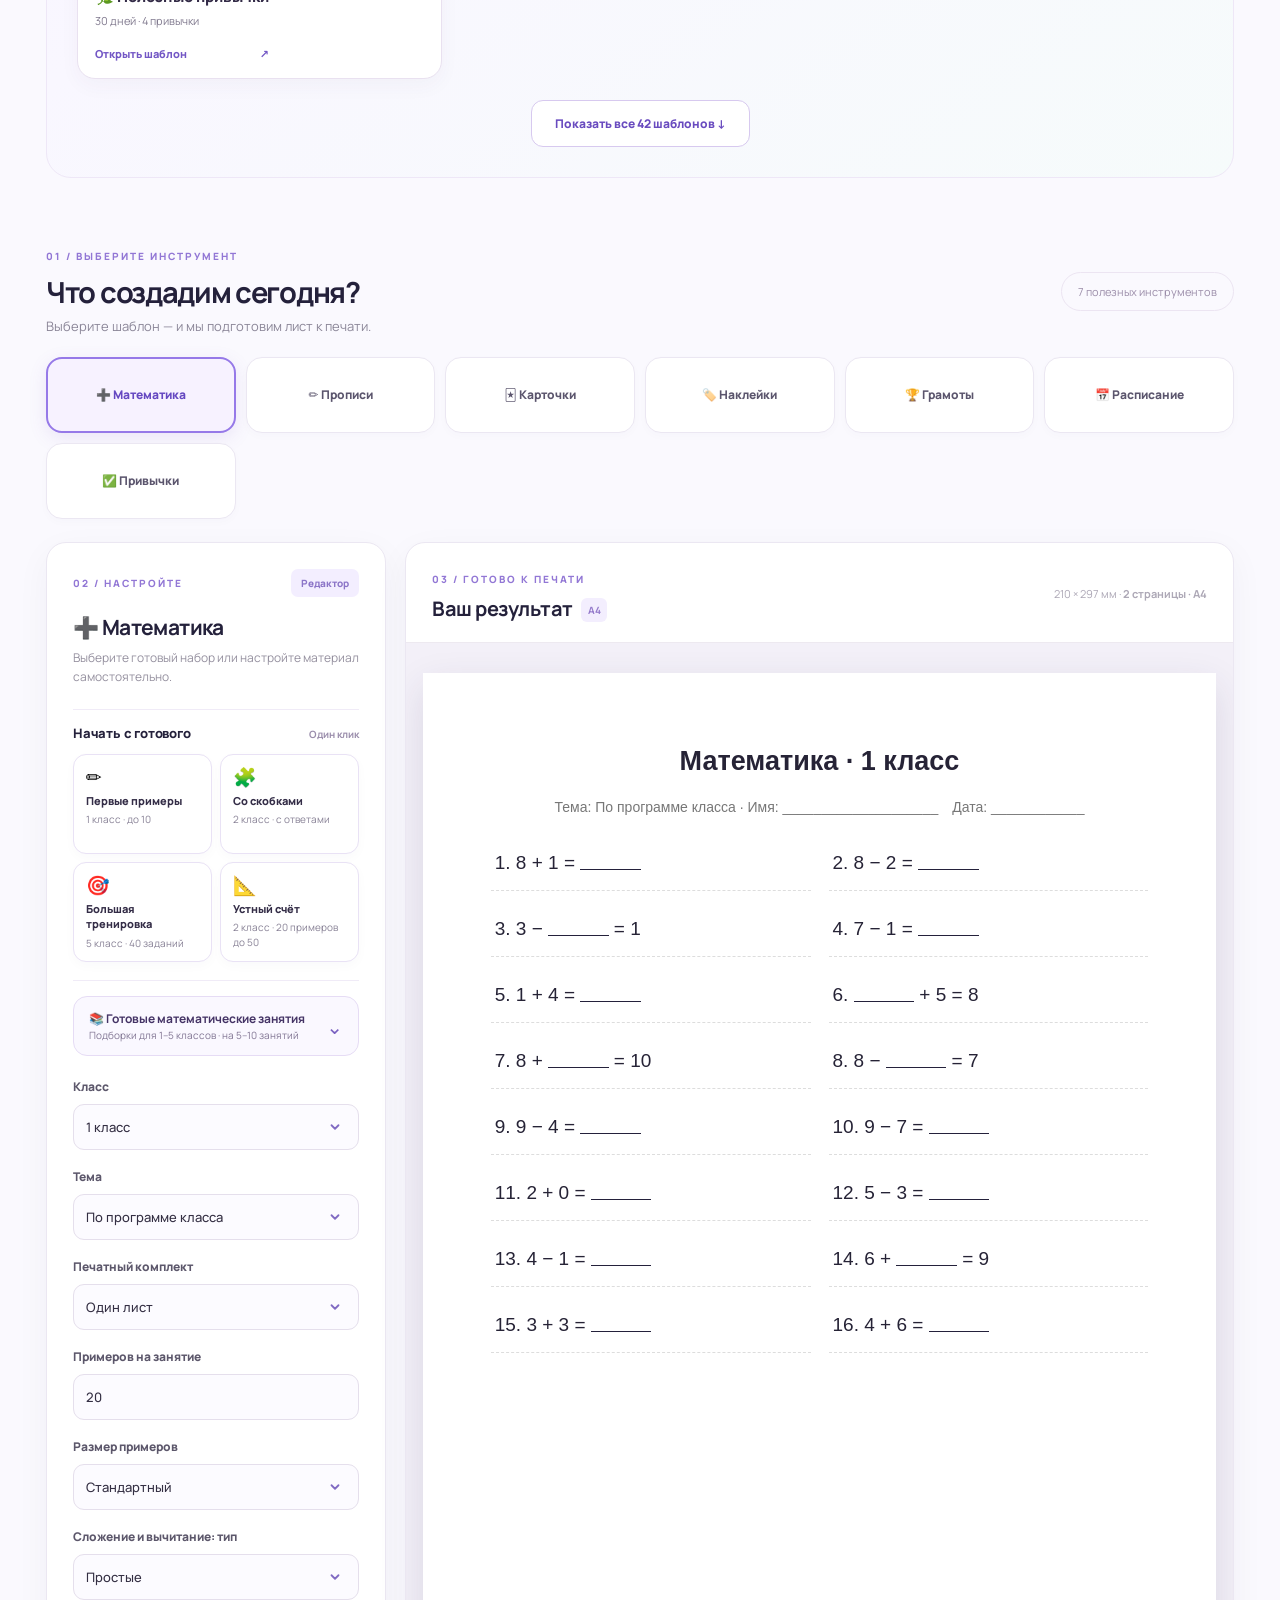
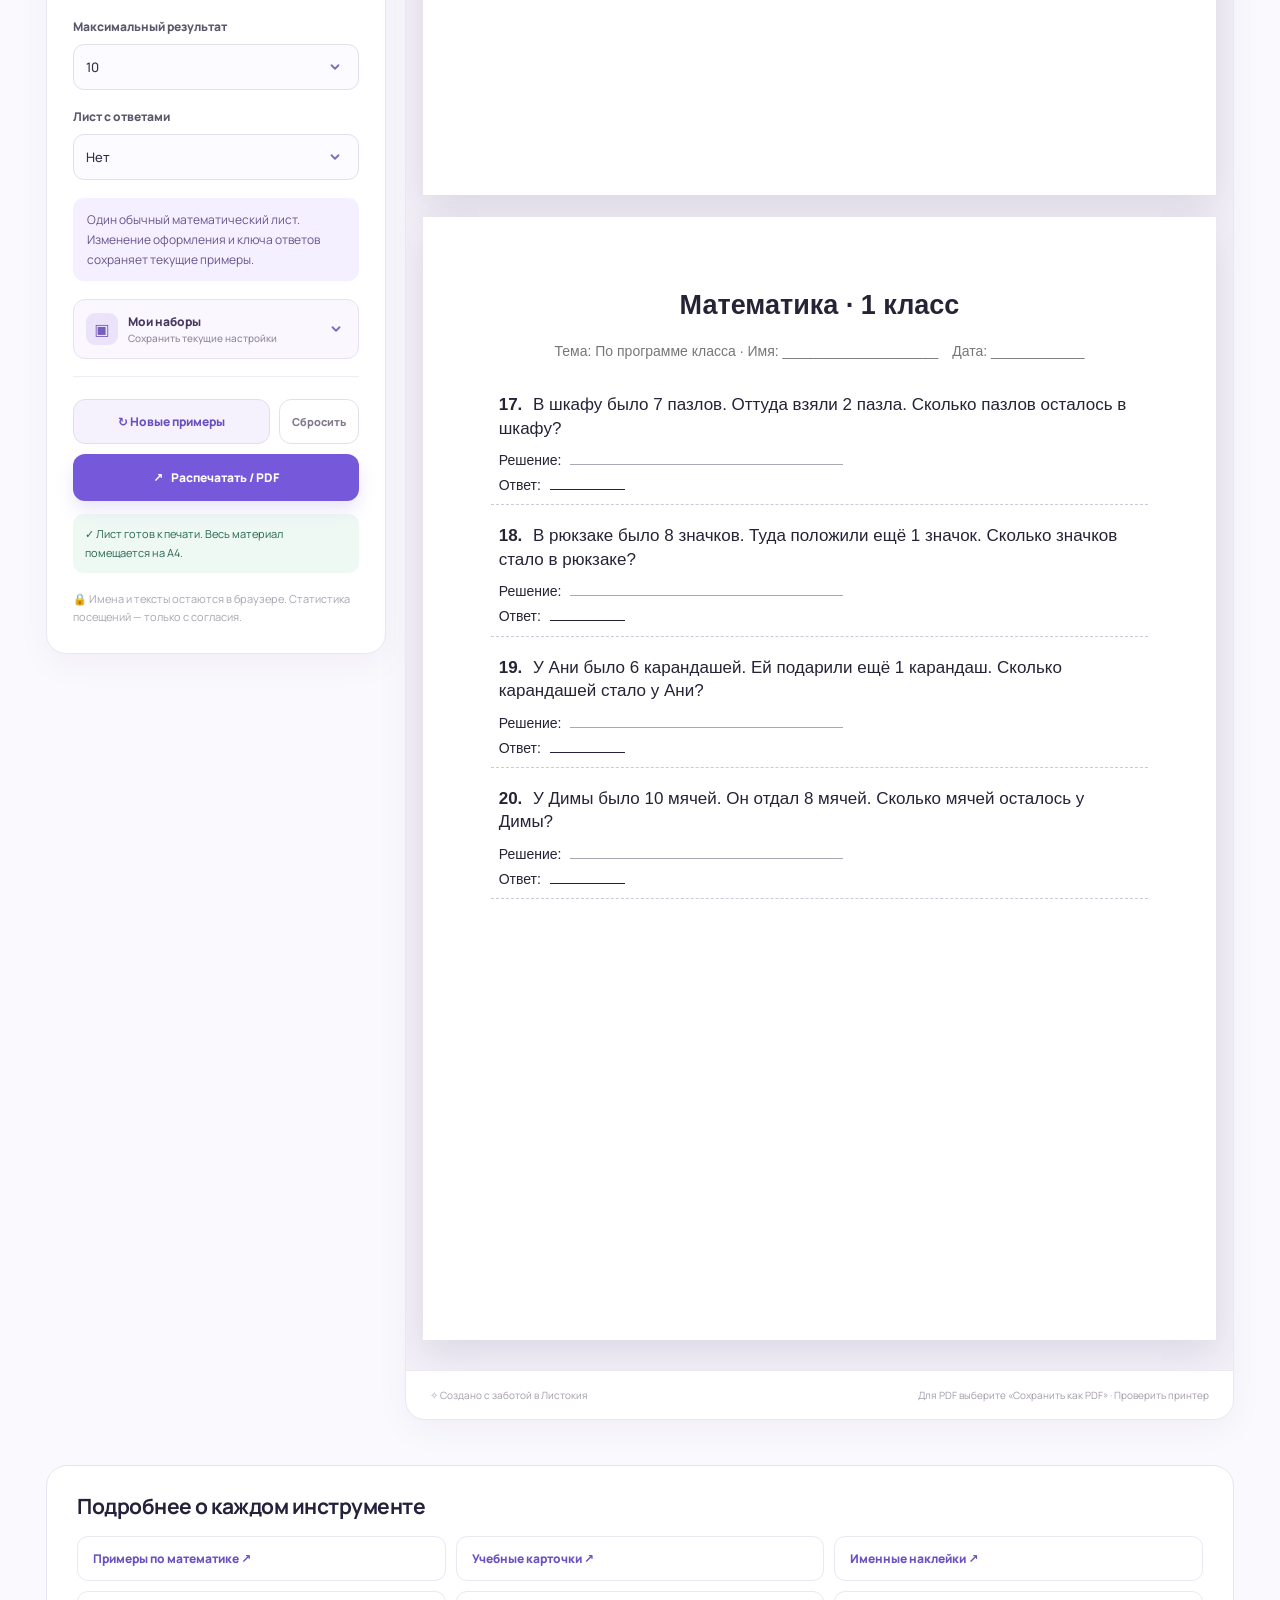
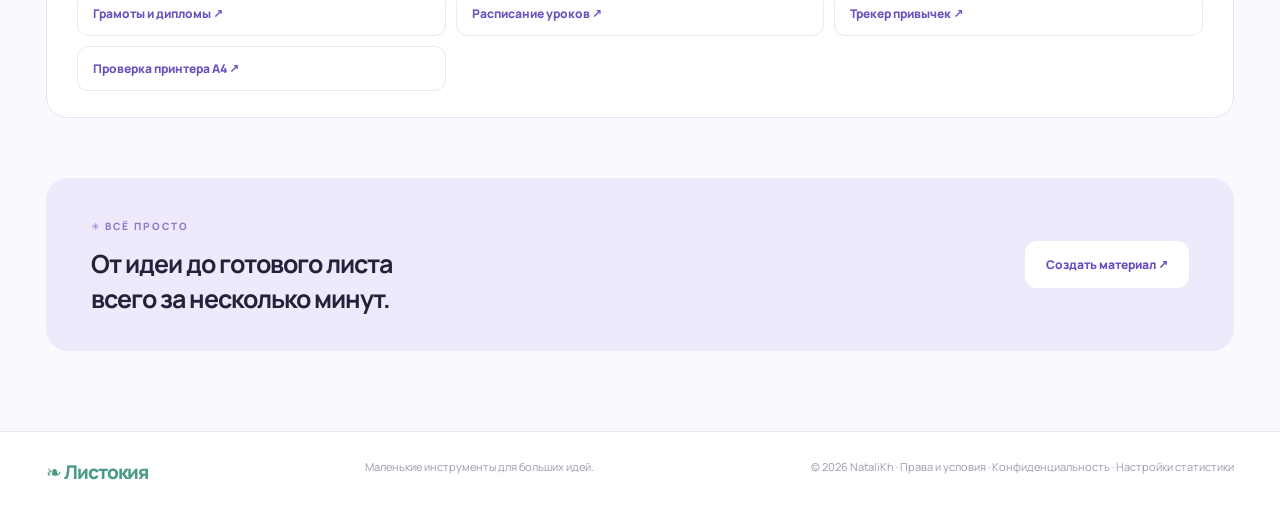
==== commit 413f21a9: "feat(math): add ten grade-filtered printable workbooks" ====
--- a/index.html
+++ b/index.html
@@ -21,7 +21,7 @@
 <main>
 <section class="hero"><div class="hero-copy"><div class="eyebrow"><span class="sparkle">✦</span> ЛИСТОКИЯ · МАСТЕРСКАЯ ПОЛЕЗНЫХ ЛИСТОВ</div><h1>Полезные идеи.<br><span>Красивые листы.</span></h1><p class="lead">От школьных заданий до именных наклеек — создавайте материалы, которые хочется распечатать. Пара кликов, и всё готово.</p><div class="hero-benefits"><span>✓ Без регистрации</span><span>✓ Формат А4</span><span>✓ Бесплатно</span></div><a href="#editor" class="hero-cta">Начать создавать <span>↗</span></a></div><div class="hero-art" aria-hidden="true"><div class="orbit orbit-one"></div><div class="orbit orbit-two"></div><div class="floating-paper paper-one"><span class="mini-kicker">МАТЕМАТИКА</span><strong>7 + (4 − 3) =</strong><div class="mini-rule"></div><strong>12 − 5 + 2 =</strong><div class="mini-rule"></div><strong>8 + 6 − 4 =</strong></div><div class="floating-paper paper-two"><span class="star">★</span><span>ГРАМОТА</span><b>За отличные<br>успехи!</b><span class="tiny-line"></span></div><span class="art-doodle doodle-a">✳</span><span class="art-doodle doodle-b">✦</span></div></section>
 <section class="template-library" id="catalog" aria-labelledby="catalog-title">
-  <div class="catalog-intro"><div><div class="section-kicker">ИДЕИ ДЛЯ ВДОХНОВЕНИЯ</div><h2 id="catalog-title">Готовые шаблоны для важных мелочей</h2><p>Выберите основу, измените детали под себя и распечатайте на А4.</p></div><span class="catalog-total">29 готовых наборов</span></div>
+  <div class="catalog-intro"><div><div class="section-kicker">ИДЕИ ДЛЯ ВДОХНОВЕНИЯ</div><h2 id="catalog-title">Готовые шаблоны для важных мелочей</h2><p>Выберите основу, измените детали под себя и распечатайте на А4.</p></div><span class="catalog-total" id="catalog-total">Готовые наборы А4</span></div>
   <div class="catalog-toolbar"><div class="catalog-filters" id="catalog-filters" role="group" aria-label="Категории шаблонов"></div><label class="catalog-search-label" for="catalog-search"><span class="visually-hidden">Найти шаблон</span><input id="catalog-search" type="search" placeholder="Например, чтение или наклейки" autocomplete="off"></label></div>
   <p id="catalog-count" class="catalog-count" role="status" aria-live="polite"></p>
   <div id="catalog-grid" class="catalog-grid"></div>
@@ -32,7 +32,11 @@
 <nav id="tabs" aria-label="Генераторы"></nav>
 <nav class="mobile-workspace-nav" aria-label="Быстрый переход в редакторе"><button type="button" id="nav-settings" aria-controls="editor-controls">⚙ Настройки</button><button type="button" id="nav-preview" aria-controls="print-preview">◫ Лист А4</button></nav>
 <div class="layout"><aside class="editor-panel" id="editor-controls"><div class="panel-header"><span class="panel-step">02 / НАСТРОЙТЕ</span><span class="pill">Редактор</span></div><h2 id="title" tabindex="-1"></h2><p class="panel-help">Выберите готовый набор или настройте материал самостоятельно.</p><section class="starter-section" aria-labelledby="starter-heading"><div class="starter-heading"><h3 id="starter-heading">Начать с готового</h3><span>Один клик</span></div><div class="starter-grid" id="starter-grid"></div><p class="starter-status" id="starter-status" role="status" aria-live="polite"></p></section>
-<div id="fields"></div>
+<details class="math-library" id="math-library" hidden>
+ <summary><span><strong>📚 Готовые математические занятия</strong><small>Подборки для 1–5 классов · на 5–10 занятий</small></span><span class="math-library-chevron" aria-hidden="true">⌄</span></summary>
+ <div class="math-library-content"><p>Выберите класс и комплект. Задания создаются заново и могут быть изменены.</p><div class="math-library-filters" id="math-library-filters" role="group" aria-label="Класс для готовых занятий"></div><div class="math-library-grid" id="math-library-grid"></div></div>
+ </details>
+ <div id="fields"></div>
 <details class="saved-section" id="saved-section">
  <summary class="saved-toggle">
   <span class="saved-toggle-icon" aria-hidden="true">▣</span>
--- a/style.css
+++ b/style.css
@@ -834,3 +834,43 @@
   print-color-adjust:exact;-webkit-print-color-adjust:exact;
  }
 }
+
+/* Multi-day math packs: help text belongs to the editor, never the A4 sheet. */
+.math-pack-hint{margin:0 0 18px;padding:12px 14px;border-radius:11px;background:#f5f0ff;color:#67558b;font-size:12px;line-height:1.65}
+
+/* Curriculum stories share a short worksheet; larger assignments are paginated. */
+#paper .math-mixed-content{display:flex;flex-direction:column;gap:8mm}
+#paper .math-mixed-page .problems{row-gap:9px}
+#paper .math-mixed-page .problems>div{min-height:39px;padding:5px 4px 7px}
+#paper .math-mixed-page .math-word-problems{gap:8px}
+#paper .math-mixed-page .math-word-question{min-height:108px;padding:5px 7px 7px}
+#paper .math-mixed-page .math-word-text{font-size:16px;line-height:1.3}
+#paper .math-mixed-page.math-page--compact .math-word-question{min-height:91px}
+#paper .math-mixed-page.math-page--compact .math-word-text{font-size:14px}
+
+/* M5.4: optional grade-filtered workbooks with compact one-column cards. */
+.math-library{margin:-7px 0 22px;border:1px solid #e6dcf5;border-radius:14px;background:#faf8ff;overflow:hidden}
+.math-library[hidden]{display:none!important}
+.math-library>summary{display:flex;align-items:center;justify-content:space-between;gap:12px;padding:13px 15px;cursor:pointer;list-style:none}
+.math-library>summary::-webkit-details-marker{display:none}
+.math-library>summary strong{display:block;font-size:12px;color:#443365;line-height:1.5}
+.math-library>summary small{display:block;font-size:10px;color:#817593;line-height:1.4}
+.math-library>summary:focus-visible{outline:3px solid #9075df;outline-offset:-3px}
+.math-library-chevron{font-size:20px;color:#7960c1;transition:transform .2s}
+.math-library[open] .math-library-chevron{transform:rotate(180deg)}
+.math-library-content{border-top:1px solid #e9e1f3;padding:13px}
+.math-library-content>p{font-size:11px;line-height:1.6;color:#76698a;margin:0 0 12px}
+.math-library-filters{display:flex;gap:5px;overflow-x:auto;padding:2px 0 11px;scrollbar-width:thin}
+.math-library-filters button{border:1px solid #e1d7f0;background:white;color:#685481;border-radius:100px;padding:7px 10px;white-space:nowrap;font-size:10px;font-weight:800}
+.math-library-filters button[aria-pressed="true"]{background:#7054c9;border-color:#7054c9;color:white}
+.math-library-grid{display:grid;grid-template-columns:1fr;gap:7px}
+.math-library-card{min-width:0;display:flex;align-items:center;gap:10px;text-align:left;border:1px solid #e8e0f3;border-radius:11px;background:#fff;padding:11px 12px}
+.math-library-card:hover{border-color:#b8a3e5;background:#fdfbff}
+.math-library-card:focus-visible,.math-library-filters button:focus-visible{outline:3px solid #9075df;outline-offset:2px}
+.math-library-card[aria-pressed="true"]{border-color:#8269d5;background:#f4efff}
+.math-library-icon{font-size:19px;flex:none}
+.math-library-copy{display:flex;flex-direction:column;gap:4px;flex:1;min-width:0}
+.math-library-copy strong{font-size:11px;color:#352949;line-height:1.4}
+.math-library-copy small{font-size:10px;color:#847892;line-height:1.4}
+.math-library-arrow{font-size:14px;color:#8264ce}
+@media print{.math-library{display:none!important}}
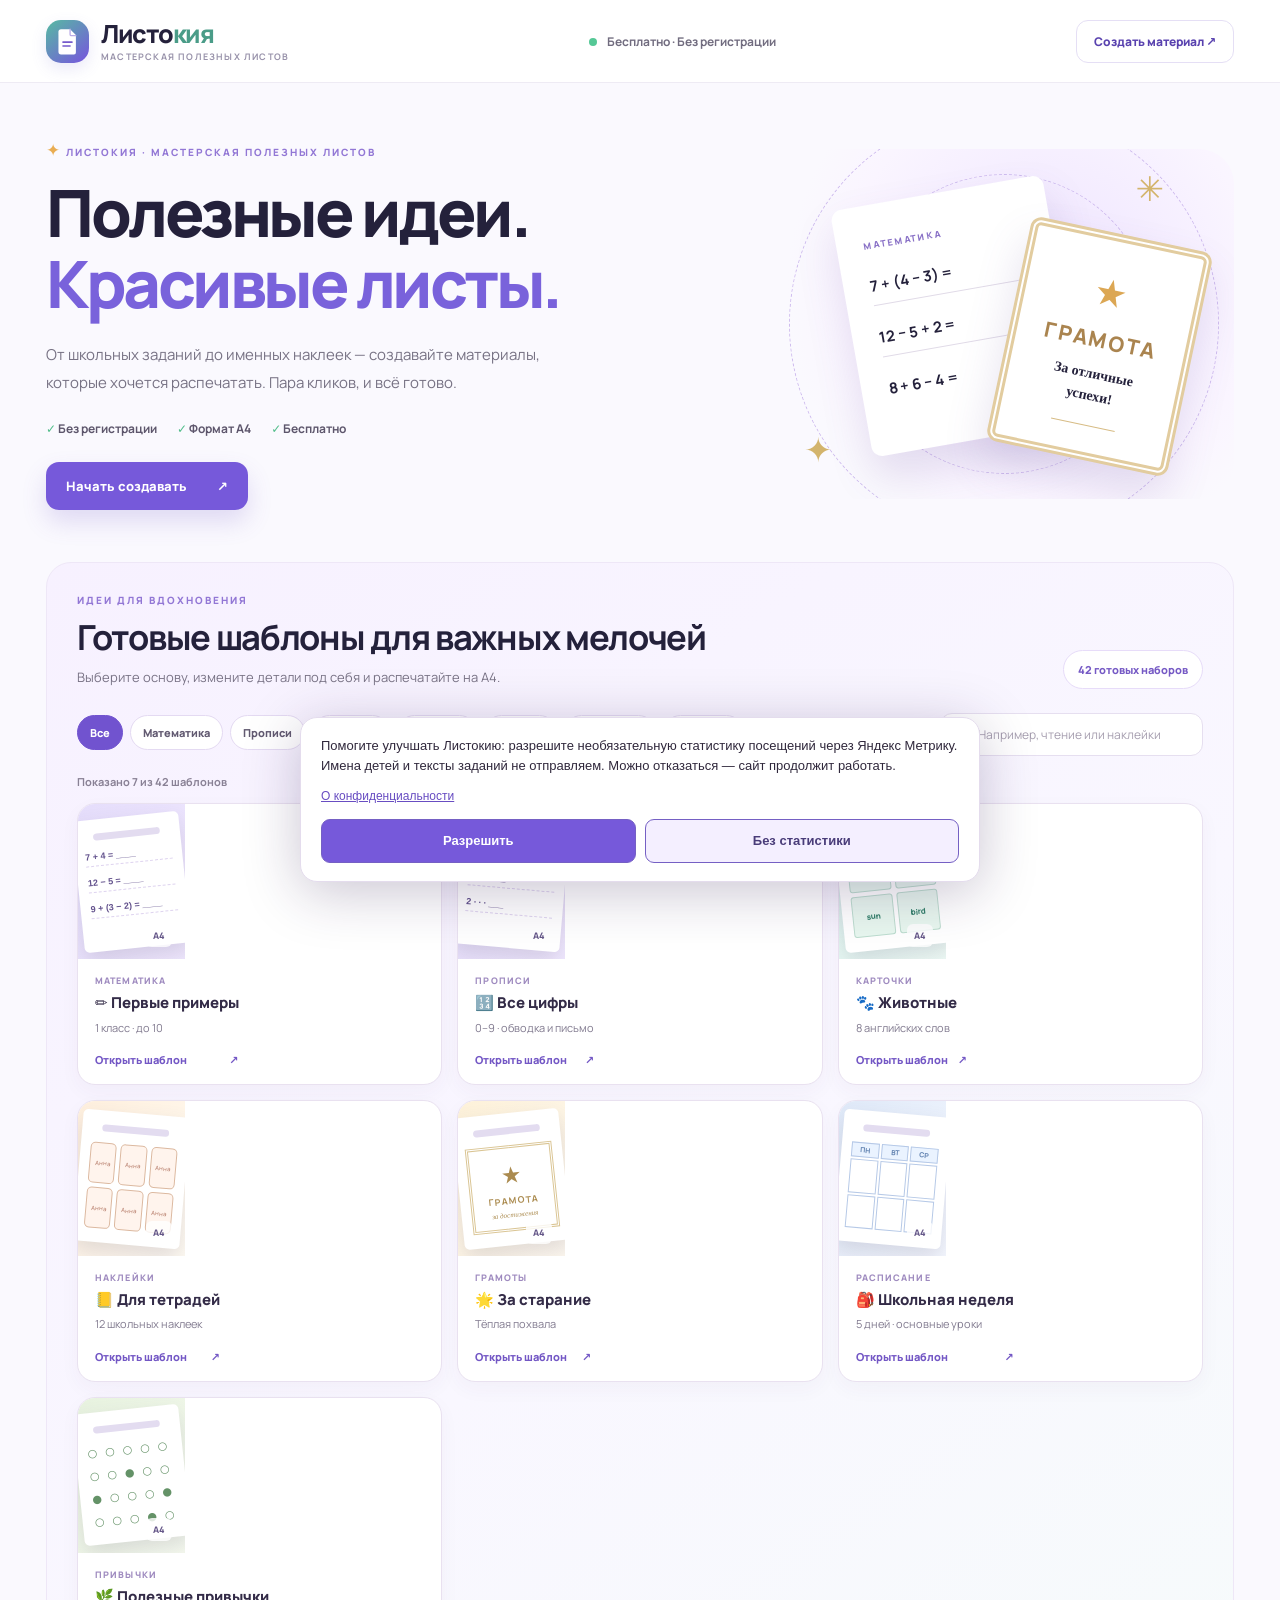
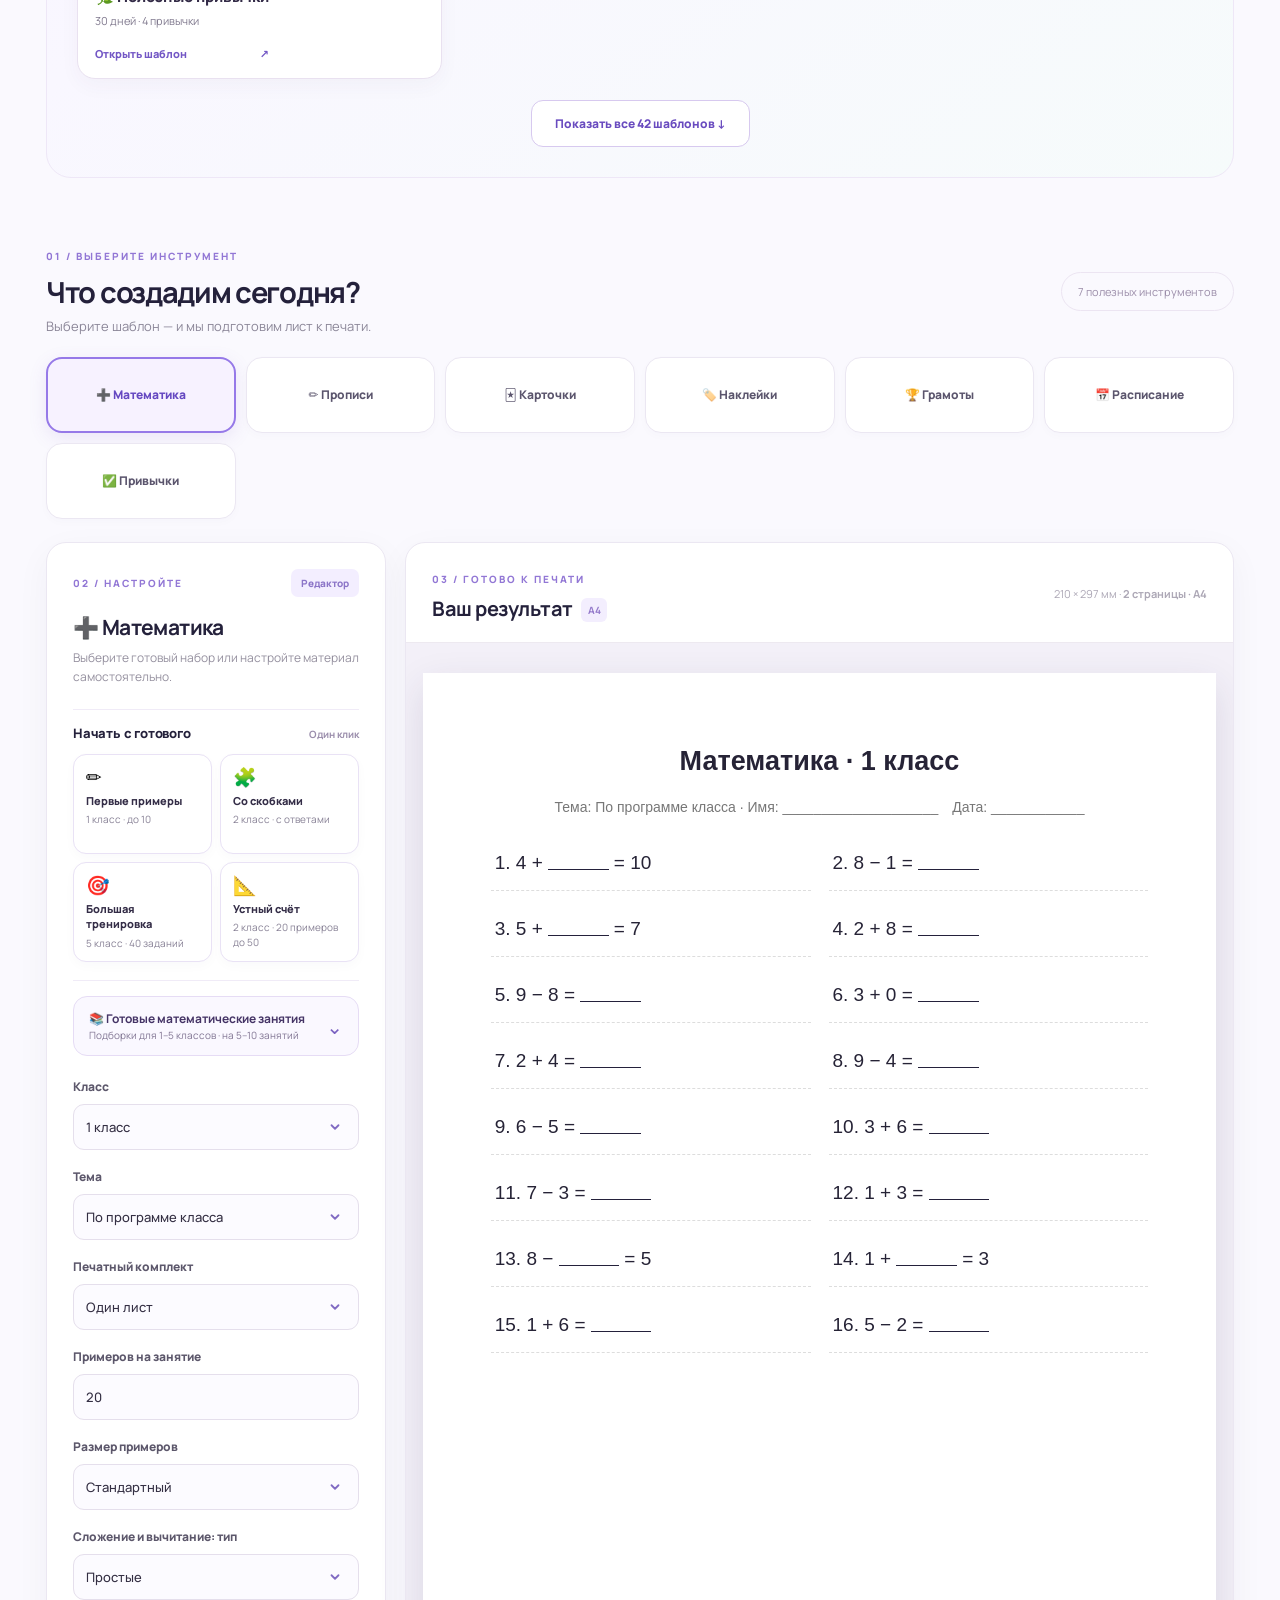
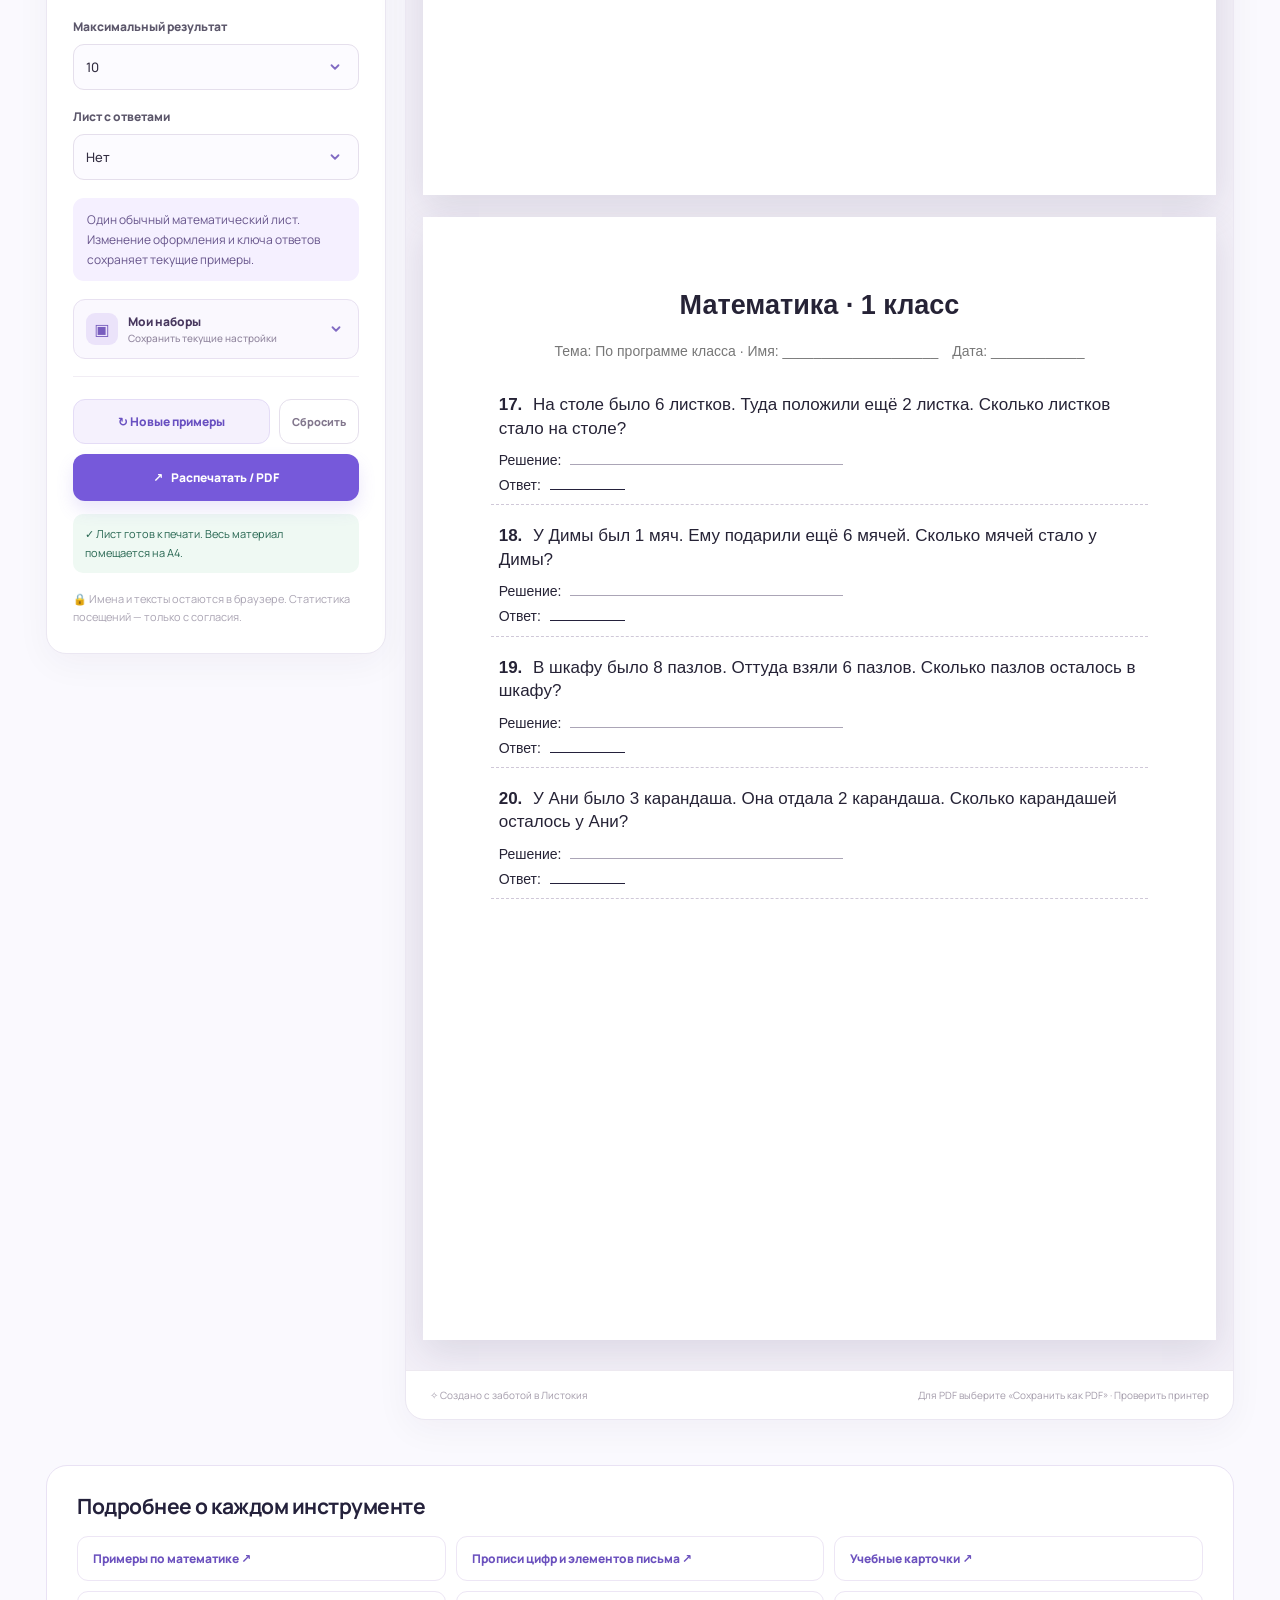
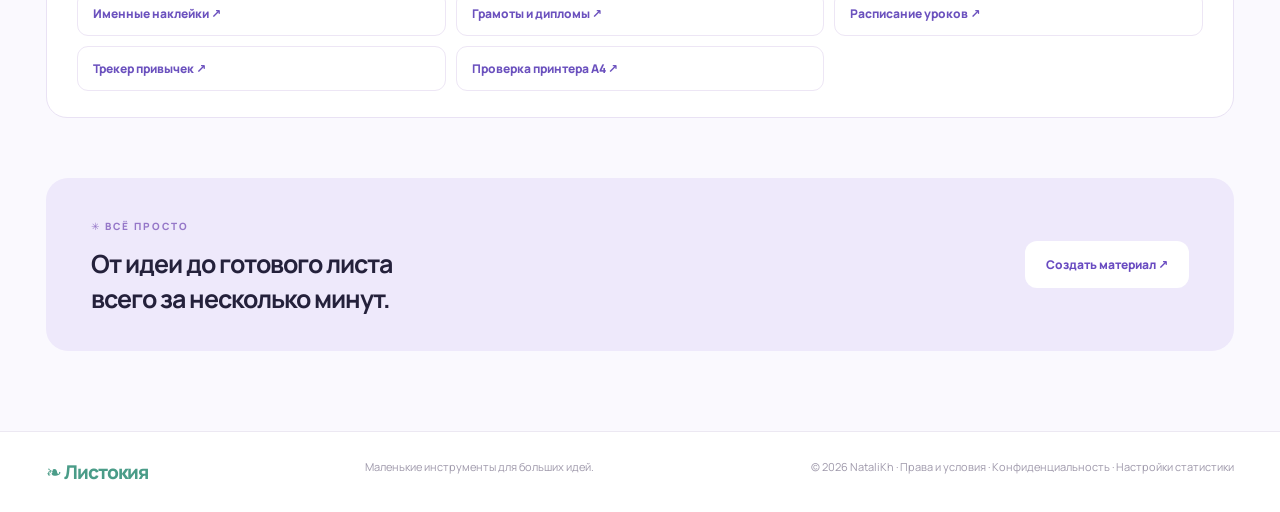
==== commit f334b048: "feat(seo): link digit tracing guide from home" ====
--- a/index.html
+++ b/index.html
@@ -54,7 +54,7 @@
  </div>
 </details><div class="actions"><div class="action-secondary"><button id="regenerate" type="button">↻ Обновить лист</button><button id="reset" type="button">Сбросить</button></div><button id="print" type="button"><span>↗</span> Распечатать / PDF</button><p id="print-status" class="print-status" role="status" aria-live="polite" tabindex="-1"></p></div><p class="hint">🔒 Имена и тексты остаются в браузере. Статистика посещений — только с согласия.</p></aside>
 <section class="preview" id="print-preview"><div class="preview-top"><div><span class="panel-step">03 / ГОТОВО К ПЕЧАТИ</span><h2>Ваш результат <span class="preview-badge">А4</span></h2></div><span class="preview-caption">210 × 297 мм · <strong id="page-count" aria-live="polite">1 стр. А4</strong></span></div><div class="scroll"><div id="paper"></div></div><div class="preview-bottom"><span>✧ Создано с заботой в Листокия</span><span>Для PDF выберите «Сохранить как PDF» · <a href="./tools/print-check/">Проверить принтер</a></span></div></section></div></section>
-<section class="guide-links" aria-labelledby="guide-links-title"><h2 id="guide-links-title">Подробнее о каждом инструменте</h2><nav aria-label="Инструкции по генераторам"><a href="./tools/math/">Примеры по математике ↗</a><a href="./tools/cards/">Учебные карточки ↗</a><a href="./tools/labels/">Именные наклейки ↗</a><a href="./tools/diploma/">Грамоты и дипломы ↗</a><a href="./tools/schedule/">Расписание уроков ↗</a><a href="./tools/habits/">Трекер привычек ↗</a><a href="./tools/print-check/">Проверка принтера А4 ↗</a></nav></section>
+<section class="guide-links" aria-labelledby="guide-links-title"><h2 id="guide-links-title">Подробнее о каждом инструменте</h2><nav aria-label="Инструкции по генераторам"><a href="./tools/math/">Примеры по математике ↗</a><a href="./tools/writing/">Прописи цифр и элементов письма ↗</a><a href="./tools/cards/">Учебные карточки ↗</a><a href="./tools/labels/">Именные наклейки ↗</a><a href="./tools/diploma/">Грамоты и дипломы ↗</a><a href="./tools/schedule/">Расписание уроков ↗</a><a href="./tools/habits/">Трекер привычек ↗</a><a href="./tools/print-check/">Проверка принтера А4 ↗</a></nav></section>
 <section class="bottom-banner"><div><span>✳ ВСЁ ПРОСТО</span><h2>От идеи до готового листа<br>всего за несколько минут.</h2></div><a href="#editor">Создать материал ↗</a></section>
 </main><footer><div class="footer-inner"><span class="footer-brand">❧ Листокия</span><span>Маленькие инструменты для больших идей.</span><span>© 2026 NataliKh · <a href="./legal.html">Права и условия</a> · <a href="./privacy.html">Конфиденциальность</a> <a href="#" hidden data-open-analytics-settings>· Настройки статистики</a></span></div></footer>
 <script src="./math.js" defer></script><script src="./render.js" defer></script><script src="./presets.js" defer></script><script src="./saved-kits.js" defer></script><script src="./app.js" defer></script><script src="./catalog.js" defer></script>
